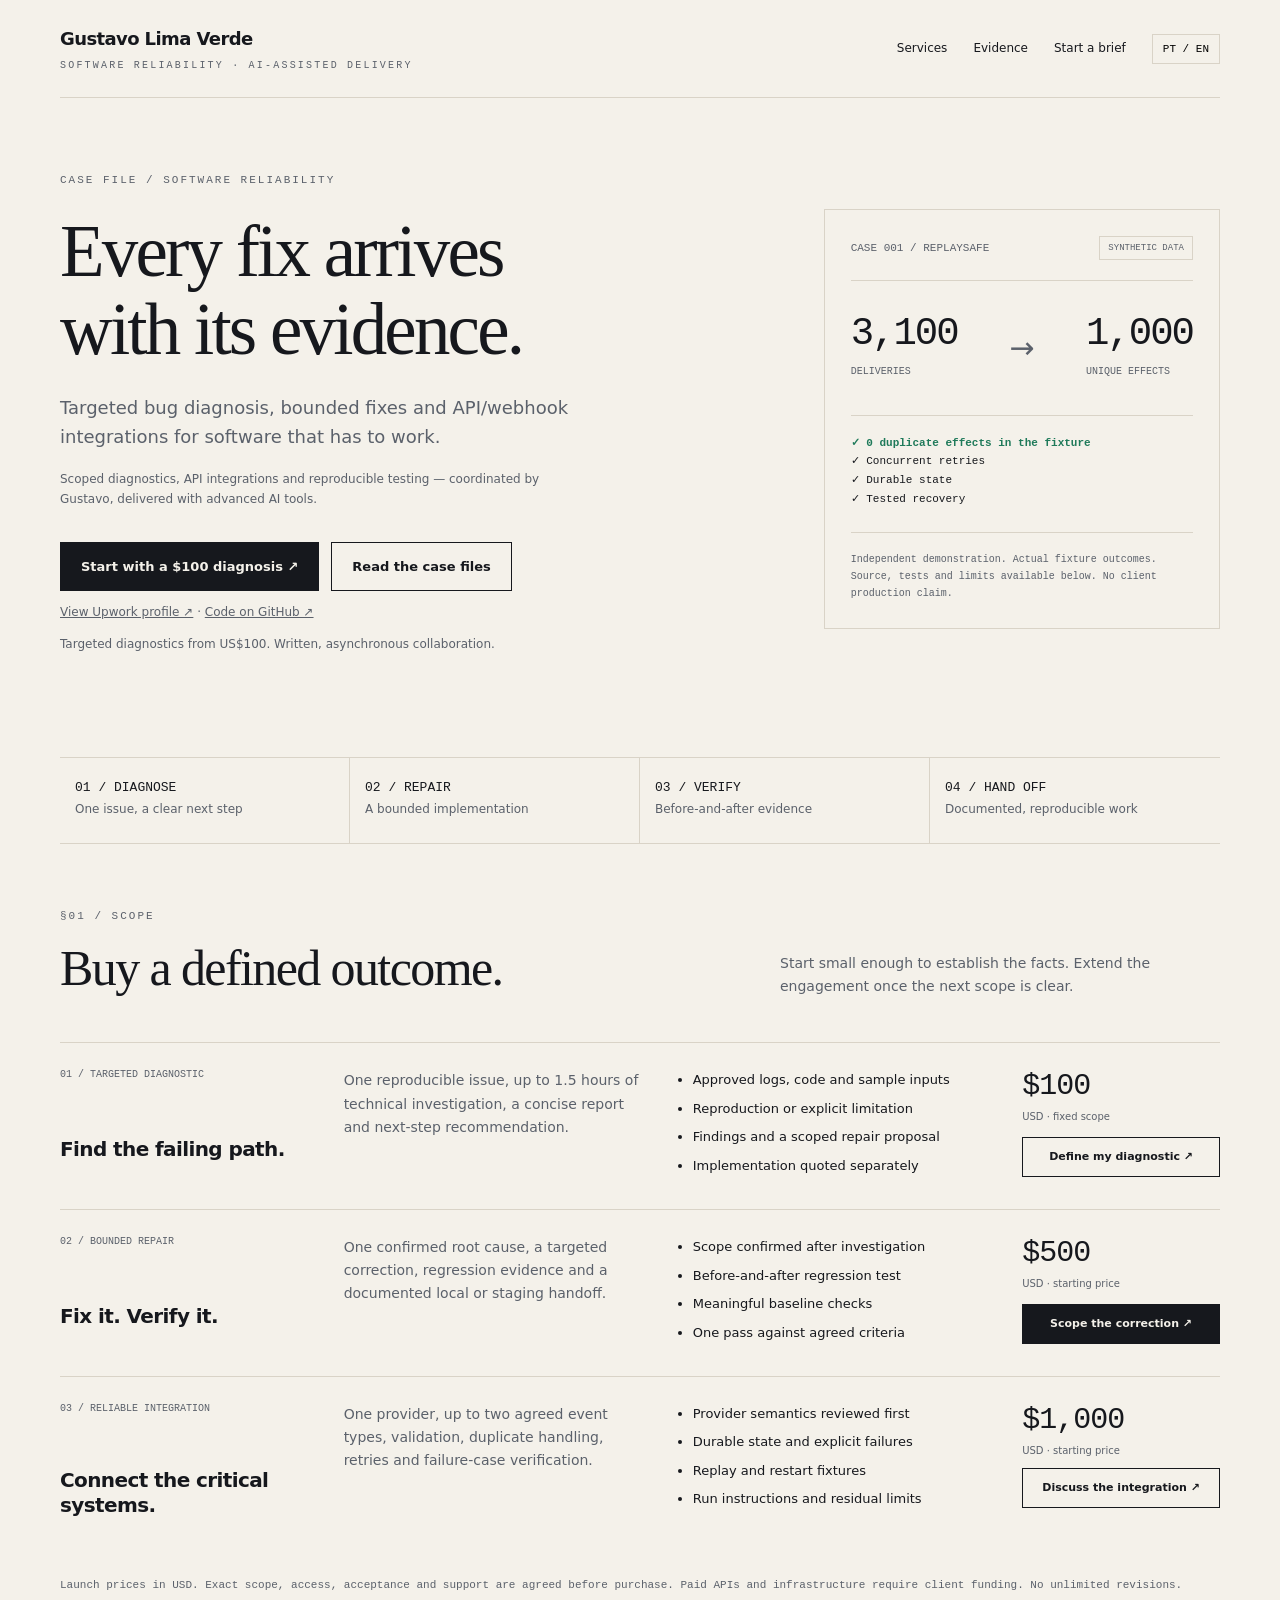
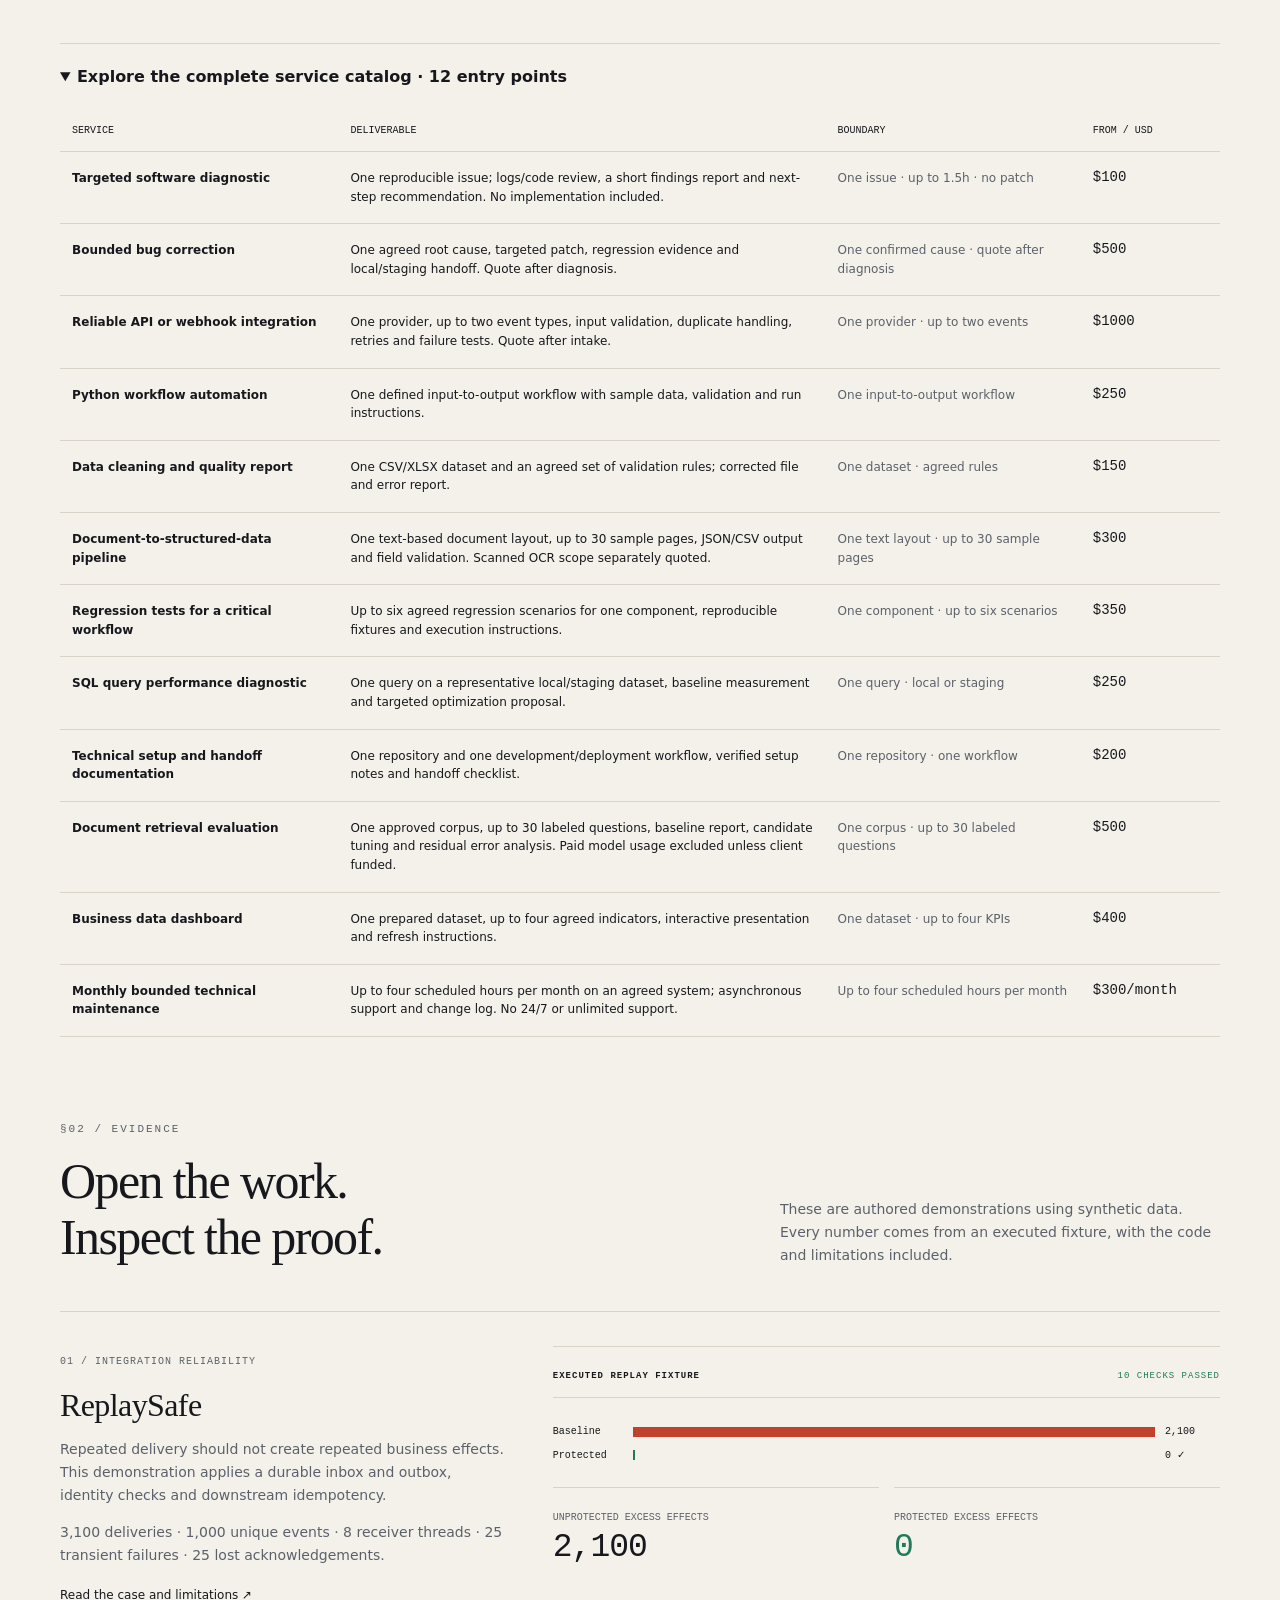
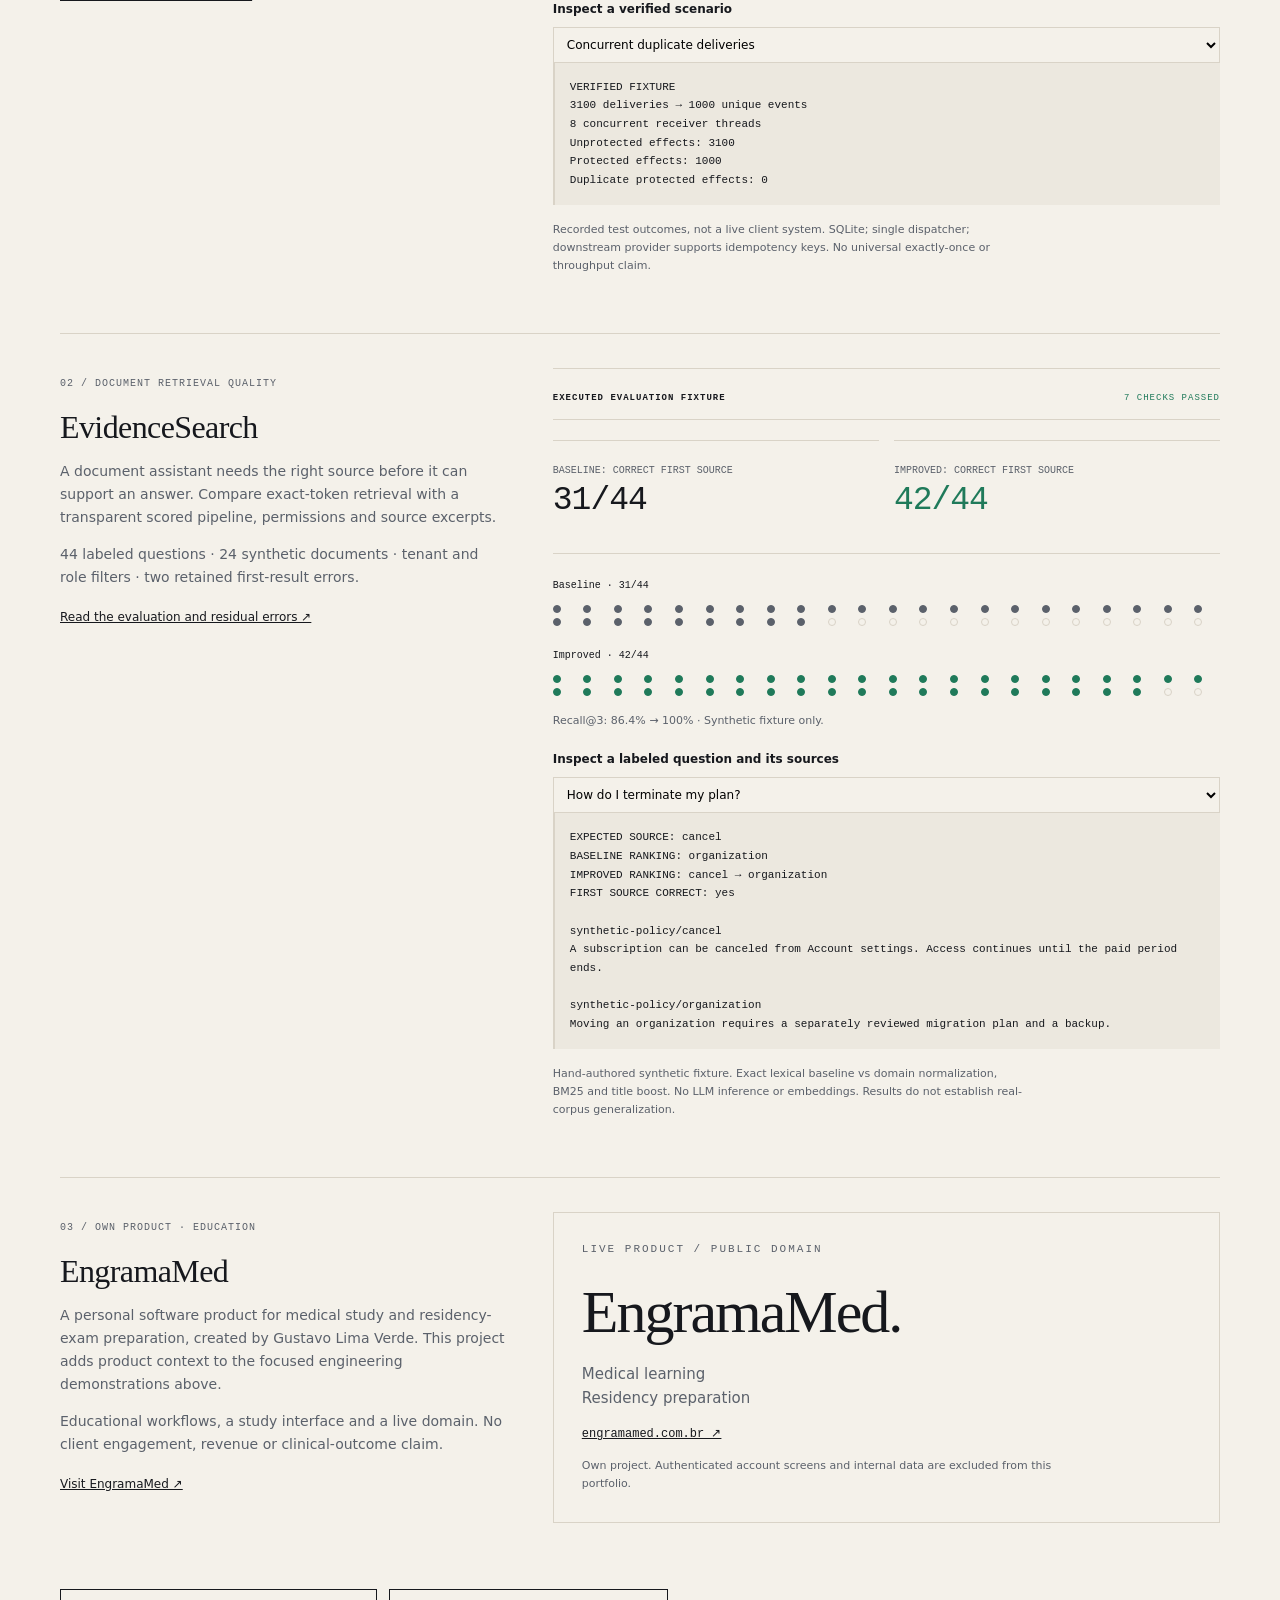
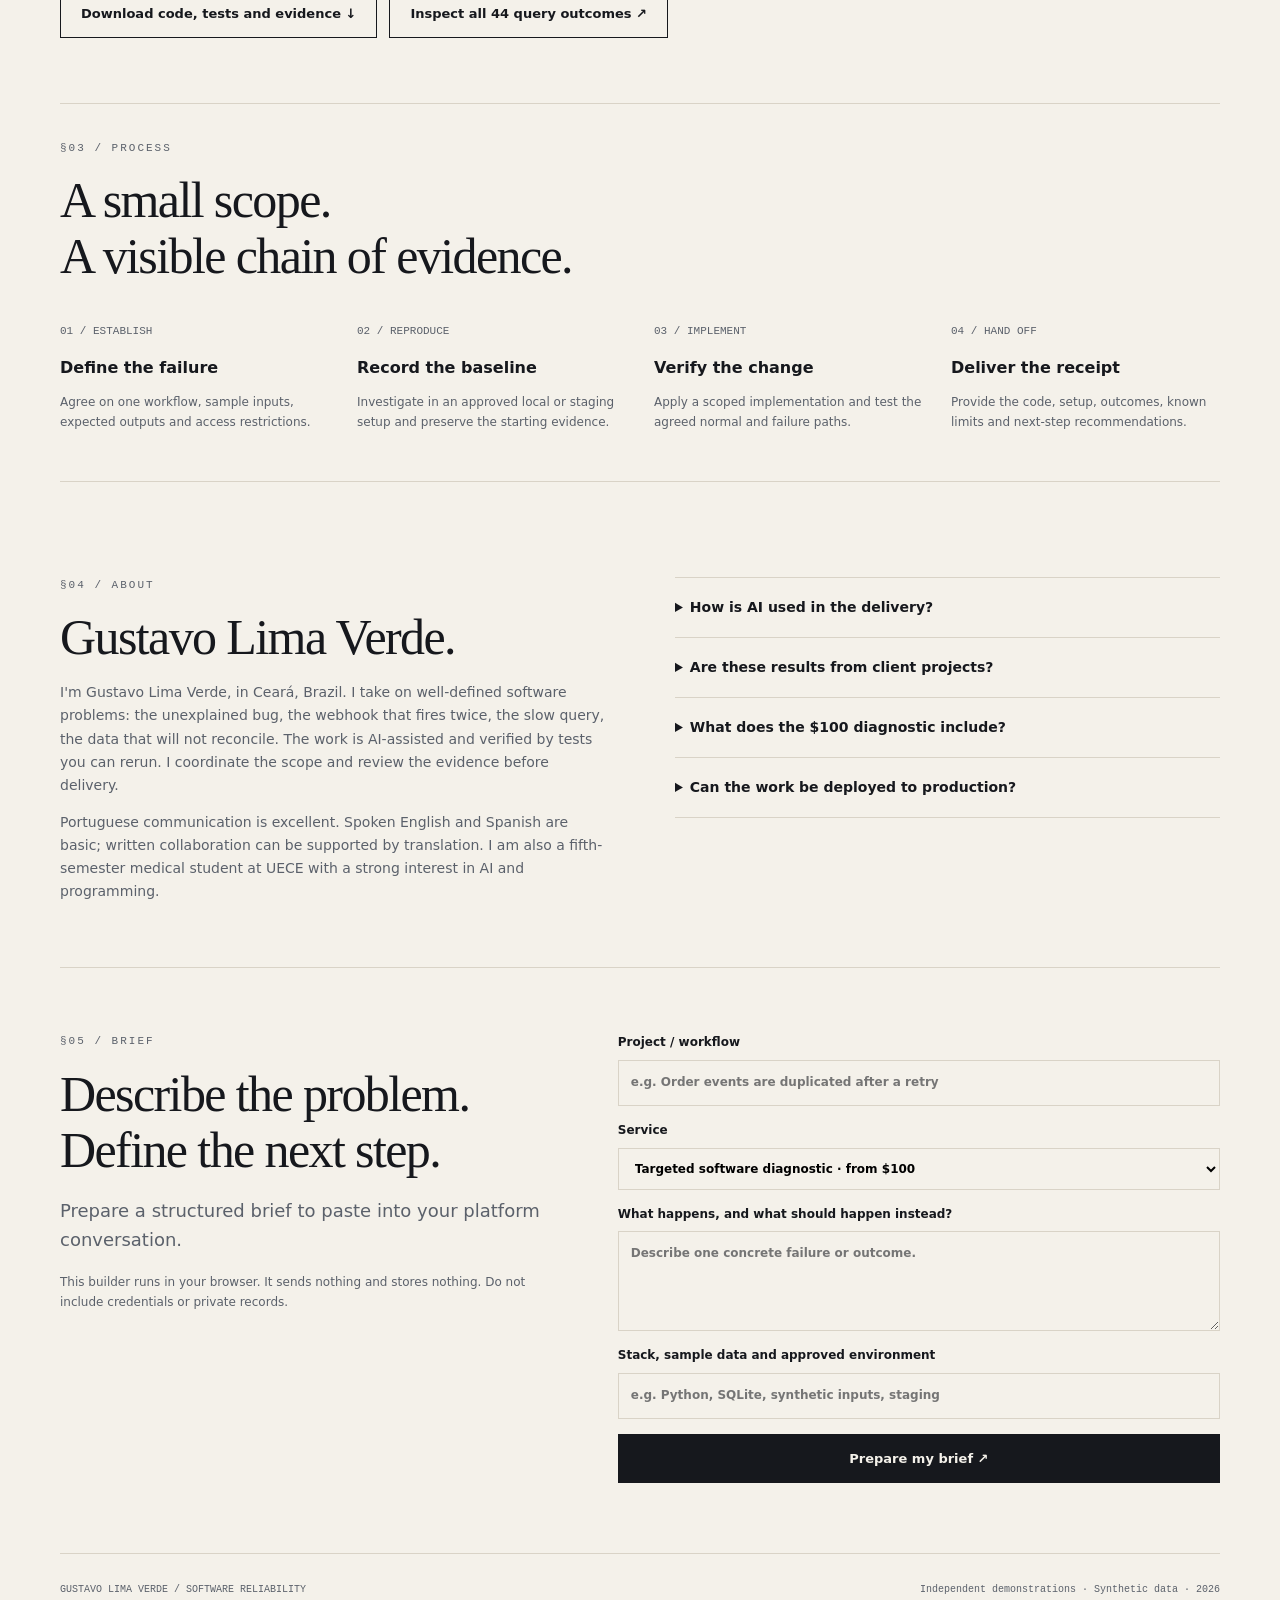
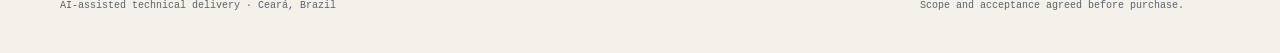
==== portfolio/index.html @ efab5545 "Publish reproducible software reliability portfolio" ====
<!doctype html><html lang="en"><head><meta charset="utf-8"><meta name="viewport" content="width=device-width, initial-scale=1"><meta name="description" content="Scoped software diagnostics, reliable API integrations and reproducible testing. Independent engineering demonstrations by Gustavo Lima Verde."><title>Gustavo Lima Verde — Every fix arrives with its evidence</title><style>
:root{--paper:#f5f2ea;--ink:#1d2922;--muted:#637066;--accent:#c8ed8e;--line:#d8ddd2;--white:#fffdf8;--mono:ui-monospace,SFMono-Regular,Consolas,monospace;--serif:Georgia,'Times New Roman',serif}*{box-sizing:border-box}html{scroll-behavior:smooth}body{margin:0;background:var(--paper);color:var(--ink);font:16px/1.65 system-ui,-apple-system,BlinkMacSystemFont,'Segoe UI',sans-serif}a{color:inherit}button,input,textarea,select{font:inherit}button,a,input,textarea,select{outline-offset:5px}button{cursor:pointer}a:focus-visible,button:focus-visible,input:focus-visible,textarea:focus-visible,select:focus-visible{outline:3px solid #34794c}header,.wrap{max-width:1240px;margin:auto;padding:0 40px}.nav{display:flex;align-items:center;justify-content:space-between;height:98px;border-bottom:1px solid var(--line);gap:28px}.brand{font-size:18px;font-weight:750;text-decoration:none;letter-spacing:-.6px}.brand span{display:block;font:10px/1.4 var(--mono);text-transform:uppercase;letter-spacing:2.2px;color:var(--muted);margin-top:5px}.navlinks{display:flex;align-items:center;gap:26px}.navlinks a{text-decoration:none;font-size:13px}.lang{background:none;border:1px solid var(--line);border-radius:6px;font:12px var(--mono);padding:8px 10px}.hero{display:grid;grid-template-columns:1.12fr 1fr;gap:64px;padding:90px 0 72px}.eyebrow{font:11px/1.5 var(--mono);text-transform:uppercase;letter-spacing:2px;display:flex;align-items:center;gap:10px;color:var(--muted)}.dot{width:8px;height:8px;border-radius:50%;background:#51964f;display:inline-block}h1{font:normal clamp(46px,5.2vw,75px)/1.03 var(--serif);letter-spacing:-3px;margin:24px 0 24px;max-width:650px}h1 em{font-style:normal;color:#46734b}h2{font:normal clamp(34px,4vw,50px)/1.12 var(--serif);letter-spacing:-1.6px;margin:16px 0}h3{line-height:1.25;font-size:22px;letter-spacing:-.6px}.lead{max-width:540px;font-size:18px;color:var(--muted)}.actions{display:flex;gap:12px;flex-wrap:wrap;margin-top:32px}.btn{display:inline-flex;align-items:center;justify-content:center;gap:10px;text-decoration:none;border:1px solid var(--ink);border-radius:6px;background:var(--ink);color:var(--white);padding:13px 20px;font-size:13px;font-weight:600}.btn.light{background:transparent;color:var(--ink)}.small{font-size:12px;color:var(--muted)}.receipt{background:var(--ink);color:#f5f5ed;border-radius:14px;padding:30px;align-self:center;box-shadow:18px 22px 0 #e5e9db;position:relative}.receipt .eyebrow{color:#b6c6b5;letter-spacing:1.2px}.receipt-top{display:flex;justify-content:space-between;align-items:center;padding-bottom:20px;border-bottom:1px solid #415047;font:11px var(--mono)}.badge{font:10px var(--mono);padding:6px 8px;border:1px solid #617459;border-radius:3px;color:var(--accent)}.pipe{display:flex;align-items:center;justify-content:space-between;gap:10px;margin:32px 0}.pipe strong{display:block;font:42px/1.1 var(--mono);letter-spacing:-3px}.pipe small{font:10px var(--mono);color:#bdc7be}.arrow{color:var(--accent);font-size:30px}.receipt-result{background:#293d2d;border-left:3px solid var(--accent);padding:15px 18px;margin-top:22px;font:12px/1.7 var(--mono)}.receipt-result b{color:var(--accent)}.receipt-foot{font:10px/1.7 var(--mono);color:#acbdae;border-top:1px solid #415047;padding-top:18px;margin-top:24px}.strip{display:grid;grid-template-columns:repeat(4,1fr);border-top:1px solid var(--line);border-bottom:1px solid var(--line);margin:18px 0 76px}.strip div{padding:22px 15px;border-right:1px solid var(--line)}.strip div:last-child{border:0}.strip b{font:13px var(--mono);display:block}.strip span{font-size:12px;color:var(--muted)}section{scroll-margin-top:25px}.sectionhead{display:flex;align-items:end;justify-content:space-between;gap:25px;margin-bottom:30px}.sectionhead p{max-width:440px;color:var(--muted);font-size:14px}.offers{display:grid;grid-template-columns:repeat(3,1fr);gap:18px}.offer{border:1px solid var(--line);background:var(--white);border-radius:10px;padding:28px;display:flex;flex-direction:column}.offer.featured{border:2px solid #56784f;padding:27px}.offer .num{font:11px var(--mono);color:var(--muted)}.price{font:40px/1.2 var(--serif);letter-spacing:-1.5px;margin:12px 0}.price small{font:12px system-ui;letter-spacing:0;color:var(--muted)}.offer p{font-size:14px;color:var(--muted)}.offer ul{padding-left:18px;font-size:13px;margin:12px 0 25px}.offer li{margin:10px 0}.offer .btn{margin-top:auto}.fineprint{font:11px/1.7 var(--mono);color:var(--muted);margin:20px 0 48px}.catalog{border-top:1px solid var(--line)}.catalog summary{padding:20px 0;font-weight:650;cursor:pointer}.catalog-grid{display:grid;grid-template-columns:1fr 1fr;gap:0 26px;padding-bottom:20px}.catalog-item{display:flex;align-items:start;justify-content:space-between;gap:20px;border-top:1px solid var(--line);padding:17px 0}.catalog-item h4{margin:0;font-size:14px}.catalog-item p{font-size:12px;color:var(--muted);margin:7px 0}.catalog-item b{font:17px var(--mono);white-space:nowrap}.work{margin-top:84px}.case{border-top:1px solid var(--line);padding:34px 0;display:grid;grid-template-columns:.8fr 1.2fr;gap:48px}.case-label{font:10px var(--mono);text-transform:uppercase;letter-spacing:1px;color:var(--muted)}.case p{font-size:14px;color:var(--muted)}.case a{font-size:12px}.lab{background:var(--white);border:1px solid var(--line);border-radius:10px;padding:26px}.lab-top{display:flex;justify-content:space-between;align-items:center;font:10px var(--mono);text-transform:uppercase;letter-spacing:1px;border-bottom:1px solid var(--line);padding-bottom:16px}.lab-top span{color:#447246}.lab label{display:block;font-size:12px;font-weight:650;margin:20px 0 7px}.lab select{width:100%;padding:9px;border:1px solid var(--line);border-radius:4px;background:var(--paper);font-size:12px}.metrics{display:grid;grid-template-columns:1fr 1fr;gap:15px;margin:20px 0}.metric{background:var(--paper);padding:18px;border-radius:5px}.metric small{font:10px var(--mono);text-transform:uppercase;color:var(--muted)}.metric b{font:35px var(--serif);display:block;line-height:1.3}.metric.good{background:#e6efd9}.output{font:11px/1.7 var(--mono);background:var(--ink);color:#d9ead3;border-radius:5px;padding:15px;white-space:pre-wrap;overflow-wrap:anywhere;min-height:112px}.limit{font-size:11px!important;color:var(--muted);margin:16px 0 0}.process{background:var(--ink);color:var(--white);border-radius:12px;padding:42px;margin:65px 0}.process h2{max-width:650px}.steps{display:grid;grid-template-columns:repeat(4,1fr);gap:28px;margin-top:32px}.step b{font:11px var(--mono);color:var(--accent)}.step h4{margin:12px 0;font-size:16px}.step p{font-size:12px;color:#b6c5b7}.about{display:grid;grid-template-columns:1fr 1fr;gap:70px;padding:30px 0 50px}.about p{color:var(--muted);font-size:14px}.faq{border-top:1px solid var(--line)}.faq details{border-bottom:1px solid var(--line);padding:18px 0}.faq summary{cursor:pointer;font-size:14px;font-weight:600}.faq p{font-size:13px;margin-bottom:0}.brief{border-top:1px solid var(--line);padding:65px 0 70px;display:grid;grid-template-columns:.9fr 1.1fr;gap:65px}.brief form{display:grid;gap:15px}.brief label{font-size:12px;font-weight:600}.brief input,.brief textarea,.brief select{display:block;width:100%;border:1px solid var(--line);background:var(--white);padding:12px;border-radius:5px;margin-top:7px}.brief textarea{height:100px;resize:vertical}.brief .small{margin:0}#briefOutput{font:12px/1.6 var(--mono);white-space:pre-wrap;background:var(--white);border:1px solid var(--line);padding:18px;border-radius:6px;margin-top:18px}footer{border-top:1px solid var(--line);padding:28px 0 36px;display:flex;justify-content:space-between;gap:20px;font:10px/1.6 var(--mono);color:var(--muted)}.skip{position:absolute;top:-100px}.skip:focus{top:8px;left:8px;background:var(--white);padding:12px;z-index:10}.hidden{display:none!important}@media(max-width:900px){.hero{gap:35px;padding-top:55px}.offers{grid-template-columns:1fr}.offer{display:grid;grid-template-columns:1fr 1fr;gap:0 25px}.offer .num,.offer h3,.offer .price{grid-column:1}.offer ul,.offer .btn{grid-column:2}.offer ul{grid-row:2/5}.receipt{padding:22px}.pipe strong{font-size:34px}.case{gap:25px}.steps{grid-template-columns:1fr 1fr}.about,.brief{gap:35px}}@media(max-width:640px){header,.wrap{padding:0 22px}.nav{height:80px;gap:15px}.brand{font-size:15px}.brand span{font-size:8px;letter-spacing:1px}.navlinks{gap:12px}.navlinks a{display:none}.hero{display:block;padding:48px 0 35px}h1{font-size:53px;letter-spacing:-2.5px}.lead{font-size:16px}.receipt{margin-top:45px;box-shadow:9px 12px 0 #e5e9db}.strip{grid-template-columns:1fr 1fr;margin:40px 0 55px}.strip div:nth-child(2){border-right:0}.strip div:nth-child(-n+2){border-bottom:1px solid var(--line)}.sectionhead{display:block}.offers{gap:13px}.offer{display:flex;padding:24px}.catalog-grid{grid-template-columns:1fr}.case,.about,.brief{grid-template-columns:1fr;gap:20px}.work{margin-top:65px}.process{padding:27px;margin:38px 0}.steps{gap:20px}.lab{padding:20px}.metrics{gap:10px}.metric{padding:13px}.metric b{font-size:30px}footer{display:block}footer span{display:block;margin:8px 0}}@media(prefers-reduced-motion:reduce){html{scroll-behavior:auto}*{transition:none!important}}@media print{.navlinks,.actions,.btn,.brief{display:none!important}header,.wrap{padding:0;max-width:none}.hero{padding:30px 0;gap:35px}.receipt{box-shadow:none}.strip{margin-bottom:30px}.case,.offer,.lab{break-inside:avoid}.work{margin-top:30px}.process{margin:30px 0}.catalog[open] summary{display:none}body{background:white;font-size:12px}.hero h1{font-size:52px}.about{gap:30px}}

/* Creative direction by Claude Opus 5.5 Extra: Case File. */
:root{--paper:#F4F1EA;--ink:#16181D;--muted:#5B616B;--line:#D9D3C7;--accent:#1F7A5A;--white:#F4F1EA;--serif:'Iowan Old Style',Charter,'Palatino Linotype',Georgia,serif;--mono:ui-monospace,'Cascadia Mono',Consolas,monospace}
body{font-size:16px}p{max-width:68ch}.hero{grid-template-columns:1.4fr .8fr;gap:70px;padding-top:74px}.hero h1{font-size:clamp(48px,5.7vw,76px);line-height:1.07;letter-spacing:-2.8px}.hero .lead{max-width:45ch}.btn,.lang{border-radius:0}.btn{color:var(--paper)}.btn.light{color:var(--ink)}.receipt{background:transparent;color:var(--ink);border:1px solid var(--line);border-radius:0;box-shadow:none;padding:26px;align-self:center}.receipt-top,.receipt-foot{border-color:var(--line);color:var(--muted)}.badge{border-color:var(--line);color:var(--muted);border-radius:0;font-size:9px}.pipe strong{font-size:39px;letter-spacing:-2px}.pipe small{color:var(--muted)}.arrow{color:var(--muted)}.receipt-result{background:transparent;border:0;border-top:1px solid var(--line);padding:18px 0 0;color:var(--ink)}.receipt-result b{color:var(--accent)}.receipt-foot{font-size:10px}.strip{margin-bottom:64px}.offers{display:block}.offer,.offer.featured{display:grid;grid-template-columns:1.05fr 1.25fr 1.3fr .8fr;gap:12px 24px;border:0;border-top:1px solid var(--line);background:none;border-radius:0;padding:26px 0;align-items:start}.offer .num{grid-column:1;grid-row:1;font-size:10px}.offer h3{grid-column:1;grid-row:2;margin:0;font-size:20px}.offer p{grid-column:2;grid-row:1/4;margin:0}.offer ul{grid-column:3;grid-row:1/4;margin:0;padding-left:16px}.offer li{margin:0 0 7px}.offer .price{grid-column:4;grid-row:1;margin:0;font:30px var(--mono);white-space:nowrap;letter-spacing:-1px}.price small{display:block;font-size:10px;letter-spacing:0;white-space:normal;margin-top:8px}.offer .btn{grid-column:4;grid-row:2/4;padding:10px;font-size:11px;margin:0}.lab{border:0;border-top:1px solid var(--line);border-radius:0;background:transparent;padding:24px 0}.metric,.metric.good{background:transparent;border:0;border-top:1px solid var(--line);border-radius:0;padding:14px 0}.metric b{font:33px var(--mono);letter-spacing:-1px}.metric.good b,.lab-top span{color:var(--accent)}.output{border-radius:0;background:#ECE8DF;color:var(--ink);border-left:2px solid var(--line);min-height:132px}.lab select{background:transparent;border-radius:0}.process{color:var(--ink);background:transparent;border-top:1px solid var(--line);border-bottom:1px solid var(--line);border-radius:0;padding:36px 0}.step b,.step p{color:var(--muted)}.about{border:0}.scope-table{border-collapse:collapse;width:100%;font-size:12px;line-height:1.55;text-align:left}.scope-table th{font:10px/1.5 var(--mono);text-transform:uppercase;padding:13px 12px;border-bottom:1px solid var(--line)}.scope-table td{padding:17px 12px;vertical-align:top;border-bottom:1px solid var(--line)}.scope-table td:first-child{font-weight:650;width:24%}.scope-table td:nth-child(2){width:42%}.scope-table td:nth-child(3){width:22%;color:var(--muted)}.scope-table td:last-child{font:14px var(--mono);white-space:nowrap}.table-scroll{overflow:auto}.evidence-bars{margin-top:22px}.barline{display:grid;grid-template-columns:70px 1fr 55px;align-items:center;gap:10px;font:10px var(--mono);padding:6px 0}.barline i{display:block;height:10px}.before{background:#C2412D}.after{background:var(--accent);width:2px}.barline b{font-weight:400}.dot-chart{margin:16px 0;border-top:1px solid var(--line);padding-top:16px}.dot-chart span{font:10px var(--mono)}.dots{display:grid;grid-template-columns:repeat(22,1fr);gap:5px;margin:9px 0 14px}.dots i{display:block;width:8px;height:8px;border:1px solid var(--line);border-radius:50%}.dots .filled{background:var(--muted);border-color:var(--muted)}#improvedDots .filled{background:var(--accent);border-color:var(--accent)}.product-sheet{border:1px solid var(--line);padding:28px;display:flex;flex-direction:column;justify-content:center}.product-name{font:60px var(--serif);margin:20px 0 0;letter-spacing:-2px}.product-sheet a{font:12px var(--mono)}.product-sheet p{font-size:15px}.product-sheet .limit{font-size:11px}.brief input,.brief textarea,.brief select,#briefOutput{border-radius:0;background:transparent}.lang{font-size:11px}.navlinks a{font-size:12px}.fineprint{max-width:none}.case{grid-template-columns:.8fr 1.2fr}.case h3{font:32px var(--serif);margin:14px 0}.lab-top{font-size:9px}.receipt-result{font-size:11px}h1,h2,h3,.price,.metric b{font-variant-numeric:tabular-nums}
@media(max-width:900px){.hero{gap:32px}.offer,.offer.featured{grid-template-columns:1fr 1.3fr}.offer .num,.offer h3{grid-column:1}.offer h3{grid-row:2}.offer .price{grid-column:1;grid-row:3}.offer .btn{grid-column:1;grid-row:4}.offer p{grid-column:2;grid-row:1/3}.offer ul{grid-column:2;grid-row:3/5}.scope-table{font-size:11px}.scope-table td{padding:12px 7px}.pipe strong{font-size:31px}.receipt{padding:20px}.receipt-top{display:block}.badge{display:inline-block;margin-top:12px}}
@media(max-width:640px){.hero{display:block;padding-top:44px}.hero h1{font-size:51px;letter-spacing:-2px;line-height:1.05}.hero .lead{font-size:17px}.receipt{margin-top:35px;box-shadow:none}.offer,.offer.featured{display:block;padding:24px 0}.offer h3{margin:12px 0}.offer .price{margin:14px 0}.price small{display:inline-block;margin-left:10px}.offer ul{margin:18px 0}.offer .btn{display:inline-flex}.scope-table th:nth-child(3),.scope-table td:nth-child(3){display:none}.scope-table td:first-child{width:34%}.scope-table td:nth-child(2){width:49%}.scope-table td:last-child{white-space:normal;font-size:12px;width:17%}.case{grid-template-columns:1fr}.process{padding:28px 0}.dots{gap:4px}.dots i{width:7px;height:7px}.product-name{font-size:54px}.receipt-top{display:flex;align-items:start}.badge{margin:0}h2{font-size:36px}.brand span{letter-spacing:.8px}.table-scroll{margin:0 -5px}footer{font-size:9px}}
</style></head><body><a class="skip" href="#services">Skip to services</a><header><nav class="nav" aria-label="Main navigation"><a class="brand" href="#">Gustavo Lima Verde<span>Software reliability · AI-assisted delivery</span></a><div class="navlinks"><a href="#services" data-en="Services" data-pt="Serviços">Services</a><a href="#work" data-en="Evidence" data-pt="Evidências">Evidence</a><a href="#brief" data-en="Start a brief" data-pt="Preparar pedido">Start a brief</a><button class="lang" id="language" aria-label="Switch between English and Portuguese">PT / EN</button></div></nav></header><main class="wrap"><div class="hero"><div><div class="eyebrow"><span data-en="CASE FILE / SOFTWARE RELIABILITY" data-pt="CASOS / CONFIABILIDADE DE SOFTWARE">CASE FILE / SOFTWARE RELIABILITY</span></div><h1 data-en="Every fix arrives<br>with its evidence." data-pt="Toda correção chega<br>com a sua prova.">Every fix arrives<br>with its evidence.</h1><p class="lead" data-en="Targeted bug diagnosis, bounded fixes and API/webhook integrations for software that has to work." data-pt="Diagnóstico direcionado de erros, correções delimitadas e integrações de API/webhook para software que precisa funcionar.">Targeted bug diagnosis, bounded fixes and API/webhook integrations for software that has to work.</p><p class="small" data-en="Scoped diagnostics, API integrations and reproducible testing — coordinated by Gustavo, delivered with advanced AI tools." data-pt="Diagnósticos, integrações de APIs e testes reproduzíveis — com coordenação de Gustavo e execução apoiada por IA.">Scoped diagnostics, API integrations and reproducible testing — coordinated by Gustavo, delivered with advanced AI tools.</p><div class="actions"><a class="btn" href="#services" data-en="Start with a $100 diagnosis ↗" data-pt="Comece pelo diagnóstico de US$100 ↗">Start with a $100 diagnosis ↗</a><a class="btn light" href="#work" data-en="Read the case files" data-pt="Ver os casos">Read the case files</a></div><p class="small"><a href="https://www.upwork.com/freelancers/~0153456be778467e4e" target="_blank" rel="noopener noreferrer">View Upwork profile ↗</a> · <a href="https://github.com/GustavoPMLV/freelance-software-evidence" target="_blank" rel="noopener noreferrer">Code on GitHub ↗</a></p><p class="small" data-en="Targeted diagnostics from US$100. Written, asynchronous collaboration." data-pt="Diagnósticos direcionados a partir de US$100. Colaboração por escrito e assíncrona.">Targeted diagnostics from US$100. Written, asynchronous collaboration.</p></div><div class="receipt"><div class="receipt-top"><span>CASE 001 / REPLAYSAFE</span><span class="badge">SYNTHETIC DATA</span></div><div class="pipe"><div><strong id="heroDeliveries">—</strong><small>DELIVERIES</small></div><span class="arrow">→</span><div><strong id="heroEffects">—</strong><small>UNIQUE EFFECTS</small></div></div><div class="receipt-result"><b id="heroDuplicates">Verification pending</b><br>✓ Concurrent retries<br>✓ Durable state<br>✓ Tested recovery</div><div class="receipt-foot">Independent demonstration. Actual fixture outcomes.<br>Source, tests and limits available below. No client production claim.</div></div></div><div class="strip"><div><b>01 / DIAGNOSE</b><span data-en="One issue, a clear next step" data-pt="Um problema, próximo passo claro">One issue, a clear next step</span></div><div><b>02 / REPAIR</b><span data-en="A bounded implementation" data-pt="Implementação delimitada">A bounded implementation</span></div><div><b>03 / VERIFY</b><span data-en="Before-and-after evidence" data-pt="Evidências antes e depois">Before-and-after evidence</span></div><div><b>04 / HAND OFF</b><span data-en="Documented, reproducible work" data-pt="Trabalho documentado e reproduzível">Documented, reproducible work</span></div></div>
<section id="services"><div class="sectionhead"><div><div class="eyebrow">§01 / SCOPE</div><h2 data-en="Buy a defined outcome." data-pt="Contrate uma entrega definida.">Buy a defined outcome.</h2></div><p data-en="Start small enough to establish the facts. Extend the engagement once the next scope is clear." data-pt="Comece com um escopo que permita conhecer os fatos. Amplie o projeto quando a próxima etapa estiver clara.">Start small enough to establish the facts. Extend the engagement once the next scope is clear.</p></div><div class="offers"><article class="offer"><span class="num">01 / TARGETED DIAGNOSTIC</span><h3 data-en="Find the failing path." data-pt="Encontre o ponto de falha.">Find the failing path.</h3><div class="price">$100 <small>USD · fixed scope</small></div><p data-en="One reproducible issue, up to 1.5 hours of technical investigation, a concise report and next-step recommendation." data-pt="Um problema reproduzível, até 1,5 hora de investigação técnica, relatório curto e recomendação do próximo passo.">One reproducible issue, up to 1.5 hours of technical investigation, a concise report and next-step recommendation.</p><ul><li>Approved logs, code and sample inputs</li><li>Reproduction or explicit limitation</li><li>Findings and a scoped repair proposal</li><li>Implementation quoted separately</li></ul><a class="btn light" href="#brief" data-en="Define my diagnostic ↗" data-pt="Definir meu diagnóstico ↗">Define my diagnostic ↗</a></article><article class="offer featured"><span class="num">02 / BOUNDED REPAIR</span><h3 data-en="Fix it. Verify it." data-pt="Corrija. Comprove.">Fix it. Verify it.</h3><div class="price">$500 <small>USD · starting price</small></div><p data-en="One confirmed root cause, a targeted correction, regression evidence and a documented local or staging handoff." data-pt="Uma causa confirmada, correção direcionada, teste de regressão e entrega documentada local ou em staging.">One confirmed root cause, a targeted correction, regression evidence and a documented local or staging handoff.</p><ul><li>Scope confirmed after investigation</li><li>Before-and-after regression test</li><li>Meaningful baseline checks</li><li>One pass against agreed criteria</li></ul><a class="btn" href="#brief" data-en="Scope the correction ↗" data-pt="Definir a correção ↗">Scope the correction ↗</a></article><article class="offer"><span class="num">03 / RELIABLE INTEGRATION</span><h3 data-en="Connect the critical systems." data-pt="Conecte os sistemas críticos.">Connect the critical systems.</h3><div class="price">$1,000 <small>USD · starting price</small></div><p data-en="One provider, up to two agreed event types, validation, duplicate handling, retries and failure-case verification." data-pt="Um provedor, até dois tipos de evento, validação, controle de duplicações, novas tentativas e testes de falhas.">One provider, up to two agreed event types, validation, duplicate handling, retries and failure-case verification.</p><ul><li>Provider semantics reviewed first</li><li>Durable state and explicit failures</li><li>Replay and restart fixtures</li><li>Run instructions and residual limits</li></ul><a class="btn light" href="#brief" data-en="Discuss the integration ↗" data-pt="Definir a integração ↗">Discuss the integration ↗</a></article></div><p class="fineprint">Launch prices in USD. Exact scope, access, acceptance and support are agreed before purchase. Paid APIs and infrastructure require client funding. No unlimited revisions.</p><details class="catalog" open><summary data-en="Explore the complete service catalog · 12 entry points" data-pt="Explore o catálogo completo · 12 opções">Explore the complete service catalog · 12 entry points</summary><div class="table-scroll"><table class="scope-table"><thead><tr><th>Service</th><th>Deliverable</th><th>Boundary</th><th>From / USD</th></tr></thead><tbody id="catalogGrid"></tbody></table></div></details></section>
<section id="work" class="work"><div class="sectionhead"><div><div class="eyebrow">§02 / EVIDENCE</div><h2 data-en="Open the work.<br>Inspect the proof." data-pt="Abra o trabalho.<br>Confira a comprovação.">Open the work.<br>Inspect the proof.</h2></div><p data-en="These are authored demonstrations using synthetic data. Every number comes from an executed fixture, with the code and limitations included." data-pt="Demonstrações próprias com dados sintéticos. Cada número vem de um teste executado, acompanhado de código e limites.">These are authored demonstrations using synthetic data. Every number comes from an executed fixture, with the code and limitations included.</p></div><article class="case"><div><span class="case-label">01 / INTEGRATION RELIABILITY</span><h3>ReplaySafe</h3><p data-en="Repeated delivery should not create repeated business effects. This demonstration applies a durable inbox and outbox, identity checks and downstream idempotency." data-pt="Entregas repetidas não devem produzir efeitos repetidos. A demonstração usa inbox/outbox duráveis, validação da identidade do evento e idempotência no destino.">Repeated delivery should not create repeated business effects. This demonstration applies a durable inbox and outbox, identity checks and downstream idempotency.</p><p>3,100 deliveries · 1,000 unique events · 8 receiver threads · 25 transient failures · 25 lost acknowledgements.</p><a href="CASE_REPLAYSAFE.md">Read the case and limitations ↗</a></div><div class="lab"><div class="lab-top"><b>Executed replay fixture</b><span>10 checks passed</span></div><div class="evidence-bars" aria-label="Excess effects on the same fixture"><div class="barline"><span>Baseline</span><i class="before"></i><b>2,100</b></div><div class="barline"><span>Protected</span><i class="after"></i><b>0 ✓</b></div></div><div class="metrics"><div class="metric"><small>Unprotected excess effects</small><b id="baselineDup">—</b></div><div class="metric good"><small>Protected excess effects</small><b id="protectedDup">—</b></div></div><label for="replayScenario">Inspect a verified scenario</label><select id="replayScenario"><option value="replay">Concurrent duplicate deliveries</option><option value="ack">Committed request, lost acknowledgement</option><option value="restart">Restart with pending outbox</option><option value="dead">Permanent provider failure</option></select><div class="output" id="replayOutput" aria-live="polite">Verification pending.</div><p class="limit">Recorded test outcomes, not a live client system. SQLite; single dispatcher; downstream provider supports idempotency keys. No universal exactly-once or throughput claim.</p></div></article><article class="case"><div><span class="case-label">02 / DOCUMENT RETRIEVAL QUALITY</span><h3>EvidenceSearch</h3><p data-en="A document assistant needs the right source before it can support an answer. Compare exact-token retrieval with a transparent scored pipeline, permissions and source excerpts." data-pt="Um assistente documental precisa da fonte certa para apoiar uma resposta. Compare busca lexical com uma busca pontuada, permissões e trechos rastreáveis.">A document assistant needs the right source before it can support an answer. Compare exact-token retrieval with a transparent scored pipeline, permissions and source excerpts.</p><p>44 labeled questions · 24 synthetic documents · tenant and role filters · two retained first-result errors.</p><a href="CASE_EVIDENCESEARCH.md">Read the evaluation and residual errors ↗</a></div><div class="lab"><div class="lab-top"><b>Executed evaluation fixture</b><span>7 checks passed</span></div><div class="metrics"><div class="metric"><small>Baseline: correct first source</small><b id="baselineTop">—</b></div><div class="metric good"><small>Improved: correct first source</small><b id="improvedTop">—</b></div></div><div class="dot-chart"><div><span>Baseline · 31/44</span><div id="baselineDots" class="dots"></div></div><div><span>Improved · 42/44</span><div id="improvedDots" class="dots"></div></div><p class="limit">Recall@3: 86.4% → 100% · Synthetic fixture only.</p></div><label for="retrievalQuestion">Inspect a labeled question and its sources</label><select id="retrievalQuestion"></select><div class="output" id="retrievalOutput" aria-live="polite">Verification pending.</div><p class="limit">Hand-authored synthetic fixture. Exact lexical baseline vs domain normalization, BM25 and title boost. No LLM inference or embeddings. Results do not establish real-corpus generalization.</p></div></article><article class="case own-product"><div><span class="case-label">03 / OWN PRODUCT · EDUCATION</span><h3>EngramaMed</h3><p>A personal software product for medical study and residency-exam preparation, created by Gustavo Lima Verde. This project adds product context to the focused engineering demonstrations above.</p><p>Educational workflows, a study interface and a live domain. No client engagement, revenue or clinical-outcome claim.</p><a href="https://engramamed.com.br" target="_blank" rel="noopener noreferrer">Visit EngramaMed ↗</a></div><div class="product-sheet"><div class="eyebrow">LIVE PRODUCT / PUBLIC DOMAIN</div><div class="product-name">EngramaMed.</div><p>Medical learning<br>Residency preparation</p><a href="https://engramamed.com.br" target="_blank" rel="noopener noreferrer">engramamed.com.br ↗</a><p class="limit">Own project. Authenticated account screens and internal data are excluded from this portfolio.</p></div></article><div class="actions"><a class="btn light" href="reproducible-demos.zip" download>Download code, tests and evidence ↓</a><a class="btn light" href="results.json">Inspect all 44 query outcomes ↗</a></div></section>
<section class="process"><div class="eyebrow" >§03 / PROCESS</div><h2 data-en="A small scope.<br>A visible chain of evidence." data-pt="Escopo pequeno.<br>Uma trilha visível de evidências.">A small scope.<br>A visible chain of evidence.</h2><div class="steps"><div class="step"><b>01 / ESTABLISH</b><h4>Define the failure</h4><p>Agree on one workflow, sample inputs, expected outputs and access restrictions.</p></div><div class="step"><b>02 / REPRODUCE</b><h4>Record the baseline</h4><p>Investigate in an approved local or staging setup and preserve the starting evidence.</p></div><div class="step"><b>03 / IMPLEMENT</b><h4>Verify the change</h4><p>Apply a scoped implementation and test the agreed normal and failure paths.</p></div><div class="step"><b>04 / HAND OFF</b><h4>Deliver the receipt</h4><p>Provide the code, setup, outcomes, known limits and next-step recommendations.</p></div></div></section>
<section class="about"><div><div class="eyebrow">§04 / ABOUT</div><h2>Gustavo Lima Verde.</h2><p data-en="I'm Gustavo Lima Verde, in Ceará, Brazil. I take on well-defined software problems: the unexplained bug, the webhook that fires twice, the slow query, the data that will not reconcile. The work is AI-assisted and verified by tests you can rerun. I coordinate the scope and review the evidence before delivery." data-pt="Sou Gustavo Lima Verde, do Ceará. Trabalho com problemas de software bem definidos: o erro inexplicado, o webhook que dispara duas vezes, a consulta lenta, os dados que não fecham. O trabalho é assistido por IA e verificado por testes que você pode rodar. Coordeno o escopo e reviso as evidências antes da entrega.">I'm Gustavo Lima Verde, in Ceará, Brazil. I take on well-defined software problems: the unexplained bug, the webhook that fires twice, the slow query, the data that will not reconcile. The work is AI-assisted and verified by tests you can rerun. I coordinate the scope and review the evidence before delivery.</p><p data-en="Portuguese communication is excellent. Spoken English and Spanish are basic; written collaboration can be supported by translation. I am also a fifth-semester medical student at UECE with a strong interest in AI and programming." data-pt="Português excelente. Inglês e espanhol falados básicos; comunicação escrita pode ser apoiada por tradução. Também sou estudante do quinto semestre de Medicina da UECE, com interesse em IA e programação.">Portuguese communication is excellent. Spoken English and Spanish are basic; written collaboration can be supported by translation. I am also a fifth-semester medical student at UECE with a strong interest in AI and programming.</p></div><div class="faq"><details><summary>How is AI used in the delivery?</summary><p>Advanced AI coding tools assist investigation, implementation and documentation. Deliverables include reproducible checks. Client preferences, approved tools and data-processing restrictions are agreed before work begins.</p></details><details><summary>Are these results from client projects?</summary><p>ReplaySafe and EvidenceSearch are independent demonstrations using synthetic data. Their outcomes illustrate the stated fixture conditions. EngramaMed is shown separately as an own product.</p></details><details><summary>What does the $100 diagnostic include?</summary><p>One issue and up to 1.5 hours of technical investigation, followed by a concise findings report. Implementation, comprehensive audits and expanded investigation are separately scoped.</p></details><details><summary>Can the work be deployed to production?</summary><p>The base offer covers a local or staging handoff. Production access, deployment steps, rollback and approvals must be separately agreed with the client.</p></details></div></section>
<section id="brief" class="brief"><div><div class="eyebrow">§05 / BRIEF</div><h2 data-en="Describe the problem.<br>Define the next step." data-pt="Descreva o problema.<br>Defina o próximo passo.">Describe the problem.<br>Define the next step.</h2><p class="lead" data-en="Prepare a structured brief to paste into your platform conversation." data-pt="Prepare um pedido estruturado para colar na conversa da plataforma.">Prepare a structured brief to paste into your platform conversation.</p><p class="small">This builder runs in your browser. It sends nothing and stores nothing. Do not include credentials or private records.</p></div><div><form id="briefForm"><label>Project / workflow<input id="projectName" required maxlength="120" placeholder="e.g. Order events are duplicated after a retry"></label><label>Service<select id="serviceChoice"></select></label><label>What happens, and what should happen instead?<textarea id="problem" required maxlength="2000" placeholder="Describe one concrete failure or outcome."></textarea></label><label>Stack, sample data and approved environment<input id="stack" maxlength="200" placeholder="e.g. Python, SQLite, synthetic inputs, staging"></label><button class="btn" type="submit">Prepare my brief ↗</button></form><div id="briefOutput" class="hidden" role="status"></div><div id="briefActions" class="actions hidden"><button class="btn light" id="copyBrief">Copy brief</button><button class="btn light" id="downloadBrief">Download .txt</button></div><p class="small" id="copyStatus" aria-live="polite"></p></div></section></main><div class="wrap"><footer><span>GUSTAVO LIMA VERDE / SOFTWARE RELIABILITY<br>AI-assisted technical delivery · Ceará, Brazil</span><span>Independent demonstrations · Synthetic data · 2026<br>Scope and acceptance agreed before purchase.</span></footer></div><script src="portfolio-data.js"></script><script src="catalog-data.js"></script><script>
const $=id=>document.getElementById(id);let lang='en',briefText='';$('language').addEventListener('click',()=>{location.href=lang==='en'?'pt.html':'index.html'});
const catalog=window.STUDIO_CATALOG?.services||[];catalog.forEach(s=>{const row=document.createElement('tr');[s.name,s.scope,s.boundary,'$'+s.starting_price_usd+(s.id==='maintenance'?'/month':'')].forEach(v=>{const cell=document.createElement('td');cell.textContent=v;row.append(cell)});$('catalogGrid').append(row);const opt=document.createElement('option');opt.value=s.id;opt.textContent=s.name+' · from $'+s.starting_price_usd;$('serviceChoice').append(opt)});
const e=window.STUDIO_EVIDENCE;if(e){const r=e.replaysafe;$('heroDeliveries').textContent=r.deliveries.toLocaleString('en-US');$('heroEffects').textContent=r.protected_effects.toLocaleString('en-US');$('heroDuplicates').textContent='✓ '+r.protected_duplicates+' duplicate effects in the fixture';$('baselineDup').textContent=r.naive_duplicates.toLocaleString('en-US');$('protectedDup').textContent=r.protected_duplicates;const scenarios={replay:()=>`VERIFIED FIXTURE\n${r.deliveries} deliveries → ${r.unique_events} unique events\n${r.parallel_receivers} concurrent receiver threads\nUnprotected effects: ${r.naive_effects}\nProtected effects: ${r.protected_effects}\nDuplicate protected effects: ${r.protected_duplicates}`,ack:()=>`REGRESSION CHECK PASSED\nThe provider commits; its acknowledgement is lost.\nRetry uses the same event idempotency key.\nThe synthetic provider retains one unique effect.\nBulk fixture: ${r.lost_acknowledgements} lost acknowledgements.`,restart:()=>`REGRESSION CHECK PASSED\nThe inbox and outbox persist in SQLite.\nA fresh Inbox instance reads the pending outbox.\nDispatch after restart retains one unique effect.\nBulk fixture: ${r.provider_effects} unique provider effects.`,dead:()=>`REGRESSION CHECK PASSED\nA permanently failing provider reaches a dead-letter state.\nRetries stop after the configured attempt limit.\nThe failure remains explicit; no successful delivery is claimed.`};const updateReplay=()=>{$('replayOutput').textContent=scenarios[$('replayScenario').value]()};$('replayScenario').addEventListener('change',updateReplay);updateReplay();const q=e.retrieval;['baseline','improved'].forEach(k=>{for(let i=0;i<q.queries;i++){const dot=document.createElement('i');dot.className=i<q[k].top1_correct?'filled':'';$(k+'Dots').append(dot)}});$('baselineTop').textContent=q.baseline.top1_correct+'/'+q.queries;$('improvedTop').textContent=q.improved.top1_correct+'/'+q.queries;q.cases.forEach((v,i)=>{const opt=document.createElement('option');opt.value=i;opt.textContent=v.query;$('retrievalQuestion').append(opt)});const updateQuery=()=>{const v=q.cases[Number($('retrievalQuestion').value)];$('retrievalOutput').textContent=`EXPECTED SOURCE: ${v.expected}\nBASELINE RANKING: ${v.baseline.join(' → ')||'no match'}\nIMPROVED RANKING: ${v.improved.join(' → ')}\nFIRST SOURCE CORRECT: ${v.improved[0]===v.expected?'yes':'no — retained error'}\n\n${v.results.map(x=>x.source+'\n'+x.excerpt).join('\n\n')}`};$('retrievalQuestion').addEventListener('change',updateQuery);updateQuery()}
$('briefForm').addEventListener('submit',ev=>{ev.preventDefault();const selected=catalog.find(x=>x.id===$('serviceChoice').value);briefText=`PROJECT BRIEF\nProject: ${$('projectName').value}\nService: ${selected?.name||''}\nStarting price: USD ${selected?.starting_price_usd||''}; exact scope to be agreed\nProblem / expected outcome: ${$('problem').value}\nStack / approved environment: ${$('stack').value}\n\nPlease confirm: sample inputs, expected outputs, acceptance criteria, access and AI-tool restrictions, deadline and funded budget. No credentials included.`;$('briefOutput').textContent=briefText;$('briefOutput').classList.remove('hidden');$('briefActions').classList.remove('hidden');$('copyStatus').textContent='Prepared locally. Nothing has been submitted.'});$('copyBrief').addEventListener('click',async()=>{try{await navigator.clipboard.writeText(briefText);$('copyStatus').textContent='Copied. Paste it into your approved platform conversation.'}catch{$('copyStatus').textContent='Clipboard unavailable. Select the brief text above or download the file.'}});$('downloadBrief').addEventListener('click',()=>{const u=URL.createObjectURL(new Blob([briefText],{type:'text/plain;charset=utf-8'}));const a=document.createElement('a');a.href=u;a.download='project-brief.txt';a.click();URL.revokeObjectURL(u)});
</script></body></html>
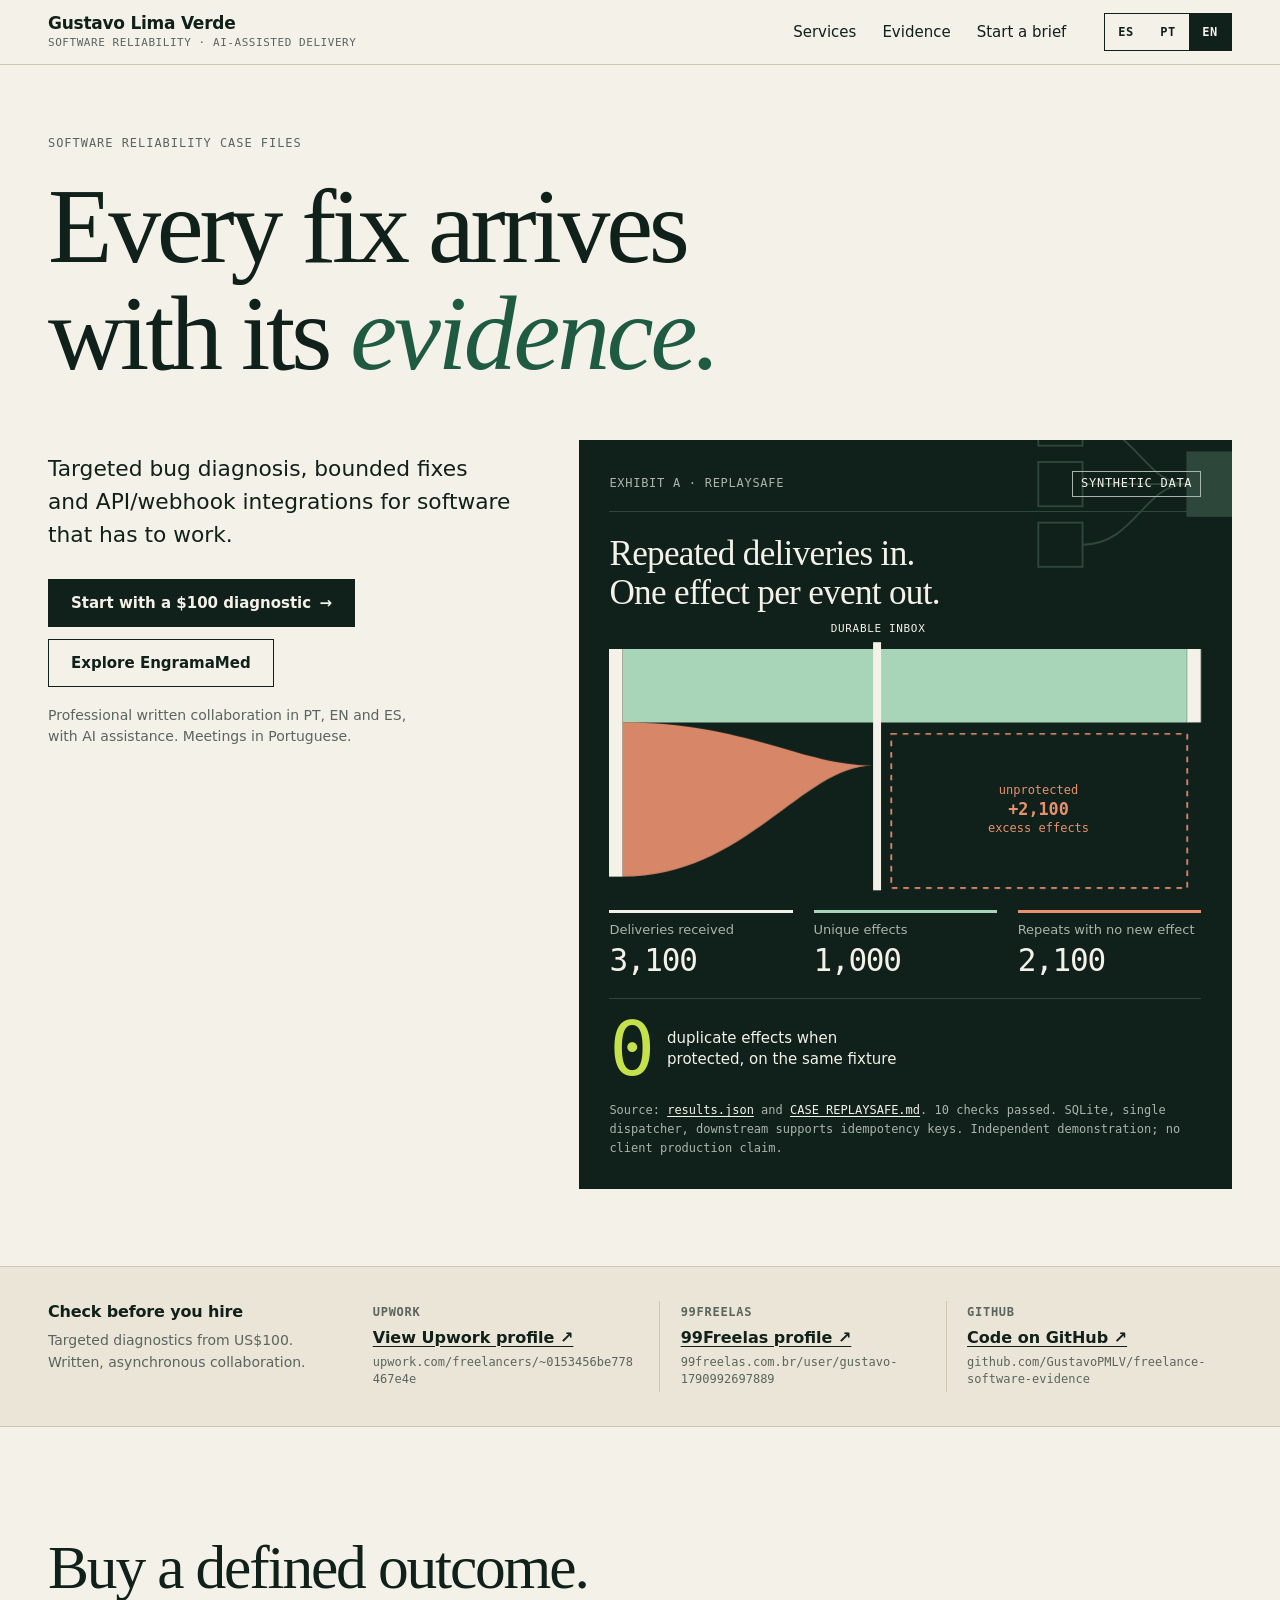
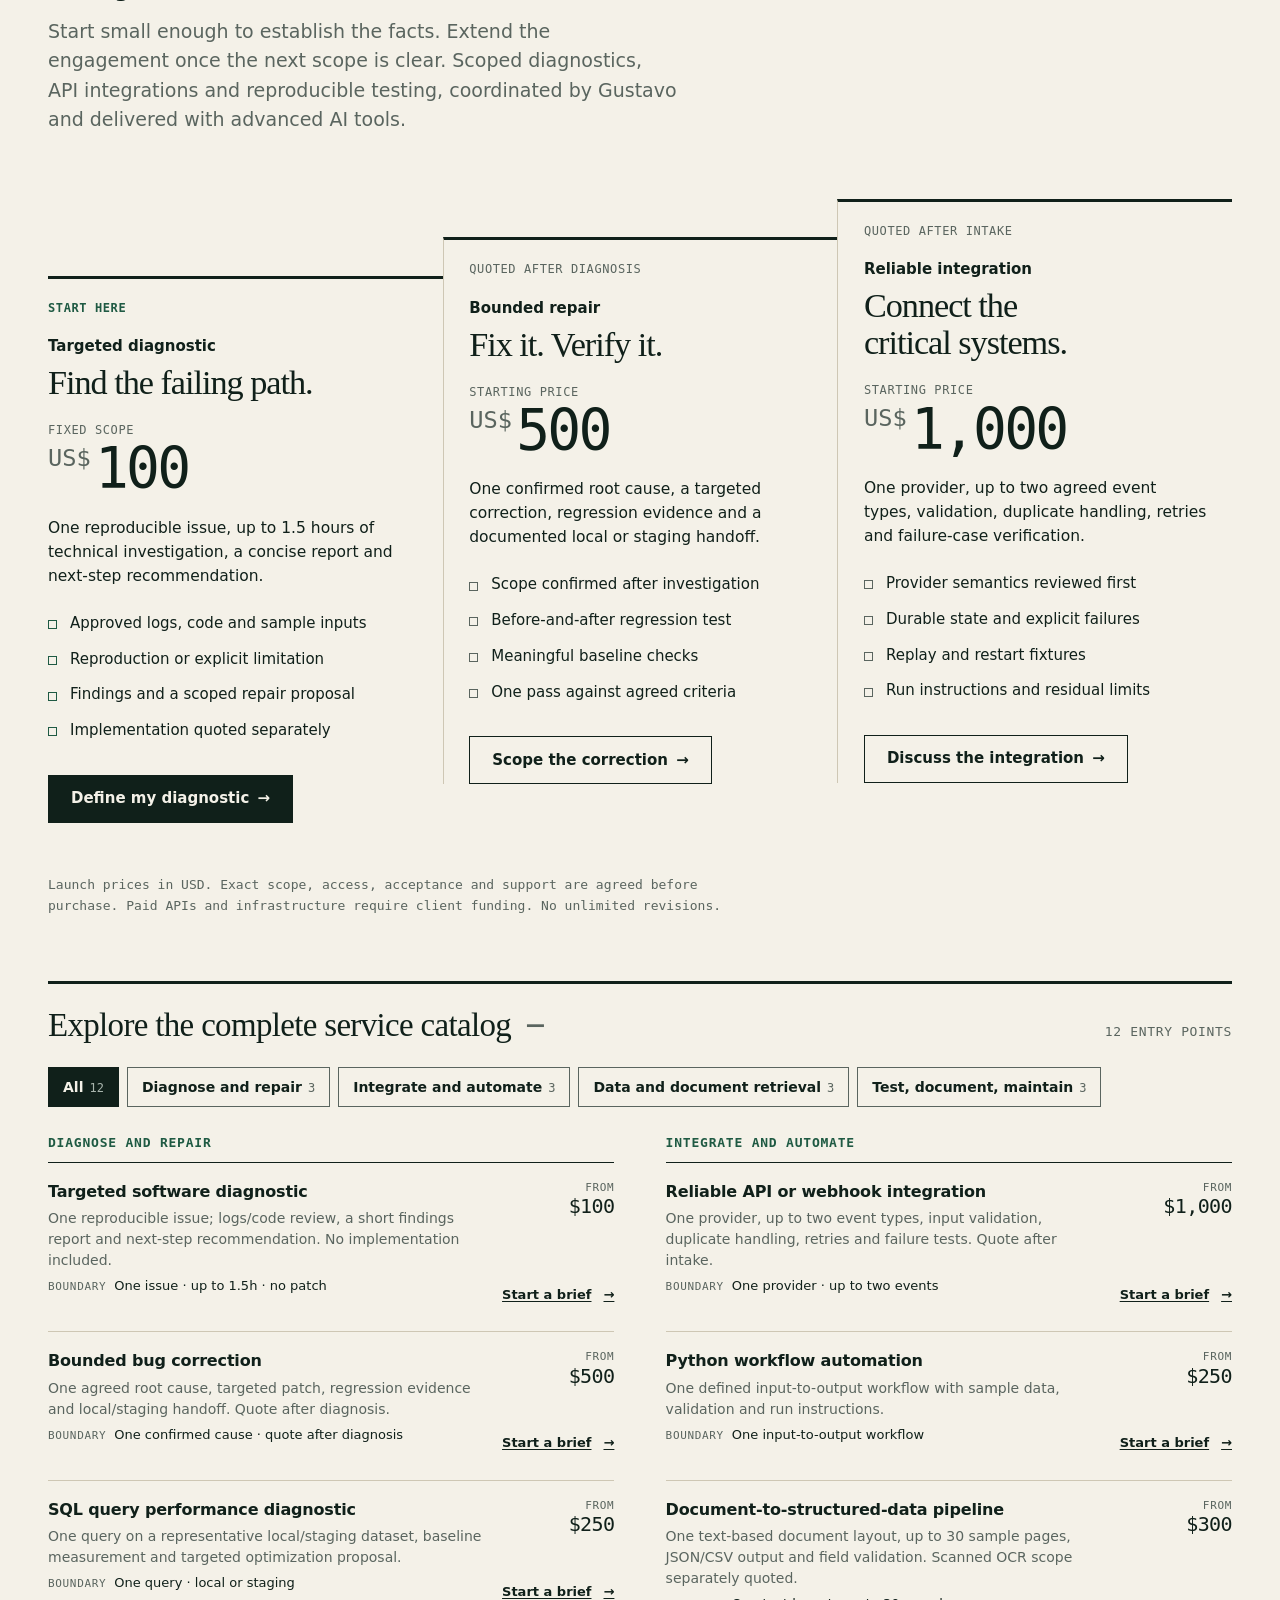
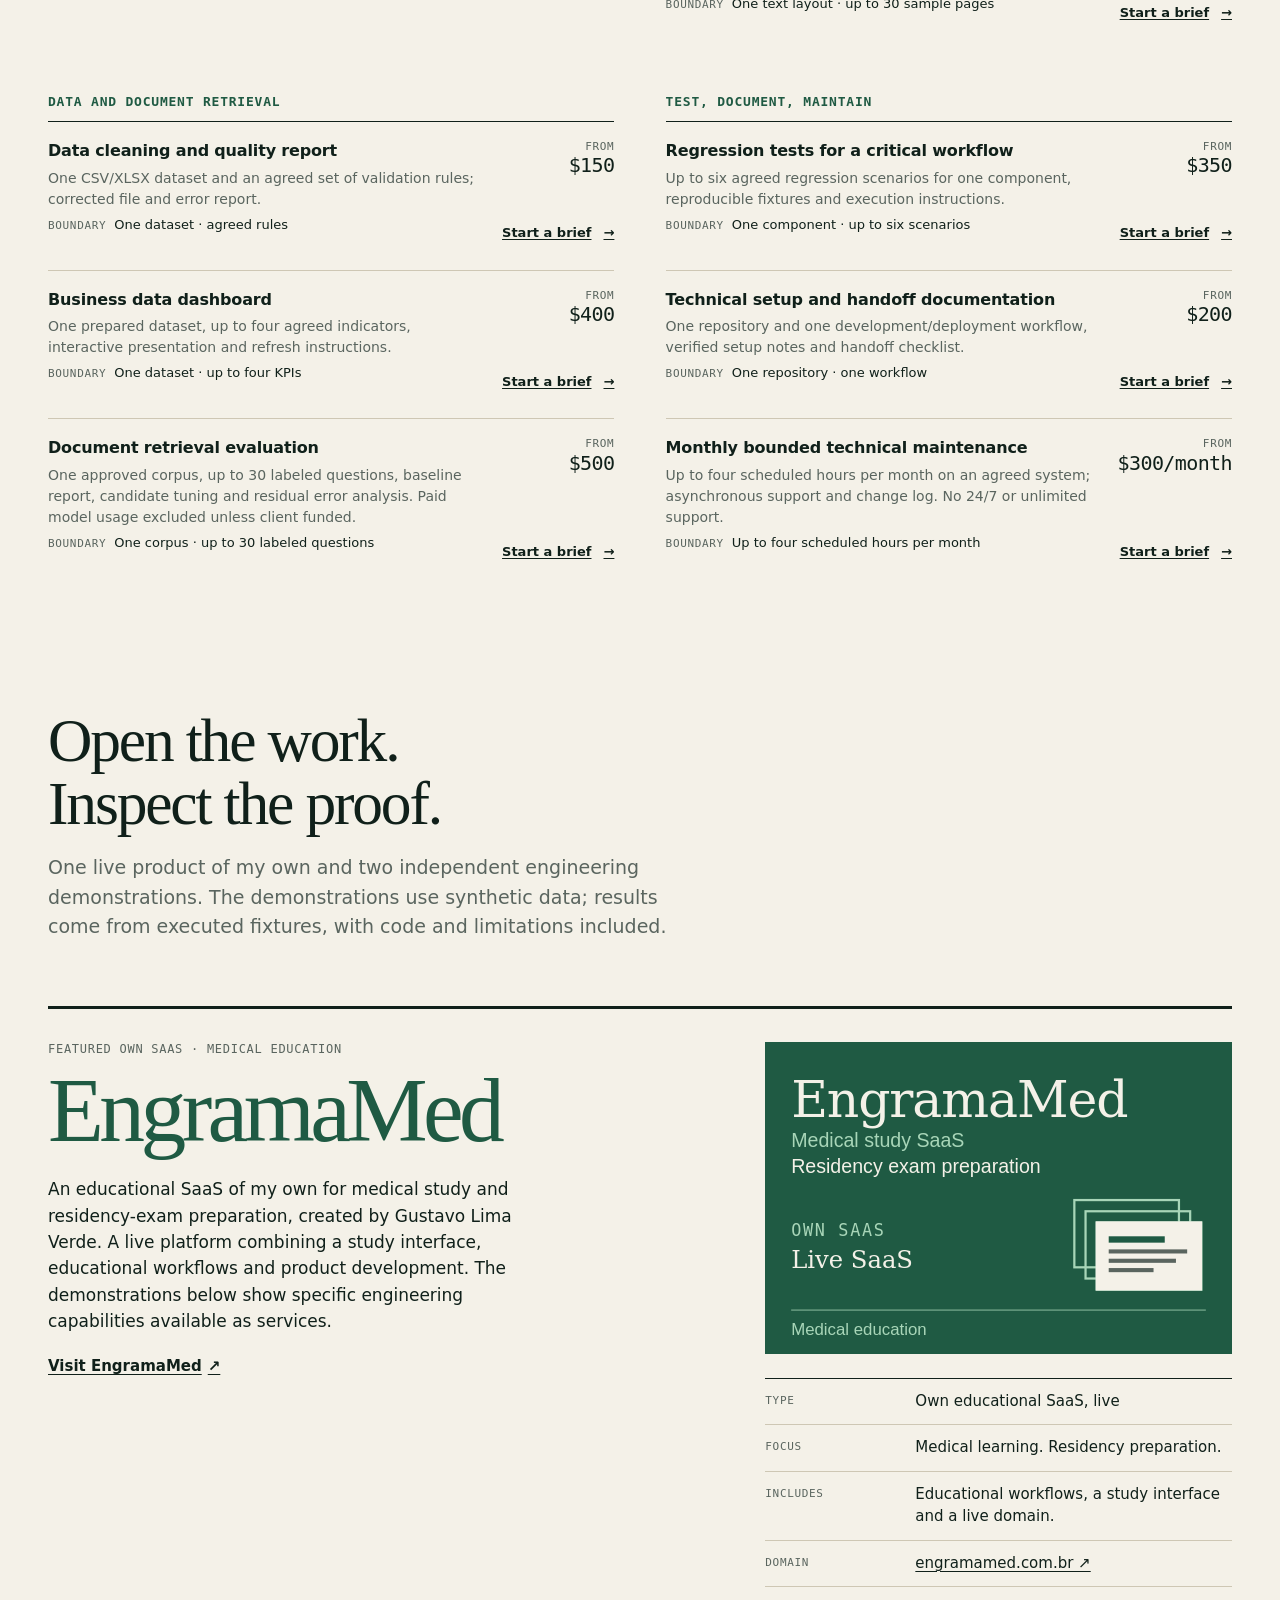
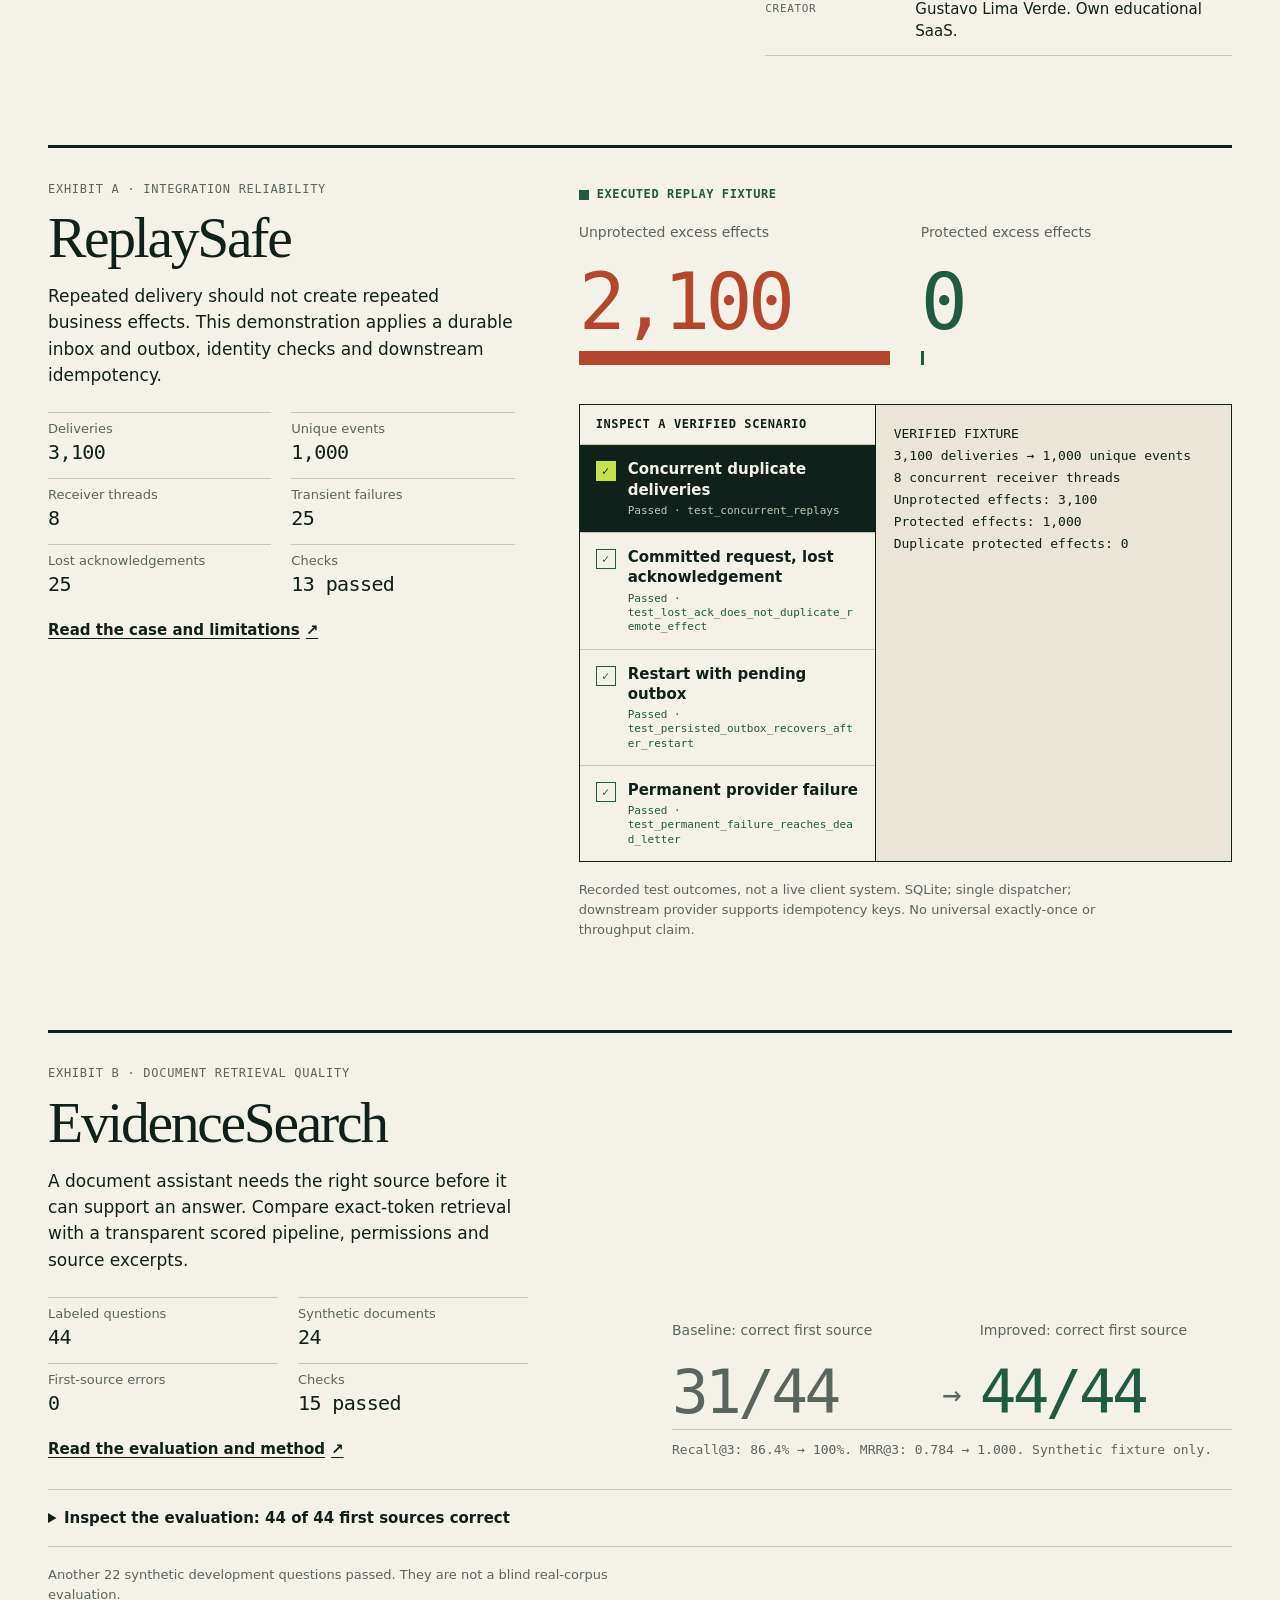
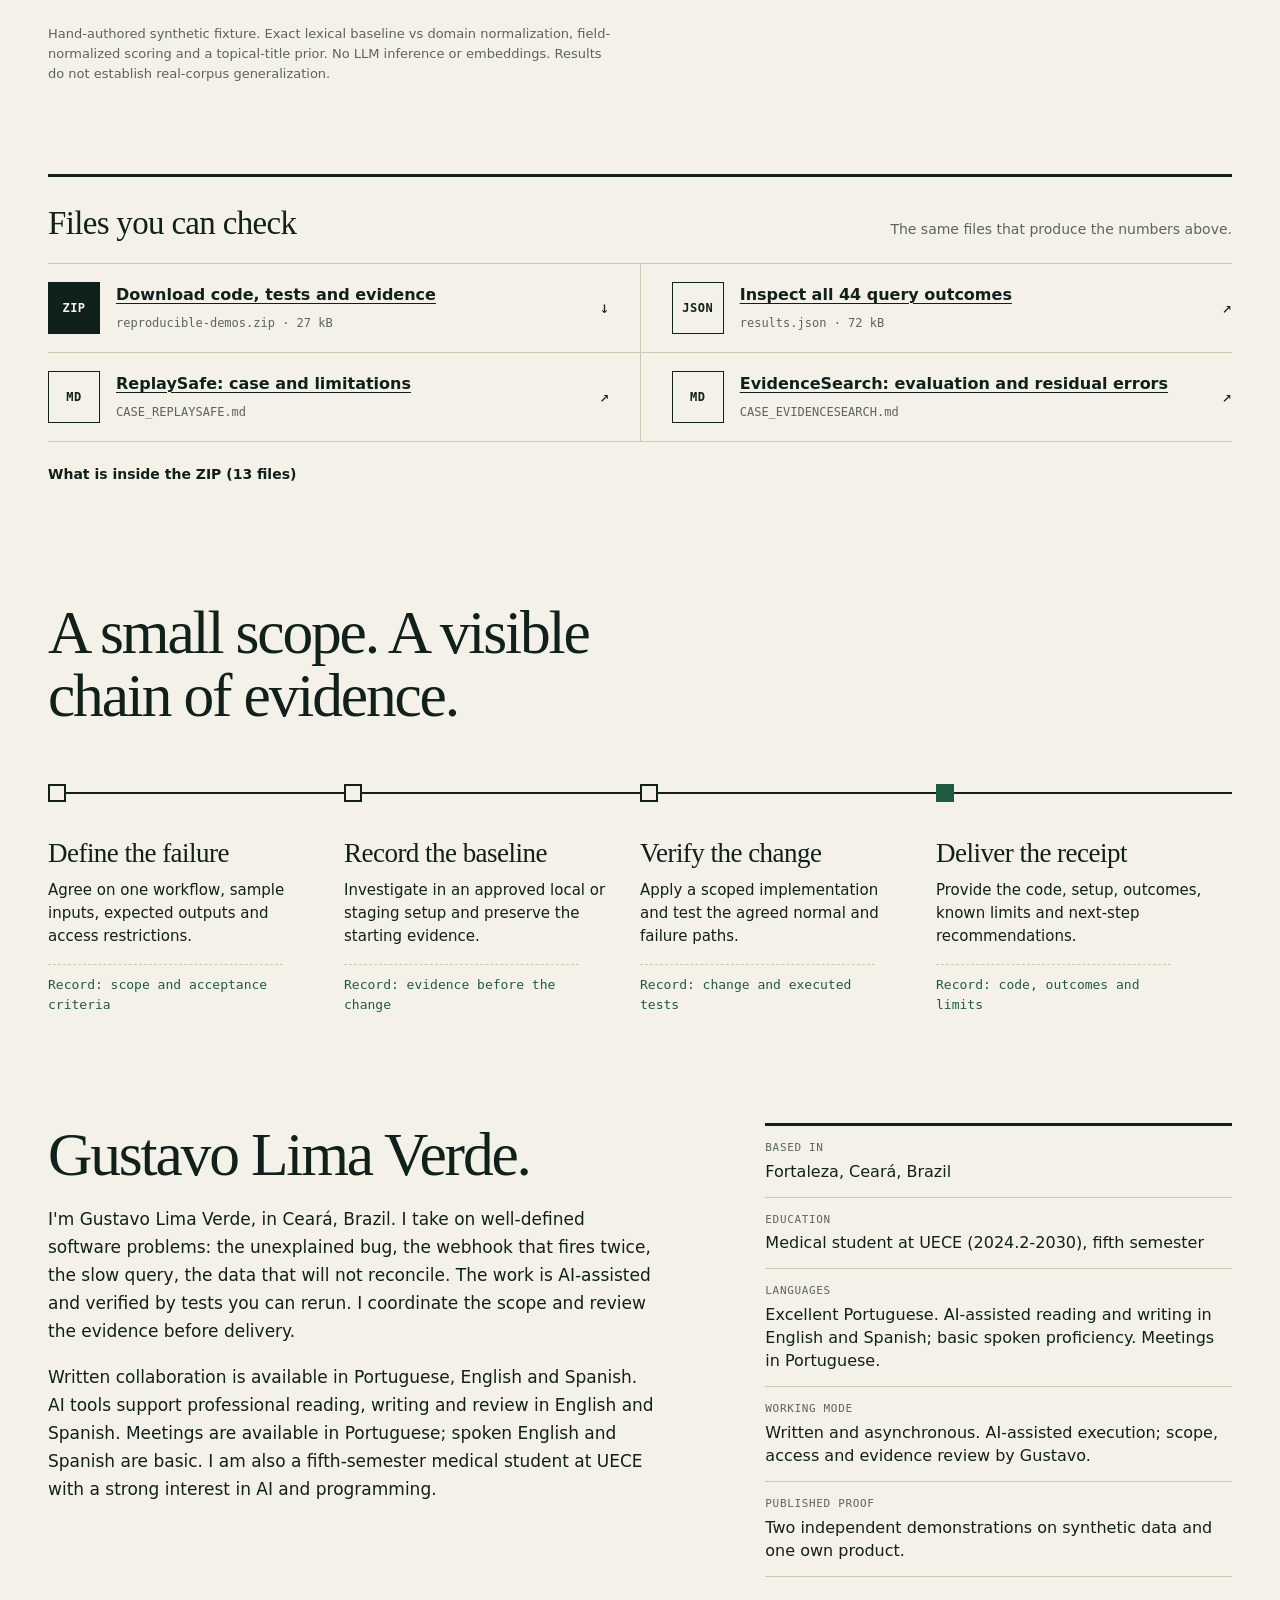
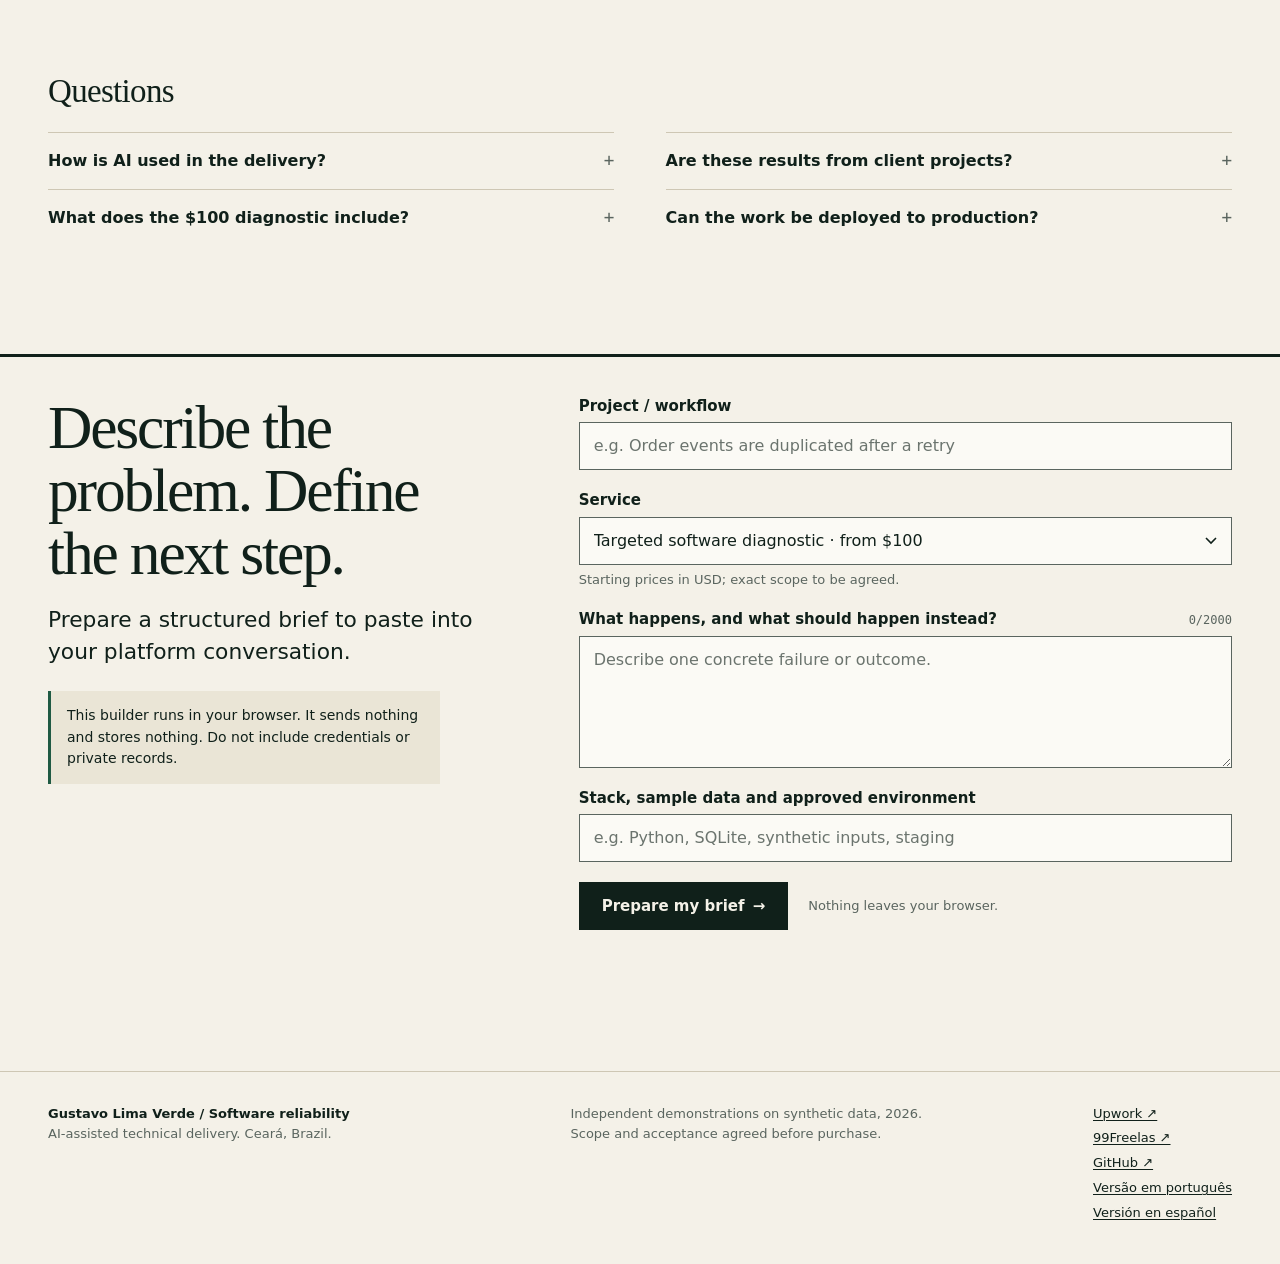
==== commit 98aadb46: "Fix retrieval rankings and SQLite resource closure; refresh multilingual evidence" ====
--- a/portfolio/index.html
+++ b/portfolio/index.html
@@ -1,19 +1,456 @@
-<!doctype html><html lang="en"><head><meta charset="utf-8"><meta name="viewport" content="width=device-width, initial-scale=1"><meta name="description" content="Scoped software diagnostics, reliable API integrations and reproducible testing. Independent engineering demonstrations by Gustavo Lima Verde."><title>Gustavo Lima Verde — Every fix arrives with its evidence</title><style>
-:root{--paper:#f5f2ea;--ink:#1d2922;--muted:#637066;--accent:#c8ed8e;--line:#d8ddd2;--white:#fffdf8;--mono:ui-monospace,SFMono-Regular,Consolas,monospace;--serif:Georgia,'Times New Roman',serif}*{box-sizing:border-box}html{scroll-behavior:smooth}body{margin:0;background:var(--paper);color:var(--ink);font:16px/1.65 system-ui,-apple-system,BlinkMacSystemFont,'Segoe UI',sans-serif}a{color:inherit}button,input,textarea,select{font:inherit}button,a,input,textarea,select{outline-offset:5px}button{cursor:pointer}a:focus-visible,button:focus-visible,input:focus-visible,textarea:focus-visible,select:focus-visible{outline:3px solid #34794c}header,.wrap{max-width:1240px;margin:auto;padding:0 40px}.nav{display:flex;align-items:center;justify-content:space-between;height:98px;border-bottom:1px solid var(--line);gap:28px}.brand{font-size:18px;font-weight:750;text-decoration:none;letter-spacing:-.6px}.brand span{display:block;font:10px/1.4 var(--mono);text-transform:uppercase;letter-spacing:2.2px;color:var(--muted);margin-top:5px}.navlinks{display:flex;align-items:center;gap:26px}.navlinks a{text-decoration:none;font-size:13px}.lang{background:none;border:1px solid var(--line);border-radius:6px;font:12px var(--mono);padding:8px 10px}.hero{display:grid;grid-template-columns:1.12fr 1fr;gap:64px;padding:90px 0 72px}.eyebrow{font:11px/1.5 var(--mono);text-transform:uppercase;letter-spacing:2px;display:flex;align-items:center;gap:10px;color:var(--muted)}.dot{width:8px;height:8px;border-radius:50%;background:#51964f;display:inline-block}h1{font:normal clamp(46px,5.2vw,75px)/1.03 var(--serif);letter-spacing:-3px;margin:24px 0 24px;max-width:650px}h1 em{font-style:normal;color:#46734b}h2{font:normal clamp(34px,4vw,50px)/1.12 var(--serif);letter-spacing:-1.6px;margin:16px 0}h3{line-height:1.25;font-size:22px;letter-spacing:-.6px}.lead{max-width:540px;font-size:18px;color:var(--muted)}.actions{display:flex;gap:12px;flex-wrap:wrap;margin-top:32px}.btn{display:inline-flex;align-items:center;justify-content:center;gap:10px;text-decoration:none;border:1px solid var(--ink);border-radius:6px;background:var(--ink);color:var(--white);padding:13px 20px;font-size:13px;font-weight:600}.btn.light{background:transparent;color:var(--ink)}.small{font-size:12px;color:var(--muted)}.receipt{background:var(--ink);color:#f5f5ed;border-radius:14px;padding:30px;align-self:center;box-shadow:18px 22px 0 #e5e9db;position:relative}.receipt .eyebrow{color:#b6c6b5;letter-spacing:1.2px}.receipt-top{display:flex;justify-content:space-between;align-items:center;padding-bottom:20px;border-bottom:1px solid #415047;font:11px var(--mono)}.badge{font:10px var(--mono);padding:6px 8px;border:1px solid #617459;border-radius:3px;color:var(--accent)}.pipe{display:flex;align-items:center;justify-content:space-between;gap:10px;margin:32px 0}.pipe strong{display:block;font:42px/1.1 var(--mono);letter-spacing:-3px}.pipe small{font:10px var(--mono);color:#bdc7be}.arrow{color:var(--accent);font-size:30px}.receipt-result{background:#293d2d;border-left:3px solid var(--accent);padding:15px 18px;margin-top:22px;font:12px/1.7 var(--mono)}.receipt-result b{color:var(--accent)}.receipt-foot{font:10px/1.7 var(--mono);color:#acbdae;border-top:1px solid #415047;padding-top:18px;margin-top:24px}.strip{display:grid;grid-template-columns:repeat(4,1fr);border-top:1px solid var(--line);border-bottom:1px solid var(--line);margin:18px 0 76px}.strip div{padding:22px 15px;border-right:1px solid var(--line)}.strip div:last-child{border:0}.strip b{font:13px var(--mono);display:block}.strip span{font-size:12px;color:var(--muted)}section{scroll-margin-top:25px}.sectionhead{display:flex;align-items:end;justify-content:space-between;gap:25px;margin-bottom:30px}.sectionhead p{max-width:440px;color:var(--muted);font-size:14px}.offers{display:grid;grid-template-columns:repeat(3,1fr);gap:18px}.offer{border:1px solid var(--line);background:var(--white);border-radius:10px;padding:28px;display:flex;flex-direction:column}.offer.featured{border:2px solid #56784f;padding:27px}.offer .num{font:11px var(--mono);color:var(--muted)}.price{font:40px/1.2 var(--serif);letter-spacing:-1.5px;margin:12px 0}.price small{font:12px system-ui;letter-spacing:0;color:var(--muted)}.offer p{font-size:14px;color:var(--muted)}.offer ul{padding-left:18px;font-size:13px;margin:12px 0 25px}.offer li{margin:10px 0}.offer .btn{margin-top:auto}.fineprint{font:11px/1.7 var(--mono);color:var(--muted);margin:20px 0 48px}.catalog{border-top:1px solid var(--line)}.catalog summary{padding:20px 0;font-weight:650;cursor:pointer}.catalog-grid{display:grid;grid-template-columns:1fr 1fr;gap:0 26px;padding-bottom:20px}.catalog-item{display:flex;align-items:start;justify-content:space-between;gap:20px;border-top:1px solid var(--line);padding:17px 0}.catalog-item h4{margin:0;font-size:14px}.catalog-item p{font-size:12px;color:var(--muted);margin:7px 0}.catalog-item b{font:17px var(--mono);white-space:nowrap}.work{margin-top:84px}.case{border-top:1px solid var(--line);padding:34px 0;display:grid;grid-template-columns:.8fr 1.2fr;gap:48px}.case-label{font:10px var(--mono);text-transform:uppercase;letter-spacing:1px;color:var(--muted)}.case p{font-size:14px;color:var(--muted)}.case a{font-size:12px}.lab{background:var(--white);border:1px solid var(--line);border-radius:10px;padding:26px}.lab-top{display:flex;justify-content:space-between;align-items:center;font:10px var(--mono);text-transform:uppercase;letter-spacing:1px;border-bottom:1px solid var(--line);padding-bottom:16px}.lab-top span{color:#447246}.lab label{display:block;font-size:12px;font-weight:650;margin:20px 0 7px}.lab select{width:100%;padding:9px;border:1px solid var(--line);border-radius:4px;background:var(--paper);font-size:12px}.metrics{display:grid;grid-template-columns:1fr 1fr;gap:15px;margin:20px 0}.metric{background:var(--paper);padding:18px;border-radius:5px}.metric small{font:10px var(--mono);text-transform:uppercase;color:var(--muted)}.metric b{font:35px var(--serif);display:block;line-height:1.3}.metric.good{background:#e6efd9}.output{font:11px/1.7 var(--mono);background:var(--ink);color:#d9ead3;border-radius:5px;padding:15px;white-space:pre-wrap;overflow-wrap:anywhere;min-height:112px}.limit{font-size:11px!important;color:var(--muted);margin:16px 0 0}.process{background:var(--ink);color:var(--white);border-radius:12px;padding:42px;margin:65px 0}.process h2{max-width:650px}.steps{display:grid;grid-template-columns:repeat(4,1fr);gap:28px;margin-top:32px}.step b{font:11px var(--mono);color:var(--accent)}.step h4{margin:12px 0;font-size:16px}.step p{font-size:12px;color:#b6c5b7}.about{display:grid;grid-template-columns:1fr 1fr;gap:70px;padding:30px 0 50px}.about p{color:var(--muted);font-size:14px}.faq{border-top:1px solid var(--line)}.faq details{border-bottom:1px solid var(--line);padding:18px 0}.faq summary{cursor:pointer;font-size:14px;font-weight:600}.faq p{font-size:13px;margin-bottom:0}.brief{border-top:1px solid var(--line);padding:65px 0 70px;display:grid;grid-template-columns:.9fr 1.1fr;gap:65px}.brief form{display:grid;gap:15px}.brief label{font-size:12px;font-weight:600}.brief input,.brief textarea,.brief select{display:block;width:100%;border:1px solid var(--line);background:var(--white);padding:12px;border-radius:5px;margin-top:7px}.brief textarea{height:100px;resize:vertical}.brief .small{margin:0}#briefOutput{font:12px/1.6 var(--mono);white-space:pre-wrap;background:var(--white);border:1px solid var(--line);padding:18px;border-radius:6px;margin-top:18px}footer{border-top:1px solid var(--line);padding:28px 0 36px;display:flex;justify-content:space-between;gap:20px;font:10px/1.6 var(--mono);color:var(--muted)}.skip{position:absolute;top:-100px}.skip:focus{top:8px;left:8px;background:var(--white);padding:12px;z-index:10}.hidden{display:none!important}@media(max-width:900px){.hero{gap:35px;padding-top:55px}.offers{grid-template-columns:1fr}.offer{display:grid;grid-template-columns:1fr 1fr;gap:0 25px}.offer .num,.offer h3,.offer .price{grid-column:1}.offer ul,.offer .btn{grid-column:2}.offer ul{grid-row:2/5}.receipt{padding:22px}.pipe strong{font-size:34px}.case{gap:25px}.steps{grid-template-columns:1fr 1fr}.about,.brief{gap:35px}}@media(max-width:640px){header,.wrap{padding:0 22px}.nav{height:80px;gap:15px}.brand{font-size:15px}.brand span{font-size:8px;letter-spacing:1px}.navlinks{gap:12px}.navlinks a{display:none}.hero{display:block;padding:48px 0 35px}h1{font-size:53px;letter-spacing:-2.5px}.lead{font-size:16px}.receipt{margin-top:45px;box-shadow:9px 12px 0 #e5e9db}.strip{grid-template-columns:1fr 1fr;margin:40px 0 55px}.strip div:nth-child(2){border-right:0}.strip div:nth-child(-n+2){border-bottom:1px solid var(--line)}.sectionhead{display:block}.offers{gap:13px}.offer{display:flex;padding:24px}.catalog-grid{grid-template-columns:1fr}.case,.about,.brief{grid-template-columns:1fr;gap:20px}.work{margin-top:65px}.process{padding:27px;margin:38px 0}.steps{gap:20px}.lab{padding:20px}.metrics{gap:10px}.metric{padding:13px}.metric b{font-size:30px}footer{display:block}footer span{display:block;margin:8px 0}}@media(prefers-reduced-motion:reduce){html{scroll-behavior:auto}*{transition:none!important}}@media print{.navlinks,.actions,.btn,.brief{display:none!important}header,.wrap{padding:0;max-width:none}.hero{padding:30px 0;gap:35px}.receipt{box-shadow:none}.strip{margin-bottom:30px}.case,.offer,.lab{break-inside:avoid}.work{margin-top:30px}.process{margin:30px 0}.catalog[open] summary{display:none}body{background:white;font-size:12px}.hero h1{font-size:52px}.about{gap:30px}}
-
-/* Creative direction by Claude Opus 5.5 Extra: Case File. */
-:root{--paper:#F4F1EA;--ink:#16181D;--muted:#5B616B;--line:#D9D3C7;--accent:#1F7A5A;--white:#F4F1EA;--serif:'Iowan Old Style',Charter,'Palatino Linotype',Georgia,serif;--mono:ui-monospace,'Cascadia Mono',Consolas,monospace}
-body{font-size:16px}p{max-width:68ch}.hero{grid-template-columns:1.4fr .8fr;gap:70px;padding-top:74px}.hero h1{font-size:clamp(48px,5.7vw,76px);line-height:1.07;letter-spacing:-2.8px}.hero .lead{max-width:45ch}.btn,.lang{border-radius:0}.btn{color:var(--paper)}.btn.light{color:var(--ink)}.receipt{background:transparent;color:var(--ink);border:1px solid var(--line);border-radius:0;box-shadow:none;padding:26px;align-self:center}.receipt-top,.receipt-foot{border-color:var(--line);color:var(--muted)}.badge{border-color:var(--line);color:var(--muted);border-radius:0;font-size:9px}.pipe strong{font-size:39px;letter-spacing:-2px}.pipe small{color:var(--muted)}.arrow{color:var(--muted)}.receipt-result{background:transparent;border:0;border-top:1px solid var(--line);padding:18px 0 0;color:var(--ink)}.receipt-result b{color:var(--accent)}.receipt-foot{font-size:10px}.strip{margin-bottom:64px}.offers{display:block}.offer,.offer.featured{display:grid;grid-template-columns:1.05fr 1.25fr 1.3fr .8fr;gap:12px 24px;border:0;border-top:1px solid var(--line);background:none;border-radius:0;padding:26px 0;align-items:start}.offer .num{grid-column:1;grid-row:1;font-size:10px}.offer h3{grid-column:1;grid-row:2;margin:0;font-size:20px}.offer p{grid-column:2;grid-row:1/4;margin:0}.offer ul{grid-column:3;grid-row:1/4;margin:0;padding-left:16px}.offer li{margin:0 0 7px}.offer .price{grid-column:4;grid-row:1;margin:0;font:30px var(--mono);white-space:nowrap;letter-spacing:-1px}.price small{display:block;font-size:10px;letter-spacing:0;white-space:normal;margin-top:8px}.offer .btn{grid-column:4;grid-row:2/4;padding:10px;font-size:11px;margin:0}.lab{border:0;border-top:1px solid var(--line);border-radius:0;background:transparent;padding:24px 0}.metric,.metric.good{background:transparent;border:0;border-top:1px solid var(--line);border-radius:0;padding:14px 0}.metric b{font:33px var(--mono);letter-spacing:-1px}.metric.good b,.lab-top span{color:var(--accent)}.output{border-radius:0;background:#ECE8DF;color:var(--ink);border-left:2px solid var(--line);min-height:132px}.lab select{background:transparent;border-radius:0}.process{color:var(--ink);background:transparent;border-top:1px solid var(--line);border-bottom:1px solid var(--line);border-radius:0;padding:36px 0}.step b,.step p{color:var(--muted)}.about{border:0}.scope-table{border-collapse:collapse;width:100%;font-size:12px;line-height:1.55;text-align:left}.scope-table th{font:10px/1.5 var(--mono);text-transform:uppercase;padding:13px 12px;border-bottom:1px solid var(--line)}.scope-table td{padding:17px 12px;vertical-align:top;border-bottom:1px solid var(--line)}.scope-table td:first-child{font-weight:650;width:24%}.scope-table td:nth-child(2){width:42%}.scope-table td:nth-child(3){width:22%;color:var(--muted)}.scope-table td:last-child{font:14px var(--mono);white-space:nowrap}.table-scroll{overflow:auto}.evidence-bars{margin-top:22px}.barline{display:grid;grid-template-columns:70px 1fr 55px;align-items:center;gap:10px;font:10px var(--mono);padding:6px 0}.barline i{display:block;height:10px}.before{background:#C2412D}.after{background:var(--accent);width:2px}.barline b{font-weight:400}.dot-chart{margin:16px 0;border-top:1px solid var(--line);padding-top:16px}.dot-chart span{font:10px var(--mono)}.dots{display:grid;grid-template-columns:repeat(22,1fr);gap:5px;margin:9px 0 14px}.dots i{display:block;width:8px;height:8px;border:1px solid var(--line);border-radius:50%}.dots .filled{background:var(--muted);border-color:var(--muted)}#improvedDots .filled{background:var(--accent);border-color:var(--accent)}.product-sheet{border:1px solid var(--line);padding:28px;display:flex;flex-direction:column;justify-content:center}.product-name{font:60px var(--serif);margin:20px 0 0;letter-spacing:-2px}.product-sheet a{font:12px var(--mono)}.product-sheet p{font-size:15px}.product-sheet .limit{font-size:11px}.brief input,.brief textarea,.brief select,#briefOutput{border-radius:0;background:transparent}.lang{font-size:11px}.navlinks a{font-size:12px}.fineprint{max-width:none}.case{grid-template-columns:.8fr 1.2fr}.case h3{font:32px var(--serif);margin:14px 0}.lab-top{font-size:9px}.receipt-result{font-size:11px}h1,h2,h3,.price,.metric b{font-variant-numeric:tabular-nums}
-@media(max-width:900px){.hero{gap:32px}.offer,.offer.featured{grid-template-columns:1fr 1.3fr}.offer .num,.offer h3{grid-column:1}.offer h3{grid-row:2}.offer .price{grid-column:1;grid-row:3}.offer .btn{grid-column:1;grid-row:4}.offer p{grid-column:2;grid-row:1/3}.offer ul{grid-column:2;grid-row:3/5}.scope-table{font-size:11px}.scope-table td{padding:12px 7px}.pipe strong{font-size:31px}.receipt{padding:20px}.receipt-top{display:block}.badge{display:inline-block;margin-top:12px}}
-@media(max-width:640px){.hero{display:block;padding-top:44px}.hero h1{font-size:51px;letter-spacing:-2px;line-height:1.05}.hero .lead{font-size:17px}.receipt{margin-top:35px;box-shadow:none}.offer,.offer.featured{display:block;padding:24px 0}.offer h3{margin:12px 0}.offer .price{margin:14px 0}.price small{display:inline-block;margin-left:10px}.offer ul{margin:18px 0}.offer .btn{display:inline-flex}.scope-table th:nth-child(3),.scope-table td:nth-child(3){display:none}.scope-table td:first-child{width:34%}.scope-table td:nth-child(2){width:49%}.scope-table td:last-child{white-space:normal;font-size:12px;width:17%}.case{grid-template-columns:1fr}.process{padding:28px 0}.dots{gap:4px}.dots i{width:7px;height:7px}.product-name{font-size:54px}.receipt-top{display:flex;align-items:start}.badge{margin:0}h2{font-size:36px}.brand span{letter-spacing:.8px}.table-scroll{margin:0 -5px}footer{font-size:9px}}
-</style></head><body><a class="skip" href="#services">Skip to services</a><header><nav class="nav" aria-label="Main navigation"><a class="brand" href="#">Gustavo Lima Verde<span>Software reliability · AI-assisted delivery</span></a><div class="navlinks"><a href="#services" data-en="Services" data-pt="Serviços">Services</a><a href="#work" data-en="Evidence" data-pt="Evidências">Evidence</a><a href="#brief" data-en="Start a brief" data-pt="Preparar pedido">Start a brief</a><button class="lang" id="language" aria-label="Switch between English and Portuguese">PT / EN</button></div></nav></header><main class="wrap"><div class="hero"><div><div class="eyebrow"><span data-en="CASE FILE / SOFTWARE RELIABILITY" data-pt="CASOS / CONFIABILIDADE DE SOFTWARE">CASE FILE / SOFTWARE RELIABILITY</span></div><h1 data-en="Every fix arrives<br>with its evidence." data-pt="Toda correção chega<br>com a sua prova.">Every fix arrives<br>with its evidence.</h1><p class="lead" data-en="Targeted bug diagnosis, bounded fixes and API/webhook integrations for software that has to work." data-pt="Diagnóstico direcionado de erros, correções delimitadas e integrações de API/webhook para software que precisa funcionar.">Targeted bug diagnosis, bounded fixes and API/webhook integrations for software that has to work.</p><p class="small" data-en="Scoped diagnostics, API integrations and reproducible testing — coordinated by Gustavo, delivered with advanced AI tools." data-pt="Diagnósticos, integrações de APIs e testes reproduzíveis — com coordenação de Gustavo e execução apoiada por IA.">Scoped diagnostics, API integrations and reproducible testing — coordinated by Gustavo, delivered with advanced AI tools.</p><div class="actions"><a class="btn" href="#services" data-en="Start with a $100 diagnosis ↗" data-pt="Comece pelo diagnóstico de US$100 ↗">Start with a $100 diagnosis ↗</a><a class="btn light" href="#work" data-en="Read the case files" data-pt="Ver os casos">Read the case files</a></div><p class="small"><a href="https://www.upwork.com/freelancers/~0153456be778467e4e" target="_blank" rel="noopener noreferrer">View Upwork profile ↗</a> · <a href="https://github.com/GustavoPMLV/freelance-software-evidence" target="_blank" rel="noopener noreferrer">Code on GitHub ↗</a></p><p class="small" data-en="Targeted diagnostics from US$100. Written, asynchronous collaboration." data-pt="Diagnósticos direcionados a partir de US$100. Colaboração por escrito e assíncrona.">Targeted diagnostics from US$100. Written, asynchronous collaboration.</p></div><div class="receipt"><div class="receipt-top"><span>CASE 001 / REPLAYSAFE</span><span class="badge">SYNTHETIC DATA</span></div><div class="pipe"><div><strong id="heroDeliveries">—</strong><small>DELIVERIES</small></div><span class="arrow">→</span><div><strong id="heroEffects">—</strong><small>UNIQUE EFFECTS</small></div></div><div class="receipt-result"><b id="heroDuplicates">Verification pending</b><br>✓ Concurrent retries<br>✓ Durable state<br>✓ Tested recovery</div><div class="receipt-foot">Independent demonstration. Actual fixture outcomes.<br>Source, tests and limits available below. No client production claim.</div></div></div><div class="strip"><div><b>01 / DIAGNOSE</b><span data-en="One issue, a clear next step" data-pt="Um problema, próximo passo claro">One issue, a clear next step</span></div><div><b>02 / REPAIR</b><span data-en="A bounded implementation" data-pt="Implementação delimitada">A bounded implementation</span></div><div><b>03 / VERIFY</b><span data-en="Before-and-after evidence" data-pt="Evidências antes e depois">Before-and-after evidence</span></div><div><b>04 / HAND OFF</b><span data-en="Documented, reproducible work" data-pt="Trabalho documentado e reproduzível">Documented, reproducible work</span></div></div>
-<section id="services"><div class="sectionhead"><div><div class="eyebrow">§01 / SCOPE</div><h2 data-en="Buy a defined outcome." data-pt="Contrate uma entrega definida.">Buy a defined outcome.</h2></div><p data-en="Start small enough to establish the facts. Extend the engagement once the next scope is clear." data-pt="Comece com um escopo que permita conhecer os fatos. Amplie o projeto quando a próxima etapa estiver clara.">Start small enough to establish the facts. Extend the engagement once the next scope is clear.</p></div><div class="offers"><article class="offer"><span class="num">01 / TARGETED DIAGNOSTIC</span><h3 data-en="Find the failing path." data-pt="Encontre o ponto de falha.">Find the failing path.</h3><div class="price">$100 <small>USD · fixed scope</small></div><p data-en="One reproducible issue, up to 1.5 hours of technical investigation, a concise report and next-step recommendation." data-pt="Um problema reproduzível, até 1,5 hora de investigação técnica, relatório curto e recomendação do próximo passo.">One reproducible issue, up to 1.5 hours of technical investigation, a concise report and next-step recommendation.</p><ul><li>Approved logs, code and sample inputs</li><li>Reproduction or explicit limitation</li><li>Findings and a scoped repair proposal</li><li>Implementation quoted separately</li></ul><a class="btn light" href="#brief" data-en="Define my diagnostic ↗" data-pt="Definir meu diagnóstico ↗">Define my diagnostic ↗</a></article><article class="offer featured"><span class="num">02 / BOUNDED REPAIR</span><h3 data-en="Fix it. Verify it." data-pt="Corrija. Comprove.">Fix it. Verify it.</h3><div class="price">$500 <small>USD · starting price</small></div><p data-en="One confirmed root cause, a targeted correction, regression evidence and a documented local or staging handoff." data-pt="Uma causa confirmada, correção direcionada, teste de regressão e entrega documentada local ou em staging.">One confirmed root cause, a targeted correction, regression evidence and a documented local or staging handoff.</p><ul><li>Scope confirmed after investigation</li><li>Before-and-after regression test</li><li>Meaningful baseline checks</li><li>One pass against agreed criteria</li></ul><a class="btn" href="#brief" data-en="Scope the correction ↗" data-pt="Definir a correção ↗">Scope the correction ↗</a></article><article class="offer"><span class="num">03 / RELIABLE INTEGRATION</span><h3 data-en="Connect the critical systems." data-pt="Conecte os sistemas críticos.">Connect the critical systems.</h3><div class="price">$1,000 <small>USD · starting price</small></div><p data-en="One provider, up to two agreed event types, validation, duplicate handling, retries and failure-case verification." data-pt="Um provedor, até dois tipos de evento, validação, controle de duplicações, novas tentativas e testes de falhas.">One provider, up to two agreed event types, validation, duplicate handling, retries and failure-case verification.</p><ul><li>Provider semantics reviewed first</li><li>Durable state and explicit failures</li><li>Replay and restart fixtures</li><li>Run instructions and residual limits</li></ul><a class="btn light" href="#brief" data-en="Discuss the integration ↗" data-pt="Definir a integração ↗">Discuss the integration ↗</a></article></div><p class="fineprint">Launch prices in USD. Exact scope, access, acceptance and support are agreed before purchase. Paid APIs and infrastructure require client funding. No unlimited revisions.</p><details class="catalog" open><summary data-en="Explore the complete service catalog · 12 entry points" data-pt="Explore o catálogo completo · 12 opções">Explore the complete service catalog · 12 entry points</summary><div class="table-scroll"><table class="scope-table"><thead><tr><th>Service</th><th>Deliverable</th><th>Boundary</th><th>From / USD</th></tr></thead><tbody id="catalogGrid"></tbody></table></div></details></section>
-<section id="work" class="work"><div class="sectionhead"><div><div class="eyebrow">§02 / EVIDENCE</div><h2 data-en="Open the work.<br>Inspect the proof." data-pt="Abra o trabalho.<br>Confira a comprovação.">Open the work.<br>Inspect the proof.</h2></div><p data-en="These are authored demonstrations using synthetic data. Every number comes from an executed fixture, with the code and limitations included." data-pt="Demonstrações próprias com dados sintéticos. Cada número vem de um teste executado, acompanhado de código e limites.">These are authored demonstrations using synthetic data. Every number comes from an executed fixture, with the code and limitations included.</p></div><article class="case"><div><span class="case-label">01 / INTEGRATION RELIABILITY</span><h3>ReplaySafe</h3><p data-en="Repeated delivery should not create repeated business effects. This demonstration applies a durable inbox and outbox, identity checks and downstream idempotency." data-pt="Entregas repetidas não devem produzir efeitos repetidos. A demonstração usa inbox/outbox duráveis, validação da identidade do evento e idempotência no destino.">Repeated delivery should not create repeated business effects. This demonstration applies a durable inbox and outbox, identity checks and downstream idempotency.</p><p>3,100 deliveries · 1,000 unique events · 8 receiver threads · 25 transient failures · 25 lost acknowledgements.</p><a href="CASE_REPLAYSAFE.md">Read the case and limitations ↗</a></div><div class="lab"><div class="lab-top"><b>Executed replay fixture</b><span>10 checks passed</span></div><div class="evidence-bars" aria-label="Excess effects on the same fixture"><div class="barline"><span>Baseline</span><i class="before"></i><b>2,100</b></div><div class="barline"><span>Protected</span><i class="after"></i><b>0 ✓</b></div></div><div class="metrics"><div class="metric"><small>Unprotected excess effects</small><b id="baselineDup">—</b></div><div class="metric good"><small>Protected excess effects</small><b id="protectedDup">—</b></div></div><label for="replayScenario">Inspect a verified scenario</label><select id="replayScenario"><option value="replay">Concurrent duplicate deliveries</option><option value="ack">Committed request, lost acknowledgement</option><option value="restart">Restart with pending outbox</option><option value="dead">Permanent provider failure</option></select><div class="output" id="replayOutput" aria-live="polite">Verification pending.</div><p class="limit">Recorded test outcomes, not a live client system. SQLite; single dispatcher; downstream provider supports idempotency keys. No universal exactly-once or throughput claim.</p></div></article><article class="case"><div><span class="case-label">02 / DOCUMENT RETRIEVAL QUALITY</span><h3>EvidenceSearch</h3><p data-en="A document assistant needs the right source before it can support an answer. Compare exact-token retrieval with a transparent scored pipeline, permissions and source excerpts." data-pt="Um assistente documental precisa da fonte certa para apoiar uma resposta. Compare busca lexical com uma busca pontuada, permissões e trechos rastreáveis.">A document assistant needs the right source before it can support an answer. Compare exact-token retrieval with a transparent scored pipeline, permissions and source excerpts.</p><p>44 labeled questions · 24 synthetic documents · tenant and role filters · two retained first-result errors.</p><a href="CASE_EVIDENCESEARCH.md">Read the evaluation and residual errors ↗</a></div><div class="lab"><div class="lab-top"><b>Executed evaluation fixture</b><span>7 checks passed</span></div><div class="metrics"><div class="metric"><small>Baseline: correct first source</small><b id="baselineTop">—</b></div><div class="metric good"><small>Improved: correct first source</small><b id="improvedTop">—</b></div></div><div class="dot-chart"><div><span>Baseline · 31/44</span><div id="baselineDots" class="dots"></div></div><div><span>Improved · 42/44</span><div id="improvedDots" class="dots"></div></div><p class="limit">Recall@3: 86.4% → 100% · Synthetic fixture only.</p></div><label for="retrievalQuestion">Inspect a labeled question and its sources</label><select id="retrievalQuestion"></select><div class="output" id="retrievalOutput" aria-live="polite">Verification pending.</div><p class="limit">Hand-authored synthetic fixture. Exact lexical baseline vs domain normalization, BM25 and title boost. No LLM inference or embeddings. Results do not establish real-corpus generalization.</p></div></article><article class="case own-product"><div><span class="case-label">03 / OWN PRODUCT · EDUCATION</span><h3>EngramaMed</h3><p>A personal software product for medical study and residency-exam preparation, created by Gustavo Lima Verde. This project adds product context to the focused engineering demonstrations above.</p><p>Educational workflows, a study interface and a live domain. No client engagement, revenue or clinical-outcome claim.</p><a href="https://engramamed.com.br" target="_blank" rel="noopener noreferrer">Visit EngramaMed ↗</a></div><div class="product-sheet"><div class="eyebrow">LIVE PRODUCT / PUBLIC DOMAIN</div><div class="product-name">EngramaMed.</div><p>Medical learning<br>Residency preparation</p><a href="https://engramamed.com.br" target="_blank" rel="noopener noreferrer">engramamed.com.br ↗</a><p class="limit">Own project. Authenticated account screens and internal data are excluded from this portfolio.</p></div></article><div class="actions"><a class="btn light" href="reproducible-demos.zip" download>Download code, tests and evidence ↓</a><a class="btn light" href="results.json">Inspect all 44 query outcomes ↗</a></div></section>
-<section class="process"><div class="eyebrow" >§03 / PROCESS</div><h2 data-en="A small scope.<br>A visible chain of evidence." data-pt="Escopo pequeno.<br>Uma trilha visível de evidências.">A small scope.<br>A visible chain of evidence.</h2><div class="steps"><div class="step"><b>01 / ESTABLISH</b><h4>Define the failure</h4><p>Agree on one workflow, sample inputs, expected outputs and access restrictions.</p></div><div class="step"><b>02 / REPRODUCE</b><h4>Record the baseline</h4><p>Investigate in an approved local or staging setup and preserve the starting evidence.</p></div><div class="step"><b>03 / IMPLEMENT</b><h4>Verify the change</h4><p>Apply a scoped implementation and test the agreed normal and failure paths.</p></div><div class="step"><b>04 / HAND OFF</b><h4>Deliver the receipt</h4><p>Provide the code, setup, outcomes, known limits and next-step recommendations.</p></div></div></section>
-<section class="about"><div><div class="eyebrow">§04 / ABOUT</div><h2>Gustavo Lima Verde.</h2><p data-en="I'm Gustavo Lima Verde, in Ceará, Brazil. I take on well-defined software problems: the unexplained bug, the webhook that fires twice, the slow query, the data that will not reconcile. The work is AI-assisted and verified by tests you can rerun. I coordinate the scope and review the evidence before delivery." data-pt="Sou Gustavo Lima Verde, do Ceará. Trabalho com problemas de software bem definidos: o erro inexplicado, o webhook que dispara duas vezes, a consulta lenta, os dados que não fecham. O trabalho é assistido por IA e verificado por testes que você pode rodar. Coordeno o escopo e reviso as evidências antes da entrega.">I'm Gustavo Lima Verde, in Ceará, Brazil. I take on well-defined software problems: the unexplained bug, the webhook that fires twice, the slow query, the data that will not reconcile. The work is AI-assisted and verified by tests you can rerun. I coordinate the scope and review the evidence before delivery.</p><p data-en="Portuguese communication is excellent. Spoken English and Spanish are basic; written collaboration can be supported by translation. I am also a fifth-semester medical student at UECE with a strong interest in AI and programming." data-pt="Português excelente. Inglês e espanhol falados básicos; comunicação escrita pode ser apoiada por tradução. Também sou estudante do quinto semestre de Medicina da UECE, com interesse em IA e programação.">Portuguese communication is excellent. Spoken English and Spanish are basic; written collaboration can be supported by translation. I am also a fifth-semester medical student at UECE with a strong interest in AI and programming.</p></div><div class="faq"><details><summary>How is AI used in the delivery?</summary><p>Advanced AI coding tools assist investigation, implementation and documentation. Deliverables include reproducible checks. Client preferences, approved tools and data-processing restrictions are agreed before work begins.</p></details><details><summary>Are these results from client projects?</summary><p>ReplaySafe and EvidenceSearch are independent demonstrations using synthetic data. Their outcomes illustrate the stated fixture conditions. EngramaMed is shown separately as an own product.</p></details><details><summary>What does the $100 diagnostic include?</summary><p>One issue and up to 1.5 hours of technical investigation, followed by a concise findings report. Implementation, comprehensive audits and expanded investigation are separately scoped.</p></details><details><summary>Can the work be deployed to production?</summary><p>The base offer covers a local or staging handoff. Production access, deployment steps, rollback and approvals must be separately agreed with the client.</p></details></div></section>
-<section id="brief" class="brief"><div><div class="eyebrow">§05 / BRIEF</div><h2 data-en="Describe the problem.<br>Define the next step." data-pt="Descreva o problema.<br>Defina o próximo passo.">Describe the problem.<br>Define the next step.</h2><p class="lead" data-en="Prepare a structured brief to paste into your platform conversation." data-pt="Prepare um pedido estruturado para colar na conversa da plataforma.">Prepare a structured brief to paste into your platform conversation.</p><p class="small">This builder runs in your browser. It sends nothing and stores nothing. Do not include credentials or private records.</p></div><div><form id="briefForm"><label>Project / workflow<input id="projectName" required maxlength="120" placeholder="e.g. Order events are duplicated after a retry"></label><label>Service<select id="serviceChoice"></select></label><label>What happens, and what should happen instead?<textarea id="problem" required maxlength="2000" placeholder="Describe one concrete failure or outcome."></textarea></label><label>Stack, sample data and approved environment<input id="stack" maxlength="200" placeholder="e.g. Python, SQLite, synthetic inputs, staging"></label><button class="btn" type="submit">Prepare my brief ↗</button></form><div id="briefOutput" class="hidden" role="status"></div><div id="briefActions" class="actions hidden"><button class="btn light" id="copyBrief">Copy brief</button><button class="btn light" id="downloadBrief">Download .txt</button></div><p class="small" id="copyStatus" aria-live="polite"></p></div></section></main><div class="wrap"><footer><span>GUSTAVO LIMA VERDE / SOFTWARE RELIABILITY<br>AI-assisted technical delivery · Ceará, Brazil</span><span>Independent demonstrations · Synthetic data · 2026<br>Scope and acceptance agreed before purchase.</span></footer></div><script src="portfolio-data.js"></script><script src="catalog-data.js"></script><script>
-const $=id=>document.getElementById(id);let lang='en',briefText='';$('language').addEventListener('click',()=>{location.href=lang==='en'?'pt.html':'index.html'});
-const catalog=window.STUDIO_CATALOG?.services||[];catalog.forEach(s=>{const row=document.createElement('tr');[s.name,s.scope,s.boundary,'$'+s.starting_price_usd+(s.id==='maintenance'?'/month':'')].forEach(v=>{const cell=document.createElement('td');cell.textContent=v;row.append(cell)});$('catalogGrid').append(row);const opt=document.createElement('option');opt.value=s.id;opt.textContent=s.name+' · from $'+s.starting_price_usd;$('serviceChoice').append(opt)});
-const e=window.STUDIO_EVIDENCE;if(e){const r=e.replaysafe;$('heroDeliveries').textContent=r.deliveries.toLocaleString('en-US');$('heroEffects').textContent=r.protected_effects.toLocaleString('en-US');$('heroDuplicates').textContent='✓ '+r.protected_duplicates+' duplicate effects in the fixture';$('baselineDup').textContent=r.naive_duplicates.toLocaleString('en-US');$('protectedDup').textContent=r.protected_duplicates;const scenarios={replay:()=>`VERIFIED FIXTURE\n${r.deliveries} deliveries → ${r.unique_events} unique events\n${r.parallel_receivers} concurrent receiver threads\nUnprotected effects: ${r.naive_effects}\nProtected effects: ${r.protected_effects}\nDuplicate protected effects: ${r.protected_duplicates}`,ack:()=>`REGRESSION CHECK PASSED\nThe provider commits; its acknowledgement is lost.\nRetry uses the same event idempotency key.\nThe synthetic provider retains one unique effect.\nBulk fixture: ${r.lost_acknowledgements} lost acknowledgements.`,restart:()=>`REGRESSION CHECK PASSED\nThe inbox and outbox persist in SQLite.\nA fresh Inbox instance reads the pending outbox.\nDispatch after restart retains one unique effect.\nBulk fixture: ${r.provider_effects} unique provider effects.`,dead:()=>`REGRESSION CHECK PASSED\nA permanently failing provider reaches a dead-letter state.\nRetries stop after the configured attempt limit.\nThe failure remains explicit; no successful delivery is claimed.`};const updateReplay=()=>{$('replayOutput').textContent=scenarios[$('replayScenario').value]()};$('replayScenario').addEventListener('change',updateReplay);updateReplay();const q=e.retrieval;['baseline','improved'].forEach(k=>{for(let i=0;i<q.queries;i++){const dot=document.createElement('i');dot.className=i<q[k].top1_correct?'filled':'';$(k+'Dots').append(dot)}});$('baselineTop').textContent=q.baseline.top1_correct+'/'+q.queries;$('improvedTop').textContent=q.improved.top1_correct+'/'+q.queries;q.cases.forEach((v,i)=>{const opt=document.createElement('option');opt.value=i;opt.textContent=v.query;$('retrievalQuestion').append(opt)});const updateQuery=()=>{const v=q.cases[Number($('retrievalQuestion').value)];$('retrievalOutput').textContent=`EXPECTED SOURCE: ${v.expected}\nBASELINE RANKING: ${v.baseline.join(' → ')||'no match'}\nIMPROVED RANKING: ${v.improved.join(' → ')}\nFIRST SOURCE CORRECT: ${v.improved[0]===v.expected?'yes':'no — retained error'}\n\n${v.results.map(x=>x.source+'\n'+x.excerpt).join('\n\n')}`};$('retrievalQuestion').addEventListener('change',updateQuery);updateQuery()}
-$('briefForm').addEventListener('submit',ev=>{ev.preventDefault();const selected=catalog.find(x=>x.id===$('serviceChoice').value);briefText=`PROJECT BRIEF\nProject: ${$('projectName').value}\nService: ${selected?.name||''}\nStarting price: USD ${selected?.starting_price_usd||''}; exact scope to be agreed\nProblem / expected outcome: ${$('problem').value}\nStack / approved environment: ${$('stack').value}\n\nPlease confirm: sample inputs, expected outputs, acceptance criteria, access and AI-tool restrictions, deadline and funded budget. No credentials included.`;$('briefOutput').textContent=briefText;$('briefOutput').classList.remove('hidden');$('briefActions').classList.remove('hidden');$('copyStatus').textContent='Prepared locally. Nothing has been submitted.'});$('copyBrief').addEventListener('click',async()=>{try{await navigator.clipboard.writeText(briefText);$('copyStatus').textContent='Copied. Paste it into your approved platform conversation.'}catch{$('copyStatus').textContent='Clipboard unavailable. Select the brief text above or download the file.'}});$('downloadBrief').addEventListener('click',()=>{const u=URL.createObjectURL(new Blob([briefText],{type:'text/plain;charset=utf-8'}));const a=document.createElement('a');a.href=u;a.download='project-brief.txt';a.click();URL.revokeObjectURL(u)});
-</script></body></html>
+<!doctype html>
+<html lang="en">
+<head>
+<meta charset="utf-8">
+<meta name="viewport" content="width=device-width, initial-scale=1">
+<title>Gustavo Lima Verde | Every fix arrives with its evidence</title>
+<link rel="alternate" hreflang="pt-BR" href="https://gustavo-lima-verde-software.gustavo-pmlv6.chatgpt.site/pt.html">
+<link rel="alternate" hreflang="en" href="https://gustavo-lima-verde-software.gustavo-pmlv6.chatgpt.site/index.html">
+<link rel="alternate" hreflang="es" href="https://gustavo-lima-verde-software.gustavo-pmlv6.chatgpt.site/es.html">
+<link rel="alternate" hreflang="x-default" href="https://gustavo-lima-verde-software.gustavo-pmlv6.chatgpt.site/index.html">
+<meta name="description" content="Scoped software diagnostics, reliable API integrations and reproducible testing. Independent engineering demonstrations by Gustavo Lima Verde.">
+<meta name="color-scheme" content="light">
+<meta name="theme-color" content="#F4F1E8">
+<link rel="icon" type="image/svg+xml" href="favicon.svg">
+<link rel="stylesheet" href="styles.css">
+<script>document.documentElement.classList.add('js')</script>
+</head>
+<body>
+<a class="skip" href="#main">Skip to content</a>
+
+<header class="site-header">
+  <div class="wrap bar">
+    <a class="brand" href="#top">Gustavo Lima Verde<span>Software reliability · AI-assisted delivery</span></a>
+    <nav class="nav" aria-label="Main navigation">
+      <a href="#services">Services</a>
+      <a href="#work">Evidence</a>
+      <a href="#brief">Start a brief</a>
+    </nav>
+    <p class="lang"><a href="es.html" hreflang="es" lang="es" aria-label="Leer esta página en español">ES</a><a id="language" href="pt.html" hreflang="pt-BR" lang="pt-BR" aria-label="Ler esta página em português">PT</a><span aria-current="true" title="English">EN</span></p>
+  </div>
+</header>
+
+<main id="main">
+
+<section class="hero" id="top" aria-labelledby="heroTitle">
+  <div class="wrap">
+    <p class="eyebrow">Software reliability case files</p>
+    <h1 id="heroTitle">Every fix arrives with its <em>evidence.</em></h1>
+    <div class="hero-row">
+      <div class="hero-copy">
+        <p class="lead">Targeted bug diagnosis, bounded fixes and API/webhook integrations for software that has to work.</p>
+        <div class="actions">
+          <a class="btn btn-primary" href="#services">Start with a $100 diagnostic <span class="arr" aria-hidden="true">→</span></a>
+          <a class="btn" href="#engramamed">Explore EngramaMed</a>
+        </div>
+        <p class="communication-note">Professional written collaboration in PT, EN and ES, with AI assistance. Meetings in Portuguese.</p>
+      </div>
+
+      <figure class="plate on-ink" id="exhibitA" aria-labelledby="plateTitle">
+        <div class="plate-art" aria-hidden="true">
+          <img class="plate-photo" alt="" hidden>
+          <svg class="plate-mark" viewBox="0 0 260 200" focusable="false">
+            <g fill="none" stroke="#2E473B" stroke-width="2">
+              <rect x="18" y="14" width="46" height="46"/>
+              <rect x="18" y="77" width="46" height="46"/>
+              <rect x="18" y="140" width="46" height="46"/>
+              <path d="M64 37C118 37 128 100 172 100M64 100H172M64 163C118 163 128 100 172 100"/>
+            </g>
+            <rect x="172" y="66" width="68" height="68" fill="#2E473B"/>
+          </svg>
+        </div>
+        <div class="plate-head"><span id="plateTitle">Exhibit A · ReplaySafe</span><span class="tag">Synthetic data</span></div>
+        <p class="plate-claim">Repeated deliveries in. One effect per event out.</p>
+        <div class="flow">
+          <span class="flow-gate" aria-hidden="true">durable inbox</span>
+          <div class="flow-fig">
+            <svg id="flowSvg" viewBox="0 0 520 212" role="img" aria-labelledby="flowTitle">
+              <title id="flowTitle">3,100 deliveries enter. 1,000 unique events reach the provider. 2,100 repeats are recognised by the inbox and create no new effect. Without protection they would become 2,100 excess effects.</title>
+              <rect class="b-src" x="0" y="0" width="12" height="200"/>
+              <path class="b-unique" id="fUnique" d="M12 0H508V64.52H12Z"/>
+              <rect class="b-dst" id="fDst" x="508" y="0" width="12" height="64.52"/>
+              <path class="b-repeat" id="fRepeat" d="M12 64.52C120 64.52 170 102.45 232 102.45C170 102.45 120 200 12 200Z"/>
+              <rect class="b-ghost" id="fGhost" x="248" y="74.52" width="260" height="135.48"/>
+              <rect class="b-gate" x="232" y="-6" width="7" height="218"/>
+            </svg>
+            <span class="flow-ghost-label" aria-hidden="true">unprotected <b id="heroGhost">+2,100</b> excess effects</span>
+          </div>
+        </div>
+        <dl class="legend">
+          <div class="k-src"><dt>Deliveries received</dt><dd id="heroDeliveries">3,100</dd></div>
+          <div class="k-eff"><dt>Unique effects</dt><dd id="heroEffects">1,000</dd></div>
+          <div class="k-rep"><dt>Repeats with no new effect</dt><dd id="heroRepeats">2,100</dd></div>
+        </dl>
+        <p class="zero"><b id="heroDuplicates">0</b><span>duplicate effects when protected, on the same fixture</span></p>
+        <figcaption class="plate-foot">Source: <a href="results.json">results.json</a> and <a href="CASE_REPLAYSAFE.md">CASE_REPLAYSAFE.md</a>. 10 checks passed. SQLite, single dispatcher, downstream supports idempotency keys. Independent demonstration; no client production claim.</figcaption>
+      </figure>
+    </div>
+  </div>
+</section>
+
+<section class="sources" aria-labelledby="sourcesTitle">
+  <div class="wrap sources-in">
+    <div>
+      <h2 class="sources-title" id="sourcesTitle">Check before you hire</h2>
+      <p>Targeted diagnostics from US$100. Written, asynchronous collaboration.</p>
+    </div>
+    <ol class="cites">
+      <li><a href="https://www.upwork.com/freelancers/~0153456be778467e4e" target="_blank" rel="noopener noreferrer"><span class="cite-k">Upwork</span><span class="cite-v">View Upwork profile ↗</span><span class="cite-u">upwork.com/freelancers/~0153456be778467e4e</span></a></li>
+      <li><a href="https://www.99freelas.com.br/user/gustavo-1790992697889" target="_blank" rel="noopener noreferrer"><span class="cite-k">99Freelas</span><span class="cite-v">99Freelas profile ↗</span><span class="cite-u">99freelas.com.br/user/gustavo-1790992697889</span></a></li>
+      <li><a href="https://github.com/GustavoPMLV/freelance-software-evidence" target="_blank" rel="noopener noreferrer"><span class="cite-k">GitHub</span><span class="cite-v">Code on GitHub ↗</span><span class="cite-u">github.com/GustavoPMLV/freelance-software-evidence</span></a></li>
+    </ol>
+  </div>
+</section>
+
+<section id="services" class="services" aria-labelledby="servicesTitle">
+  <div class="wrap">
+    <header class="sec-head">
+      <h2 id="servicesTitle">Buy a defined outcome.</h2>
+      <p>Start small enough to establish the facts. Extend the engagement once the next scope is clear. Scoped diagnostics, API integrations and reproducible testing, coordinated by Gustavo and delivered with advanced AI tools.</p>
+    </header>
+
+    <ol class="ladder">
+      <li class="rung is-entry">
+        <p class="rung-when">Start here</p>
+        <p class="rung-name">Targeted diagnostic</p>
+        <h3>Find the failing path.</h3>
+        <p class="price"><span class="price-pre">Fixed scope</span><span class="price-num"><span class="price-cur">US$</span>100</span></p>
+        <p class="rung-desc">One reproducible issue, up to 1.5 hours of technical investigation, a concise report and next-step recommendation.</p>
+        <ul class="rung-list">
+          <li>Approved logs, code and sample inputs</li>
+          <li>Reproduction or explicit limitation</li>
+          <li>Findings and a scoped repair proposal</li>
+          <li>Implementation quoted separately</li>
+        </ul>
+        <a class="btn btn-primary" href="#brief" data-service="diagnostic">Define my diagnostic <span class="arr" aria-hidden="true">→</span></a>
+      </li>
+      <li class="rung">
+        <p class="rung-when">Quoted after diagnosis</p>
+        <p class="rung-name">Bounded repair</p>
+        <h3>Fix it. Verify it.</h3>
+        <p class="price"><span class="price-pre">Starting price</span><span class="price-num"><span class="price-cur">US$</span>500</span></p>
+        <p class="rung-desc">One confirmed root cause, a targeted correction, regression evidence and a documented local or staging handoff.</p>
+        <ul class="rung-list">
+          <li>Scope confirmed after investigation</li>
+          <li>Before-and-after regression test</li>
+          <li>Meaningful baseline checks</li>
+          <li>One pass against agreed criteria</li>
+        </ul>
+        <a class="btn" href="#brief" data-service="repair">Scope the correction <span class="arr" aria-hidden="true">→</span></a>
+      </li>
+      <li class="rung">
+        <p class="rung-when">Quoted after intake</p>
+        <p class="rung-name">Reliable integration</p>
+        <h3>Connect the critical systems.</h3>
+        <p class="price"><span class="price-pre">Starting price</span><span class="price-num"><span class="price-cur">US$</span>1,000</span></p>
+        <p class="rung-desc">One provider, up to two agreed event types, validation, duplicate handling, retries and failure-case verification.</p>
+        <ul class="rung-list">
+          <li>Provider semantics reviewed first</li>
+          <li>Durable state and explicit failures</li>
+          <li>Replay and restart fixtures</li>
+          <li>Run instructions and residual limits</li>
+        </ul>
+        <a class="btn" href="#brief" data-service="integration">Discuss the integration <span class="arr" aria-hidden="true">→</span></a>
+      </li>
+    </ol>
+
+    <p class="fineprint">Launch prices in USD. Exact scope, access, acceptance and support are agreed before purchase. Paid APIs and infrastructure require client funding. No unlimited revisions.</p>
+
+    <details class="catalog" id="catalog" open>
+      <summary><span class="cat-sum-t">Explore the complete service catalog</span><span class="cat-sum-n">12 entry points</span></summary>
+      <div class="cat-tools" role="group" aria-label="Filter the catalog by area"></div>
+      <div id="catalogGrid" class="cat-groups">
+        <section class="cat-group" data-group="fix" aria-labelledby="cg-fix">
+          <h3 id="cg-fix">Diagnose and repair</h3>
+          <ol class="cat-list">
+            <li class="cat-item"><h4>Targeted software diagnostic</h4><p class="cat-scope">One reproducible issue; logs/code review, a short findings report and next-step recommendation. No implementation included.</p><p class="cat-limit"><span class="cat-limit-k">Boundary</span>One issue · up to 1.5h · no patch</p><p class="cat-price"><span class="cat-price-k">From</span>$100</p><a class="cat-cta" href="#brief" data-service="diagnostic">Start a brief<span class="vh">: Targeted software diagnostic</span> <span class="arr" aria-hidden="true">→</span></a></li>
+            <li class="cat-item"><h4>Bounded bug correction</h4><p class="cat-scope">One agreed root cause, targeted patch, regression evidence and local/staging handoff. Quote after diagnosis.</p><p class="cat-limit"><span class="cat-limit-k">Boundary</span>One confirmed cause · quote after diagnosis</p><p class="cat-price"><span class="cat-price-k">From</span>$500</p><a class="cat-cta" href="#brief" data-service="repair">Start a brief<span class="vh">: Bounded bug correction</span> <span class="arr" aria-hidden="true">→</span></a></li>
+            <li class="cat-item"><h4>SQL query performance diagnostic</h4><p class="cat-scope">One query on a representative local/staging dataset, baseline measurement and targeted optimization proposal.</p><p class="cat-limit"><span class="cat-limit-k">Boundary</span>One query · local or staging</p><p class="cat-price"><span class="cat-price-k">From</span>$250</p><a class="cat-cta" href="#brief" data-service="sql">Start a brief<span class="vh">: SQL query performance diagnostic</span> <span class="arr" aria-hidden="true">→</span></a></li>
+          </ol>
+        </section>
+        <section class="cat-group" data-group="connect" aria-labelledby="cg-connect">
+          <h3 id="cg-connect">Integrate and automate</h3>
+          <ol class="cat-list">
+            <li class="cat-item"><h4>Reliable API or webhook integration</h4><p class="cat-scope">One provider, up to two event types, input validation, duplicate handling, retries and failure tests. Quote after intake.</p><p class="cat-limit"><span class="cat-limit-k">Boundary</span>One provider · up to two events</p><p class="cat-price"><span class="cat-price-k">From</span>$1,000</p><a class="cat-cta" href="#brief" data-service="integration">Start a brief<span class="vh">: Reliable API or webhook integration</span> <span class="arr" aria-hidden="true">→</span></a></li>
+            <li class="cat-item"><h4>Python workflow automation</h4><p class="cat-scope">One defined input-to-output workflow with sample data, validation and run instructions.</p><p class="cat-limit"><span class="cat-limit-k">Boundary</span>One input-to-output workflow</p><p class="cat-price"><span class="cat-price-k">From</span>$250</p><a class="cat-cta" href="#brief" data-service="automation">Start a brief<span class="vh">: Python workflow automation</span> <span class="arr" aria-hidden="true">→</span></a></li>
+            <li class="cat-item"><h4>Document-to-structured-data pipeline</h4><p class="cat-scope">One text-based document layout, up to 30 sample pages, JSON/CSV output and field validation. Scanned OCR scope separately quoted.</p><p class="cat-limit"><span class="cat-limit-k">Boundary</span>One text layout · up to 30 sample pages</p><p class="cat-price"><span class="cat-price-k">From</span>$300</p><a class="cat-cta" href="#brief" data-service="extraction">Start a brief<span class="vh">: Document-to-structured-data pipeline</span> <span class="arr" aria-hidden="true">→</span></a></li>
+          </ol>
+        </section>
+        <section class="cat-group" data-group="data" aria-labelledby="cg-data">
+          <h3 id="cg-data">Data and document retrieval</h3>
+          <ol class="cat-list">
+            <li class="cat-item"><h4>Data cleaning and quality report</h4><p class="cat-scope">One CSV/XLSX dataset and an agreed set of validation rules; corrected file and error report.</p><p class="cat-limit"><span class="cat-limit-k">Boundary</span>One dataset · agreed rules</p><p class="cat-price"><span class="cat-price-k">From</span>$150</p><a class="cat-cta" href="#brief" data-service="data_cleaning">Start a brief<span class="vh">: Data cleaning and quality report</span> <span class="arr" aria-hidden="true">→</span></a></li>
+            <li class="cat-item"><h4>Business data dashboard</h4><p class="cat-scope">One prepared dataset, up to four agreed indicators, interactive presentation and refresh instructions.</p><p class="cat-limit"><span class="cat-limit-k">Boundary</span>One dataset · up to four KPIs</p><p class="cat-price"><span class="cat-price-k">From</span>$400</p><a class="cat-cta" href="#brief" data-service="dashboard">Start a brief<span class="vh">: Business data dashboard</span> <span class="arr" aria-hidden="true">→</span></a></li>
+            <li class="cat-item"><h4>Document retrieval evaluation</h4><p class="cat-scope">One approved corpus, up to 30 labeled questions, baseline report, candidate tuning and residual error analysis. Paid model usage excluded unless client funded.</p><p class="cat-limit"><span class="cat-limit-k">Boundary</span>One corpus · up to 30 labeled questions</p><p class="cat-price"><span class="cat-price-k">From</span>$500</p><a class="cat-cta" href="#brief" data-service="retrieval">Start a brief<span class="vh">: Document retrieval evaluation</span> <span class="arr" aria-hidden="true">→</span></a></li>
+          </ol>
+        </section>
+        <section class="cat-group" data-group="keep" aria-labelledby="cg-keep">
+          <h3 id="cg-keep">Test, document, maintain</h3>
+          <ol class="cat-list">
+            <li class="cat-item"><h4>Regression tests for a critical workflow</h4><p class="cat-scope">Up to six agreed regression scenarios for one component, reproducible fixtures and execution instructions.</p><p class="cat-limit"><span class="cat-limit-k">Boundary</span>One component · up to six scenarios</p><p class="cat-price"><span class="cat-price-k">From</span>$350</p><a class="cat-cta" href="#brief" data-service="tests">Start a brief<span class="vh">: Regression tests for a critical workflow</span> <span class="arr" aria-hidden="true">→</span></a></li>
+            <li class="cat-item"><h4>Technical setup and handoff documentation</h4><p class="cat-scope">One repository and one development/deployment workflow, verified setup notes and handoff checklist.</p><p class="cat-limit"><span class="cat-limit-k">Boundary</span>One repository · one workflow</p><p class="cat-price"><span class="cat-price-k">From</span>$200</p><a class="cat-cta" href="#brief" data-service="documentation">Start a brief<span class="vh">: Technical setup and handoff documentation</span> <span class="arr" aria-hidden="true">→</span></a></li>
+            <li class="cat-item"><h4>Monthly bounded technical maintenance</h4><p class="cat-scope">Up to four scheduled hours per month on an agreed system; asynchronous support and change log. No 24/7 or unlimited support.</p><p class="cat-limit"><span class="cat-limit-k">Boundary</span>Up to four scheduled hours per month</p><p class="cat-price"><span class="cat-price-k">From</span>$300/month</p><a class="cat-cta" href="#brief" data-service="maintenance">Start a brief<span class="vh">: Monthly bounded technical maintenance</span> <span class="arr" aria-hidden="true">→</span></a></li>
+          </ol>
+        </section>
+      </div>
+    </details>
+  </div>
+</section>
+
+<section id="work" class="work" aria-labelledby="workTitle">
+  <div class="wrap">
+    <header class="sec-head">
+      <h2 id="workTitle">Open the work. Inspect the proof.</h2>
+      <p>One live product of my own and two independent engineering demonstrations. The demonstrations use synthetic data; results come from executed fixtures, with code and limitations included.</p>
+    </header>
+
+    <article class="exhibit ex-c featured-product" id="engramamed" aria-labelledby="emTitle">
+      <div>
+        <p class="ex-tag">Featured own SaaS · Medical education</p>
+        <h3 id="emTitle" class="product">EngramaMed</h3>
+        <p class="product-desc">An educational SaaS of my own for medical study and residency-exam preparation, created by Gustavo Lima Verde. A live platform combining a study interface, educational workflows and product development. The demonstrations below show specific engineering capabilities available as services.</p>
+        <a class="ex-link" href="https://engramamed.com.br" target="_blank" rel="noopener noreferrer">Visit EngramaMed <span aria-hidden="true">↗</span></a>
+      </div>
+      <div class="product-visual">
+        <img class="product-cover" src="assets/cover-engramamed-en.svg" width="1500" height="1002" loading="lazy" alt="EngramaMed: an own educational SaaS for medical study and residency exam preparation">
+      <dl class="product-facts">
+        <div><dt>Type</dt><dd>Own educational SaaS, live</dd></div>
+        <div><dt>Focus</dt><dd>Medical learning. Residency preparation.</dd></div>
+        <div><dt>Includes</dt><dd>Educational workflows, a study interface and a live domain.</dd></div>
+        <div><dt>Domain</dt><dd><a href="https://engramamed.com.br" target="_blank" rel="noopener noreferrer">engramamed.com.br ↗</a></dd></div>
+        <div><dt>Creator</dt><dd>Gustavo Lima Verde. Own educational SaaS.</dd></div>
+      </dl>
+      </div>
+    </article>
+
+    <article class="exhibit ex-a" id="replaysafe" aria-labelledby="rsTitle">
+      <div class="ex-head">
+        <p class="ex-tag">Exhibit A · Integration reliability</p>
+        <h3 id="rsTitle">ReplaySafe</h3>
+        <p class="ex-sum">Repeated delivery should not create repeated business effects. This demonstration applies a durable inbox and outbox, identity checks and downstream idempotency.</p>
+        <dl class="facts">
+          <div><dt>Deliveries</dt><dd>3,100</dd></div>
+          <div><dt>Unique events</dt><dd>1,000</dd></div>
+          <div><dt>Receiver threads</dt><dd>8</dd></div>
+          <div><dt>Transient failures</dt><dd>25</dd></div>
+          <div><dt>Lost acknowledgements</dt><dd>25</dd></div>
+          <div><dt>Checks</dt><dd>13 passed</dd></div>
+        </dl>
+        <a class="ex-link" href="CASE_REPLAYSAFE.md">Read the case and limitations <span aria-hidden="true">↗</span></a>
+      </div>
+      <div class="ex-body">
+        <p class="checks">Executed replay fixture</p>
+        <div class="compare reveal" role="group" aria-label="Excess effects on the same fixture">
+          <div class="cmp cmp-before"><span class="cmp-label">Unprotected excess effects</span><b class="cmp-num" id="baselineDup">2,100</b><i class="cmp-bar" aria-hidden="true"></i></div>
+          <div class="cmp cmp-after"><span class="cmp-label">Protected excess effects</span><b class="cmp-num" id="protectedDup">0</b><i class="cmp-bar" aria-hidden="true"></i></div>
+        </div>
+        <div class="runner">
+          <fieldset id="replayScenario" class="runner-list">
+            <legend>Inspect a verified scenario</legend>
+            <label class="run is-checked"><input type="radio" name="replayScenario" value="replay" checked><span class="run-mark" aria-hidden="true">✓</span><span class="run-name">Concurrent duplicate deliveries</span><span class="run-state">Passed · test_concurrent_replays</span></label>
+            <label class="run"><input type="radio" name="replayScenario" value="ack"><span class="run-mark" aria-hidden="true">✓</span><span class="run-name">Committed request, lost acknowledgement</span><span class="run-state">Passed · test_lost_ack_does_not_duplicate_remote_effect</span></label>
+            <label class="run"><input type="radio" name="replayScenario" value="restart"><span class="run-mark" aria-hidden="true">✓</span><span class="run-name">Restart with pending outbox</span><span class="run-state">Passed · test_persisted_outbox_recovers_after_restart</span></label>
+            <label class="run"><input type="radio" name="replayScenario" value="dead"><span class="run-mark" aria-hidden="true">✓</span><span class="run-name">Permanent provider failure</span><span class="run-state">Passed · test_permanent_failure_reaches_dead_letter</span></label>
+          </fieldset>
+          <div class="output" id="replayOutput" aria-live="polite">VERIFIED FIXTURE
+3,100 deliveries → 1,000 unique events
+8 concurrent receiver threads
+Unprotected effects: 3,100
+Protected effects: 1,000
+Duplicate protected effects: 0</div>
+        </div>
+        <p class="limit">Recorded test outcomes, not a live client system. SQLite; single dispatcher; downstream provider supports idempotency keys. No universal exactly-once or throughput claim.</p>
+      </div>
+    </article>
+
+    <article class="exhibit ex-b" id="evidencesearch" aria-labelledby="esTitle">
+      <div class="ex-top">
+        <div class="ex-head">
+          <p class="ex-tag">Exhibit B · Document retrieval quality</p>
+          <h3 id="esTitle">EvidenceSearch</h3>
+          <p class="ex-sum">A document assistant needs the right source before it can support an answer. Compare exact-token retrieval with a transparent scored pipeline, permissions and source excerpts.</p>
+          <dl class="facts">
+            <div><dt>Labeled questions</dt><dd>44</dd></div>
+            <div><dt>Synthetic documents</dt><dd>24</dd></div>
+            <div><dt>First-source errors</dt><dd>0</dd></div>
+            <div><dt>Checks</dt><dd>15 passed</dd></div>
+          </dl>
+          <a class="ex-link" href="CASE_EVIDENCESEARCH.md">Read the evaluation and method <span aria-hidden="true">↗</span></a>
+        </div>
+        <div class="score">
+          <div class="score-item before"><span>Baseline: correct first source</span><b id="baselineTop">31/44</b></div>
+          <span class="score-arrow" aria-hidden="true">→</span>
+          <div class="score-item after"><span>Improved: correct first source</span><b id="improvedTop">44/44</b></div>
+          <p class="score-sub">Recall@3: <span id="recallBase">86.4%</span> → <span id="recallImp">100%</span>. MRR@3: <span id="mrrBase">0.784</span> → <span id="mrrImp">1.000</span>. Synthetic fixture only.</p>
+        </div>
+      </div>
+      <details class="evaluation-details">
+        <summary>Inspect the evaluation: 44 of 44 first sources correct</summary>
+      <div class="ex-grid">
+        <div class="matrix-wrap reveal">
+          <p class="matrix-cap" id="matrixCap">All 44 questions, one square each<span>Select a square to see its sources. Arrow keys move between squares.</span></p>
+          <div id="queryMatrix" class="matrix" role="radiogroup" aria-labelledby="matrixCap"></div>
+          <ul id="mxLegend" class="mx-legend" aria-label="Legend by outcome">
+            <li><button type="button"><span class="mx-k c-both" aria-hidden="true"></span><span class="mx-k-t">Correct in both versions</span><span class="mx-k-n">31</span></button></li>
+            <li><button type="button"><span class="mx-k c-fixed" aria-hidden="true"></span><span class="mx-k-t">Fixed by the improvement</span><span class="mx-k-n">13</span></button></li>
+            <li><button type="button"><span class="mx-k c-miss" aria-hidden="true"></span><span class="mx-k-t">Wrong in both versions</span><span class="mx-k-n">0</span></button></li>
+            <li><button type="button"><span class="mx-k c-regress" aria-hidden="true"></span><span class="mx-k-t">Worse after the improvement</span><span class="mx-k-n">0</span></button></li>
+          </ul>
+        </div>
+        <div class="inspector">
+          <label for="retrievalQuestion">Inspect a labeled question and its sources</label>
+          <select id="retrievalQuestion"></select>
+          <div class="output" id="retrievalOutput" aria-live="polite">All 44 question-level outcomes are in results.json.</div>
+        </div>
+      </div>
+      </details>
+      <p class="limit">Another 22 synthetic development questions passed. They are not a blind real-corpus evaluation.</p>
+      <p class="limit">Hand-authored synthetic fixture. Exact lexical baseline vs domain normalization, field-normalized scoring and a topical-title prior. No LLM inference or embeddings. Results do not establish real-corpus generalization.</p>
+    </article>
+
+
+
+    <div class="dossier-files">
+      <div class="dossier-head"><h3>Files you can check</h3><p>The same files that produce the numbers above.</p></div>
+      <a class="file file-primary" href="reproducible-demos.zip" download><span class="file-ext">ZIP</span><span class="file-desc">Download code, tests and evidence</span><span class="file-name">reproducible-demos.zip · 27 kB</span><span class="arr" aria-hidden="true">↓</span></a>
+      <a class="file" href="results.json"><span class="file-ext">JSON</span><span class="file-desc">Inspect all 44 query outcomes</span><span class="file-name">results.json · 72 kB</span><span class="arr" aria-hidden="true">↗</span></a>
+      <a class="file" href="CASE_REPLAYSAFE.md"><span class="file-ext">MD</span><span class="file-desc">ReplaySafe: case and limitations</span><span class="file-name">CASE_REPLAYSAFE.md</span><span class="arr" aria-hidden="true">↗</span></a>
+      <a class="file" href="CASE_EVIDENCESEARCH.md"><span class="file-ext">MD</span><span class="file-desc">EvidenceSearch: evaluation and residual errors</span><span class="file-name">CASE_EVIDENCESEARCH.md</span><span class="arr" aria-hidden="true">↗</span></a>
+      <details class="zip-list">
+        <summary>What is inside the ZIP (13 files)</summary>
+        <ul>
+          <li>technical/README.md</li>
+          <li>technical/replaysafe.py</li>
+          <li>technical/test_replaysafe.py</li>
+          <li>technical/evidence_search.py</li>
+          <li>technical/test_evidence_search.py</li>
+          <li>technical/run_evidence.py</li>
+          <li>evidence/results.json</li>
+          <li>evidence/source-hashes.json</li>
+          <li>evidence/tests.txt</li>
+          <li>technical/fixtures/original-corpus.json</li>
+          <li>technical/fixtures/additional-retrieval.json</li>
+          <li>portfolio/CASE_REPLAYSAFE.md</li>
+          <li>portfolio/CASE_EVIDENCESEARCH.md</li>
+        </ul>
+      </details>
+    </div>
+  </div>
+</section>
+
+<section id="process" class="process" aria-labelledby="processTitle">
+  <div class="wrap">
+    <h2 id="processTitle">A small scope. A visible chain of evidence.</h2>
+    <ol class="chain">
+      <li><h3>Define the failure</h3><p>Agree on one workflow, sample inputs, expected outputs and access restrictions.</p><p class="artifact">Record: scope and acceptance criteria</p></li>
+      <li><h3>Record the baseline</h3><p>Investigate in an approved local or staging setup and preserve the starting evidence.</p><p class="artifact">Record: evidence before the change</p></li>
+      <li><h3>Verify the change</h3><p>Apply a scoped implementation and test the agreed normal and failure paths.</p><p class="artifact">Record: change and executed tests</p></li>
+      <li><h3>Deliver the receipt</h3><p>Provide the code, setup, outcomes, known limits and next-step recommendations.</p><p class="artifact">Record: code, outcomes and limits</p></li>
+    </ol>
+  </div>
+</section>
+
+<section id="about" class="about" aria-labelledby="aboutTitle">
+  <div class="wrap about-grid">
+    <div class="about-copy">
+      <h2 id="aboutTitle">Gustavo Lima Verde.</h2>
+      <p>I'm Gustavo Lima Verde, in Ceará, Brazil. I take on well-defined software problems: the unexplained bug, the webhook that fires twice, the slow query, the data that will not reconcile. The work is AI-assisted and verified by tests you can rerun. I coordinate the scope and review the evidence before delivery.</p>
+      <p>Written collaboration is available in Portuguese, English and Spanish. AI tools support professional reading, writing and review in English and Spanish. Meetings are available in Portuguese; spoken English and Spanish are basic. I am also a fifth-semester medical student at UECE with a strong interest in AI and programming.</p>
+    </div>
+    <dl class="dossier">
+      <div><dt>Based in</dt><dd>Fortaleza, Ceará, Brazil</dd></div>
+      <div><dt>Education</dt><dd>Medical student at UECE (2024.2-2030), fifth semester</dd></div>
+      <div><dt>Languages</dt><dd>Excellent Portuguese. AI-assisted reading and writing in English and Spanish; basic spoken proficiency. Meetings in Portuguese.</dd></div>
+      <div><dt>Working mode</dt><dd>Written and asynchronous. AI-assisted execution; scope, access and evidence review by Gustavo.</dd></div>
+      <div><dt>Published proof</dt><dd>Two independent demonstrations on synthetic data and one own product.</dd></div>
+    </dl>
+    <div class="faq">
+      <h3>Questions</h3>
+      <details><summary>How is AI used in the delivery?</summary><p>Advanced AI coding tools assist investigation, implementation and documentation. Deliverables include reproducible checks. Client preferences, approved tools and data-processing restrictions are agreed before work begins.</p></details>
+      <details><summary>Are these results from client projects?</summary><p>ReplaySafe and EvidenceSearch are independent demonstrations using synthetic data. Their outcomes illustrate the stated fixture conditions. EngramaMed is shown separately as an own product.</p></details>
+      <details><summary>What does the $100 diagnostic include?</summary><p>One issue and up to 1.5 hours of technical investigation, followed by a concise findings report. Implementation, comprehensive audits and expanded investigation are separately scoped.</p></details>
+      <details><summary>Can the work be deployed to production?</summary><p>The base offer covers a local or staging handoff. Production access, deployment steps, rollback and approvals must be separately agreed with the client.</p></details>
+    </div>
+  </div>
+</section>
+
+<section id="brief" class="brief" aria-labelledby="briefTitle">
+  <div class="wrap brief-grid">
+    <div class="brief-intro">
+      <h2 id="briefTitle">Describe the problem. Define the next step.</h2>
+      <p class="lead">Prepare a structured brief to paste into your platform conversation.</p>
+      <p class="privacy">This builder runs in your browser. It sends nothing and stores nothing. Do not include credentials or private records.</p>
+    </div>
+    <div class="brief-form">
+      <form id="briefForm">
+        <div class="field">
+          <label for="projectName">Project / workflow</label>
+          <input id="projectName" name="projectName" required maxlength="120" autocomplete="off" placeholder="e.g. Order events are duplicated after a retry">
+        </div>
+        <div class="field">
+          <label for="serviceChoice">Service</label>
+          <select id="serviceChoice" name="serviceChoice" aria-describedby="serviceNote">
+            <optgroup label="Diagnose and repair">
+              <option value="diagnostic">Targeted software diagnostic · from $100</option>
+              <option value="repair">Bounded bug correction · from $500</option>
+              <option value="sql">SQL query performance diagnostic · from $250</option>
+            </optgroup>
+            <optgroup label="Integrate and automate">
+              <option value="integration">Reliable API or webhook integration · from $1,000</option>
+              <option value="automation">Python workflow automation · from $250</option>
+              <option value="extraction">Document-to-structured-data pipeline · from $300</option>
+            </optgroup>
+            <optgroup label="Data and document retrieval">
+              <option value="data_cleaning">Data cleaning and quality report · from $150</option>
+              <option value="dashboard">Business data dashboard · from $400</option>
+              <option value="retrieval">Document retrieval evaluation · from $500</option>
+            </optgroup>
+            <optgroup label="Test, document, maintain">
+              <option value="tests">Regression tests for a critical workflow · from $350</option>
+              <option value="documentation">Technical setup and handoff documentation · from $200</option>
+              <option value="maintenance">Monthly bounded technical maintenance · from $300/month</option>
+            </optgroup>
+          </select>
+          <p class="hint" id="serviceNote" aria-live="polite">Starting prices in USD; exact scope to be agreed.</p>
+        </div>
+        <div class="field">
+          <div class="field-row"><label for="problem">What happens, and what should happen instead?</label><span class="count" id="problemCount" aria-hidden="true">0/2000</span></div>
+          <textarea id="problem" name="problem" required maxlength="2000" placeholder="Describe one concrete failure or outcome."></textarea>
+        </div>
+        <div class="field">
+          <label for="stack">Stack, sample data and approved environment</label>
+          <input id="stack" name="stack" maxlength="200" autocomplete="off" placeholder="e.g. Python, SQLite, synthetic inputs, staging">
+        </div>
+        <div class="form-foot">
+          <button class="btn btn-primary" type="submit">Prepare my brief <span class="arr" aria-hidden="true">→</span></button>
+          <p class="hint">Nothing leaves your browser.</p>
+        </div>
+      </form>
+      <div id="briefOutput" class="hidden" role="status" hidden></div>
+      <div id="briefActions" class="hidden" hidden><button class="btn" id="copyBrief" type="button">Copy brief</button><button class="btn" id="downloadBrief" type="button">Download .txt</button></div>
+      <p id="copyStatus" aria-live="polite"></p>
+    </div>
+  </div>
+</section>
+
+</main>
+
+<footer class="site-footer">
+  <div class="wrap foot-grid">
+    <p><strong>Gustavo Lima Verde / Software reliability</strong>AI-assisted technical delivery. Ceará, Brazil.</p>
+    <p>Independent demonstrations on synthetic data, 2026.<br>Scope and acceptance agreed before purchase.</p>
+    <ul class="foot-links">
+      <li><a href="https://www.upwork.com/freelancers/~0153456be778467e4e" target="_blank" rel="noopener noreferrer">Upwork ↗</a></li>
+      <li><a href="https://www.99freelas.com.br/user/gustavo-1790992697889" target="_blank" rel="noopener noreferrer">99Freelas ↗</a></li>
+      <li><a href="https://github.com/GustavoPMLV/freelance-software-evidence" target="_blank" rel="noopener noreferrer">GitHub ↗</a></li>
+      <li><a href="pt.html" hreflang="pt-BR" lang="pt-BR">Versão em português</a></li>
+      <li><a href="es.html" hreflang="es" lang="es">Versión en español</a></li>
+    </ul>
+  </div>
+</footer>
+
+<script src="portfolio-data.js"></script>
+<script src="catalog-data.js"></script>
+<script src="app.js"></script>
+</body>
+</html>
--- a/portfolio/styles.css
+++ b/portfolio/styles.css
@@ -0,0 +1,524 @@
+/* Gustavo Lima Verde, portfolio redesign 2026-10-03.
+   Static site. System fonts only. No external requests, no tracking.
+   Fixed colours come from BRAND.md. "Display tints" are proposals for this
+   site only, not an official brand change. */
+
+:root{
+  /* fixed (BRAND.md) */
+  --ink:#10201A;
+  --paper:#F4F1E8;
+  --verde:#1F5A43;
+  --lima:#C6E24B;      /* only on ink, one per screen */
+  --clay:#B4472B;      /* baseline / failure, on paper */
+  --graphite:#5A655F;
+  /* display tints (proposed) */
+  --ink-2:#173027;
+  --paper-2:#EAE5D6;
+  --field:#FBFAF5;
+  --rule:#CEC7B4;
+  --rule-ink:#2E473B;
+  --mint:#A8D5B8;       /* verde readable on ink, 10.3:1 */
+  --clay-ink:#E9906F;   /* clay readable on ink, 7.0:1 */
+  --graphite-ink:#A9B5AD;
+  --verde-deep:#174A37;
+
+  --serif:"Iowan Old Style","Palatino Linotype",Palatino,"Book Antiqua",Charter,"Bitstream Charter",Georgia,serif;
+  --sans:system-ui,-apple-system,"Segoe UI",Roboto,"Helvetica Neue",Arial,sans-serif;
+  --mono:ui-monospace,"SF Mono","Cascadia Mono",Menlo,Consolas,"DejaVu Sans Mono","Liberation Mono",monospace;
+
+  --gutter:clamp(16px,4.2vw,48px);
+  --maxw:1280px;
+  --sec:clamp(64px,8.5vw,128px);
+  --ease:cubic-bezier(.16,1,.3,1);
+  color-scheme:light;
+}
+
+/* ---------- base ---------- */
+*,*::before,*::after{box-sizing:border-box}
+html{-webkit-text-size-adjust:100%;text-size-adjust:100%}
+@media (prefers-reduced-motion:no-preference){html{scroll-behavior:smooth}}
+body{margin:0;background:var(--paper);color:var(--ink);font:400 1rem/1.6 var(--sans);font-kerning:normal}
+img,svg{max-width:100%}
+a{color:inherit;text-decoration-thickness:1px;text-underline-offset:.18em}
+a:hover{text-decoration-thickness:2px}
+p{margin:0}
+h1,h2,h3,h4{font-family:var(--serif);font-weight:400;margin:0;letter-spacing:-.02em;text-wrap:balance}
+button,input,select,textarea{font:inherit;color:inherit}
+button{cursor:pointer}
+code{font-family:var(--mono);font-size:.92em}
+:focus-visible{outline:3px solid var(--verde);outline-offset:3px}
+.on-ink :focus-visible{outline-color:var(--lima)}
+::selection{background:var(--ink);color:var(--paper)}
+
+.wrap{width:100%;max-width:calc(var(--maxw) + 2 * var(--gutter));margin-inline:auto;padding-inline:var(--gutter)}
+.vh{position:absolute!important;width:1px;height:1px;padding:0;margin:-1px;overflow:hidden;clip:rect(0 0 0 0);white-space:nowrap;border:0}
+.skip{position:absolute;left:8px;top:-120px;z-index:50;background:var(--ink);color:var(--paper);padding:12px 16px;font-weight:600;text-decoration:none}
+.skip:focus{top:8px}
+[hidden],.hidden{display:none!important}
+[id]{scroll-margin-top:84px}
+
+.eyebrow{font:500 .75rem/1.4 var(--mono);letter-spacing:.08em;text-transform:uppercase;color:var(--graphite)}
+.num,.legend dd,.price-num,.cmp-num,.score b,.cat-price,.zero b{font-variant-numeric:tabular-nums lining-nums}
+
+/* ---------- buttons ---------- */
+.btn{display:inline-flex;align-items:center;justify-content:center;gap:.55em;min-height:48px;padding:0 22px;
+  font:600 .9375rem/1.15 var(--sans);text-decoration:none;text-align:center;
+  border:1.5px solid var(--ink);background:transparent;color:var(--ink);
+  transition:background-color .2s ease,color .2s ease,border-color .2s ease,transform .2s var(--ease)}
+.btn:hover{background:var(--ink);color:var(--paper);text-decoration:none}
+.btn:active{transform:translateY(1px)}
+.btn-primary{background:var(--ink);color:var(--paper)}
+.btn-primary:hover{background:var(--verde);border-color:var(--verde)}
+.arr{display:inline-block;transition:transform .25s var(--ease)}
+.btn:hover .arr,.cat-cta:hover .arr,.file:hover .arr{transform:translateX(3px)}
+
+/* ---------- header ---------- */
+.site-header{position:sticky;top:0;z-index:20;background:var(--paper);border-bottom:1px solid var(--rule)}
+.bar{display:flex;align-items:center;gap:clamp(12px,2vw,28px);min-height:64px}
+.brand{margin-right:auto;display:flex;flex-direction:column;text-decoration:none;font:650 1.0625rem/1.15 var(--sans);letter-spacing:-.015em}
+.brand span{margin-top:3px;font:500 .6875rem/1.3 var(--mono);letter-spacing:.05em;text-transform:uppercase;color:var(--graphite)}
+.nav{display:flex;gap:2px}
+.nav a{display:inline-flex;align-items:center;min-height:44px;padding:0 12px;font-size:.9375rem;font-weight:500;text-decoration:none}
+.nav a:hover{background:var(--paper-2)}
+.lang{display:flex;border:1.5px solid var(--ink);font:600 .75rem/1 var(--mono);letter-spacing:.04em}
+.lang span,.lang a{display:inline-flex;align-items:center;justify-content:center;min-width:42px;min-height:36px;padding:0 8px;text-decoration:none}
+.lang span{background:var(--ink);color:var(--paper)}
+.lang a:hover{background:var(--paper-2)}
+
+/* ---------- hero ---------- */
+.hero{padding-block:clamp(36px,5.5vw,80px) clamp(48px,6vw,88px)}
+.hero h1{margin-top:clamp(14px,1.6vw,22px);font-size:clamp(2.6rem,1rem + 7vw,7.25rem);line-height:1.02;letter-spacing:-.04em;padding-bottom:.06em;max-width:12em}
+.hero h1 em{font-style:italic;color:var(--verde);letter-spacing:-.03em}
+.hero-row{display:grid;grid-template-columns:minmax(0,5fr) minmax(0,7fr);gap:clamp(28px,5vw,80px);align-items:start;margin-top:clamp(28px,3.6vw,52px)}
+.hero-copy{padding-top:clamp(4px,1vw,14px)}
+.lead{font-size:clamp(1.125rem,1rem + .45vw,1.375rem);line-height:1.5;max-width:34ch;color:var(--ink)}
+.actions{display:flex;flex-wrap:wrap;gap:12px;margin-top:28px}
+
+/* exhibit plate */
+.plate{position:relative;isolation:isolate;overflow:hidden;margin:0;background:var(--ink);color:var(--paper);padding:clamp(18px,2.4vw,34px)}
+.plate a{color:var(--paper)}
+.plate-art{position:absolute;inset:0;z-index:-1;pointer-events:none}
+.plate-photo{position:absolute;inset:0;width:100%;height:100%;object-fit:cover;object-position:72% 18%;opacity:.42}
+.plate.has-photo .plate-mark{display:none}
+.plate.has-photo::after{content:"";position:absolute;inset:0;z-index:-1;background:rgba(16,32,26,.38)} /* legibility scrim over generated art */
+.plate-mark{position:absolute;right:-6%;top:-7%;width:min(42%,250px);height:auto}
+.plate-head{display:flex;align-items:center;justify-content:space-between;gap:12px;padding-bottom:14px;border-bottom:1px solid var(--rule-ink);font:500 .75rem/1.3 var(--mono);letter-spacing:.06em;text-transform:uppercase;color:var(--graphite-ink)}
+.tag{flex:none;border:1px solid var(--graphite-ink);padding:4px 8px;color:var(--paper)}
+.plate-claim{margin:22px 0 6px;font:400 clamp(1.4rem,1rem + 1.5vw,2.25rem)/1.12 var(--serif);letter-spacing:-.02em;max-width:19ch;text-wrap:balance}
+
+.flow{position:relative;padding-top:26px;margin:10px 0 20px}
+.flow-gate{position:absolute;top:0;left:45.4%;transform:translateX(-50%);font:500 .6875rem/1 var(--mono);letter-spacing:.06em;text-transform:uppercase;color:var(--paper);white-space:nowrap}
+.flow-fig{position:relative}
+.flow svg{display:block;width:100%;height:auto;overflow:visible}
+.b-src,.b-dst{fill:var(--paper)}
+.b-unique{fill:var(--mint)}
+.b-repeat{fill:var(--clay-ink);opacity:.92}
+.b-ghost{fill:none;stroke:var(--clay-ink);stroke-width:1.5;stroke-dasharray:5 5}
+.b-gate{fill:var(--paper)}
+.flow-ghost-label{position:absolute;left:72.5%;top:67%;transform:translate(-50%,-50%);width:max-content;max-width:46%;text-align:center;font:500 .75rem/1.3 var(--mono);color:var(--clay-ink)}
+.flow-ghost-label b{display:block;font-size:1.05rem;font-weight:600}
+
+.legend{display:grid;grid-template-columns:repeat(3,minmax(0,1fr));gap:12px clamp(12px,1.6vw,22px);margin:0}
+.legend div{border-top:3px solid var(--k,var(--paper));padding-top:9px;min-width:0}
+.legend .k-src{--k:var(--paper)}
+.legend .k-eff{--k:var(--mint)}
+.legend .k-rep{--k:var(--clay-ink)}
+.legend dt{font-size:.8125rem;line-height:1.3;color:var(--graphite-ink)}
+.legend dd{margin:6px 0 0;font:500 clamp(1.35rem,.9rem + 1.3vw,2.1rem)/1 var(--mono);letter-spacing:-.04em}
+
+.zero{display:flex;align-items:center;gap:16px;margin-top:22px;padding-top:18px;border-top:1px solid var(--rule-ink)}
+.zero b{flex:none;font:500 clamp(3.25rem,2rem + 3.4vw,5rem)/.85 var(--mono);letter-spacing:-.05em;color:var(--lima)}
+.zero span{font-size:.9375rem;line-height:1.4;max-width:26ch}
+.plate-foot{margin-top:20px;font:400 .75rem/1.6 var(--mono);color:var(--graphite-ink)}
+.plate-foot a{color:var(--paper)}
+
+/* ---------- sources strip ---------- */
+.sources{border-block:1px solid var(--rule);background:var(--paper-2)}
+.sources-in{display:grid;grid-template-columns:minmax(0,3fr) minmax(0,9fr);gap:clamp(16px,3vw,48px);padding-block:clamp(22px,3vw,34px);align-items:start}
+.sources-title{font:600 1rem/1.35 var(--sans);letter-spacing:-.01em}
+.sources-title + p{margin-top:6px;font-size:.875rem;color:var(--graphite);max-width:32ch}
+.cites{list-style:none;margin:0;padding:0;display:grid;grid-template-columns:repeat(3,minmax(0,1fr));gap:0}
+.cites li{min-width:0}
+.cites li + li{border-left:1px solid var(--rule)}
+.cites a{display:flex;flex-direction:column;gap:4px;height:100%;padding:4px clamp(12px,1.6vw,22px);text-decoration:none}
+.cites li:first-child a{padding-left:0}
+.cite-k{font:600 .75rem/1.3 var(--mono);letter-spacing:.06em;text-transform:uppercase;color:var(--graphite)}
+.cite-v{font-size:1rem;font-weight:600;text-decoration:underline;text-decoration-thickness:1px;text-underline-offset:.2em}
+.cites a:hover .cite-v{text-decoration-thickness:2px}
+.cite-u{font:400 .75rem/1.4 var(--mono);color:var(--graphite);overflow-wrap:anywhere}
+
+/* ---------- section heads ---------- */
+.sec-head{max-width:46rem;margin-bottom:clamp(36px,5vw,64px)}
+.sec-head h2,.process h2,.about h2,.brief h2{font-size:clamp(2.15rem,1.2rem + 3.3vw,4rem);line-height:1.03;letter-spacing:-.035em}
+.sec-head p{margin-top:18px;font-size:clamp(1.0625rem,1rem + .25vw,1.1875rem);line-height:1.55;color:var(--graphite);max-width:52ch}
+
+/* ---------- services: ladder ---------- */
+.services{padding-top:var(--sec)}
+.ladder{list-style:none;margin:0;padding:0;display:grid;grid-template-columns:repeat(3,minmax(0,1fr));align-items:start}
+.rung{position:relative;display:flex;flex-direction:column;min-width:0;padding:22px clamp(16px,2vw,30px) 0;border-top:3px solid var(--ink)}
+.rung + .rung{border-left:1px solid var(--rule)}
+.rung:nth-child(1){margin-top:clamp(0px,6vw,104px)}
+.rung:nth-child(2){margin-top:clamp(0px,3vw,52px)}
+.rung:first-child{padding-left:0}
+.rung-when{font:500 .75rem/1.3 var(--mono);letter-spacing:.05em;text-transform:uppercase;color:var(--graphite)}
+.is-entry .rung-when{color:var(--verde);font-weight:700}
+.rung-name{margin-top:18px;font-weight:650;font-size:.9375rem}
+.rung h3{margin-top:6px;font-size:clamp(1.6rem,1.1rem + 1.3vw,2.3rem);line-height:1.08;letter-spacing:-.03em}
+.price{margin-top:22px;display:flex;flex-direction:column;gap:4px}
+.price-pre{font:500 .75rem/1.2 var(--mono);letter-spacing:.05em;text-transform:uppercase;color:var(--graphite)}
+.price-num{font:500 clamp(2.4rem,1.6rem + 2.4vw,3.6rem)/1 var(--mono);letter-spacing:-.05em}
+.price-cur{font-size:.42em;letter-spacing:0;vertical-align:.95em;margin-right:.18em;color:var(--graphite)}
+.rung-desc{margin-top:18px;font-size:.96875rem;line-height:1.55;color:var(--ink);max-width:40ch}
+.rung-list{list-style:none;margin:18px 0 26px;padding:0;font-size:.9375rem;line-height:1.45}
+.rung-list li{position:relative;padding:7px 0 7px 22px}
+.rung-list li::before{content:"";position:absolute;left:0;top:.95em;width:9px;height:9px;border:1.5px solid var(--graphite)}
+.is-entry .rung-list li::before{border-color:var(--verde)}
+.rung .btn{margin-top:auto;align-self:flex-start}
+.fineprint{margin-top:clamp(36px,4vw,52px);font:400 .8125rem/1.65 var(--mono);color:var(--graphite);max-width:92ch}
+
+/* catalog */
+.catalog{margin-top:clamp(40px,5vw,64px);border-top:3px solid var(--ink)}
+.catalog summary{display:flex;align-items:baseline;justify-content:space-between;gap:16px;padding:22px 0;cursor:pointer;list-style:none}
+.catalog summary::-webkit-details-marker{display:none}
+.cat-sum-t{font:400 clamp(1.5rem,1.1rem + 1.2vw,2.1rem)/1.15 var(--serif);letter-spacing:-.02em}
+.cat-sum-t::after{content:"+";display:inline-block;margin-left:.45em;font-family:var(--mono);color:var(--graphite);transition:transform .25s var(--ease)}
+.catalog[open] .cat-sum-t::after{content:"\2212"}
+.cat-sum-n{flex:none;font:500 .8125rem/1 var(--mono);letter-spacing:.05em;text-transform:uppercase;color:var(--graphite)}
+.cat-tools{display:flex;flex-wrap:wrap;gap:8px;margin:0 0 28px}
+.chip{min-height:40px;padding:0 14px;border:1.5px solid var(--graphite);background:transparent;font-size:.875rem;font-weight:600}
+.chip span{margin-left:6px;font:500 .75rem var(--mono);color:var(--graphite)}
+.chip:hover{border-color:var(--ink)}
+.chip[aria-pressed="true"]{background:var(--ink);border-color:var(--ink);color:var(--paper)}
+.chip[aria-pressed="true"] span{color:var(--graphite-ink)}
+.cat-groups{display:grid;grid-template-columns:repeat(2,minmax(0,1fr));gap:clamp(28px,3.5vw,48px) clamp(24px,4vw,64px);padding-bottom:12px}
+.cat-group{min-width:0}
+.cat-group h3{font:600 .8125rem/1.3 var(--mono);letter-spacing:.06em;text-transform:uppercase;color:var(--verde);padding-bottom:10px;border-bottom:1.5px solid var(--ink)}
+.cat-list{list-style:none;margin:0;padding:0}
+.cat-item{display:grid;grid-template-columns:minmax(0,1fr) auto;gap:6px 20px;padding:18px 0}
+.cat-item + .cat-item{border-top:1px solid var(--rule)}
+.cat-item h4{grid-column:1;font:650 1rem/1.35 var(--sans);letter-spacing:-.01em}
+.cat-scope{grid-column:1;font-size:.875rem;line-height:1.5;color:var(--graphite)}
+.cat-limit{grid-column:1;font-size:.8125rem;line-height:1.45}
+.cat-limit-k,.cat-price-k{display:block;font:500 .6875rem/1.3 var(--mono);letter-spacing:.06em;text-transform:uppercase;color:var(--graphite)}
+.cat-limit-k{display:inline;margin-right:8px}
+.cat-price{grid-column:2;grid-row:1 / span 2;text-align:right;font:500 1.25rem/1.1 var(--mono);letter-spacing:-.03em;white-space:nowrap}
+.cat-cta{grid-column:2;grid-row:3;justify-self:end;align-self:end;display:inline-flex;align-items:center;gap:6px;min-height:36px;font-size:.8125rem;font-weight:600;white-space:nowrap}
+.cat-group.is-hidden{display:none}
+.cat-groups.is-filtered{grid-template-columns:minmax(0,1fr)}
+
+/* ---------- evidence ---------- */
+.work{padding-top:var(--sec)}
+.exhibit{border-top:3px solid var(--ink);padding-top:clamp(22px,2.6vw,34px);margin-top:clamp(56px,7vw,104px)}
+.sec-head + .exhibit{margin-top:0}
+.ex-tag{font:500 .75rem/1.3 var(--mono);letter-spacing:.06em;text-transform:uppercase;color:var(--graphite)}
+.ex-head h3{margin-top:12px;font-size:clamp(2.1rem,1.2rem + 3vw,4.2rem);line-height:1;letter-spacing:-.04em}
+.ex-sum{margin-top:16px;font-size:1.0625rem;line-height:1.55;max-width:44ch}
+.facts{display:grid;grid-template-columns:repeat(2,minmax(0,1fr));gap:14px 20px;margin:24px 0 0;max-width:30rem}
+.facts div{border-top:1px solid var(--rule);padding-top:8px;min-width:0}
+.facts dt{font-size:.8125rem;line-height:1.3;color:var(--graphite)}
+.facts dd{margin:2px 0 0;font:500 1.25rem/1.2 var(--mono);letter-spacing:-.03em}
+.ex-link{display:inline-flex;align-items:center;gap:6px;margin-top:22px;font-weight:600;font-size:.9375rem}
+.limit{margin-top:18px;font-size:.8125rem;line-height:1.55;color:var(--graphite);max-width:68ch}
+.checks{display:inline-flex;align-items:center;gap:8px;font:600 .75rem/1.3 var(--mono);letter-spacing:.05em;text-transform:uppercase;color:var(--verde)}
+.checks::before{content:"";width:10px;height:10px;background:var(--verde)}
+
+/* exhibit A */
+.ex-a{display:grid;grid-template-columns:minmax(0,5fr) minmax(0,7fr);gap:clamp(28px,5vw,80px)}
+.ex-a .ex-body{min-width:0}
+.compare{display:grid;grid-template-columns:minmax(0,1fr) minmax(0,1fr);gap:clamp(16px,2.4vw,32px);margin-top:16px}
+.cmp{min-width:0}
+.cmp-label{display:block;font-size:.875rem;line-height:1.35;color:var(--graphite);min-height:2.7em}
+.cmp-num{display:block;margin-top:6px;font:500 clamp(3rem,2rem + 3.6vw,5.5rem)/.9 var(--mono);letter-spacing:-.06em}
+.cmp-before .cmp-num{color:var(--clay)}
+.cmp-after .cmp-num{color:var(--verde)}
+.cmp-bar{display:block;height:14px;margin-top:14px;background:var(--clay);transform-origin:left center}
+.cmp-after .cmp-bar{width:3px;background:var(--verde)}
+.lv-ready .reveal .cmp-before .cmp-bar{transform:scaleX(0)}
+.lv-ready .reveal.in .cmp-before .cmp-bar{transform:scaleX(1);transition:transform 1.1s var(--ease) .1s}
+
+.runner{display:grid;grid-template-columns:minmax(0,5fr) minmax(0,6fr);gap:0;margin-top:clamp(28px,3vw,40px);border:1.5px solid var(--ink)}
+.runner-list{margin:0;padding:0;border:0;border-right:1.5px solid var(--ink);min-width:0}
+.runner-list legend{float:left;width:100%;padding:12px 16px;font:600 .75rem/1.3 var(--mono);letter-spacing:.05em;text-transform:uppercase;border-bottom:1px solid var(--rule)}
+.runner-list legend + *{clear:both}
+.run{position:relative;display:grid;grid-template-columns:auto minmax(0,1fr);gap:4px 12px;align-items:start;padding:14px 16px;cursor:pointer;border-bottom:1px solid var(--rule)}
+.run:last-child{border-bottom:0}
+.run input{position:absolute;opacity:0;inset:0;margin:0;cursor:pointer}
+.run-mark{grid-row:1 / span 2;margin-top:2px;display:inline-grid;place-items:center;width:20px;height:20px;border:1.5px solid var(--verde);color:var(--verde);font:700 .75rem/1 var(--mono)}
+.run-name{font-size:.9375rem;line-height:1.35;font-weight:600}
+.run-state{font:500 .6875rem/1.3 var(--mono);letter-spacing:.06em;text-transform:uppercase;color:var(--verde)}
+.run:hover{background:var(--paper-2)}
+.run:has(input:checked){background:var(--ink);color:var(--paper)}
+.run:has(input:checked) .run-mark{background:var(--lima);border-color:var(--lima);color:var(--ink)}
+.run:has(input:checked) .run-state{color:var(--mint)}
+.run:has(input:focus-visible){outline:3px solid var(--verde);outline-offset:-3px}
+.run.is-checked{background:var(--ink);color:var(--paper)}
+.run.is-checked .run-mark{background:var(--lima);border-color:var(--lima);color:var(--ink)}
+.run.is-checked .run-state{color:var(--mint)}
+.output{margin:0;padding:18px;min-width:0;background:var(--paper-2);font:400 .8125rem/1.7 var(--mono);white-space:pre-wrap;overflow-wrap:anywhere}
+.output.is-swapping{opacity:.25}
+.js .output{transition:opacity .18s ease}
+
+/* exhibit B */
+.ex-b .ex-top{display:grid;grid-template-columns:minmax(0,6fr) minmax(0,6fr);gap:clamp(28px,5vw,80px);align-items:end}
+.score{display:grid;grid-template-columns:minmax(0,1fr) auto minmax(0,1fr);align-items:end;gap:10px 18px}
+.score-item span{display:block;font-size:.875rem;line-height:1.35;color:var(--graphite);min-height:2.7em}
+.score b{display:block;margin-top:6px;font:500 clamp(2.2rem,1.5rem + 2.9vw,4.5rem)/.9 var(--mono);letter-spacing:-.06em}
+.score-item.before b{color:var(--graphite)}
+.score-item.after b{color:var(--verde)}
+.score-arrow{font:400 2rem/1 var(--mono);color:var(--graphite);padding-bottom:.3em}
+.score-sub{grid-column:1 / -1;font:400 .8125rem/1.6 var(--mono);color:var(--graphite);border-top:1px solid var(--rule);padding-top:10px}
+.ex-b .ex-grid{display:grid;grid-template-columns:minmax(0,5fr) minmax(0,7fr);gap:clamp(28px,5vw,80px);margin-top:clamp(32px,4vw,52px)}
+.matrix-wrap{min-width:0}
+.matrix-cap{font-weight:600;font-size:.9375rem;line-height:1.4;margin-bottom:14px}
+.matrix-cap span{display:block;font-weight:400;font-size:.8125rem;color:var(--graphite)}
+.matrix{margin:0;padding:0;display:grid;grid-template-columns:repeat(11,minmax(0,1fr));gap:clamp(4px,.6vw,7px);max-width:460px}
+.mx{display:block;min-width:0;width:100%;aspect-ratio:1;padding:0;border:1.5px solid var(--graphite);background:var(--paper-2);position:relative;transition:transform .15s var(--ease)}
+.mx:hover{transform:translateY(-2px)}
+.mx.c-fixed{background:var(--verde);border-color:var(--verde)}
+.mx.c-miss{background:var(--field);border-color:var(--clay)}
+.mx.c-miss::after{content:"";position:absolute;left:50%;top:50%;width:62%;height:1.5px;background:var(--clay);transform:translate(-50%,-50%) rotate(-45deg)}
+.mx.c-regress{background:var(--clay);border-color:var(--clay)}
+.mx[aria-checked="true"]{outline:2.5px solid var(--ink);outline-offset:2px;z-index:1}
+.mx:focus-visible{outline:3px solid var(--verde);outline-offset:2px}
+.lv-ready .reveal .mx{opacity:0;transform:scale(.6)}
+.lv-ready .reveal.in .mx{opacity:1;transform:none;transition:opacity .4s ease calc(var(--i,0) * 14ms),transform .5s var(--ease) calc(var(--i,0) * 14ms)}
+.mx-legend{list-style:none;margin:20px 0 0;padding:0;display:grid;grid-template-columns:repeat(2,minmax(0,1fr));gap:8px 16px;max-width:460px}
+.mx-legend button{display:grid;grid-template-columns:16px minmax(0,1fr) auto;align-items:center;gap:10px;width:100%;min-height:40px;padding:4px 0;border:0;border-bottom:1px solid var(--rule);background:none;text-align:left;font-size:.8125rem;line-height:1.3}
+.mx-legend button:hover .mx-k-t{text-decoration:underline}
+.mx-k{width:16px;height:16px;border:1.5px solid var(--graphite);background:var(--paper-2);position:relative}
+.mx-k.c-fixed{background:var(--verde);border-color:var(--verde)}
+.mx-k.c-miss{background:var(--field);border-color:var(--clay)}
+.mx-k.c-miss::after{content:"";position:absolute;left:50%;top:50%;width:70%;height:1.5px;background:var(--clay);transform:translate(-50%,-50%) rotate(-45deg)}
+.mx-k.c-regress{background:var(--clay);border-color:var(--clay)}
+.mx-k-n{font:600 .875rem/1 var(--mono)}
+.inspector{min-width:0}
+.inspector label{display:block;font-weight:600;font-size:.9375rem;line-height:1.4;margin-bottom:8px}
+.inspector select{display:block;width:100%;min-height:48px;padding:10px 40px 10px 14px;border:1.5px solid var(--ink);border-radius:0;background:var(--field) url("data:image/svg+xml,%3Csvg xmlns='http://www.w3.org/2000/svg' viewBox='0 0 12 8'%3E%3Cpath d='M1 1l5 5 5-5' fill='none' stroke='%2310201A' stroke-width='1.6'/%3E%3C/svg%3E") no-repeat right 14px center/12px 8px;-webkit-appearance:none;appearance:none;font-size:1rem;text-overflow:ellipsis}
+.inspector .output{margin-top:14px;border-left:3px solid var(--ink);white-space:normal;font-family:var(--sans);font-size:.9375rem;line-height:1.5}
+.out-q{font:400 clamp(1.25rem,1rem + .8vw,1.6rem)/1.25 var(--serif);letter-spacing:-.01em;margin-bottom:14px}
+.out-rank{display:grid;gap:10px;margin:0}
+.out-rank div{display:grid;grid-template-columns:minmax(0,9.5rem) minmax(0,1fr);gap:12px;align-items:baseline}
+.out-rank dt{font:500 .6875rem/1.4 var(--mono);letter-spacing:.06em;text-transform:uppercase;color:var(--graphite)}
+.out-rank dd{margin:0;min-width:0}
+.chips{list-style:none;margin:0;padding:0;display:flex;flex-wrap:wrap;gap:6px}
+.chips li{font:500 .8125rem/1 var(--mono);padding:6px 8px;border:1px solid var(--graphite);background:var(--field)}
+.chips li.hit{background:var(--verde);border-color:var(--verde);color:var(--paper)}
+.chips li.miss{border-color:var(--clay);color:var(--clay)}
+.chips li.none{border-style:dashed;color:var(--graphite)}
+.chips li.exp{border:1.5px solid var(--verde);color:var(--verde)}
+.verdict-yes{color:var(--verde);font-weight:700}
+.verdict-no{color:var(--clay);font-weight:700}
+.out-ex{list-style:none;margin:16px 0 0;padding:14px 0 0;border-top:1px solid var(--rule);display:grid;gap:12px}
+.out-ex code{display:block;font-size:.75rem;color:var(--graphite);margin-bottom:2px;overflow-wrap:anywhere}
+.out-ex p{font-size:.875rem;line-height:1.5}
+
+/* exhibit C */
+.ex-c{display:grid;grid-template-columns:minmax(0,7fr) minmax(0,5fr);gap:clamp(28px,5vw,80px);align-items:end}
+.product{margin-top:10px;font:400 clamp(2.6rem,.6rem + 6.4vw,7rem)/.95 var(--serif);letter-spacing:-.05em;color:var(--verde);overflow-wrap:anywhere}
+.product-desc{margin-top:22px;font-size:1.0625rem;line-height:1.55;max-width:46ch}
+.product-facts{margin:0;display:grid;gap:0;border-top:1.5px solid var(--ink)}
+.product-facts div{display:grid;grid-template-columns:minmax(0,8.5rem) minmax(0,1fr);gap:14px;padding:12px 0;border-bottom:1px solid var(--rule)}
+.product-facts dt{font:500 .6875rem/1.5 var(--mono);letter-spacing:.06em;text-transform:uppercase;color:var(--graphite);padding-top:2px}
+.product-facts dd{margin:0;font-size:.9375rem;line-height:1.45}
+.ex-c .ex-link{margin-top:20px}
+
+/* dossier (files) */
+.dossier-files{margin-top:clamp(56px,7vw,96px);display:grid;grid-template-columns:repeat(2,minmax(0,1fr));gap:0;border-top:3px solid var(--ink)}
+.dossier-head{grid-column:1 / -1;display:flex;flex-wrap:wrap;align-items:baseline;justify-content:space-between;gap:8px 24px;padding:20px 0 14px}
+.dossier-head h3{font-size:clamp(1.5rem,1.1rem + 1.2vw,2.1rem);letter-spacing:-.02em}
+.dossier-head p{font-size:.875rem;color:var(--graphite)}
+.file{display:grid;grid-template-columns:auto minmax(0,1fr) auto;gap:4px 16px;align-items:center;padding:18px 0;border-top:1px solid var(--rule);text-decoration:none;min-width:0}
+.dossier-files .file:nth-of-type(even){padding-left:clamp(16px,2.4vw,32px);border-left:1px solid var(--rule)}
+.dossier-files .file:nth-of-type(odd){padding-right:clamp(16px,2.4vw,32px)}
+.file-ext{grid-row:1 / span 2;display:grid;place-items:center;width:52px;height:52px;border:1.5px solid var(--ink);font:700 .75rem/1 var(--mono);letter-spacing:.04em}
+.file-primary .file-ext{background:var(--ink);color:var(--paper)}
+.file-desc{font-weight:650;font-size:1rem;line-height:1.3;text-decoration:underline;text-decoration-thickness:1px;text-underline-offset:.2em}
+.file:hover .file-desc{text-decoration-thickness:2px}
+.file-name{grid-column:2;font:400 .75rem/1.4 var(--mono);color:var(--graphite);overflow-wrap:anywhere}
+.file .arr{grid-row:1 / span 2;grid-column:3;font-family:var(--mono)}
+.zip-list{grid-column:1 / -1;border-top:1px solid var(--rule);padding:14px 0 0}
+.zip-list summary{cursor:pointer;font-size:.875rem;font-weight:600;min-height:36px;display:flex;align-items:center}
+.zip-list ul{list-style:none;margin:8px 0 0;padding:0;columns:2 16rem;column-gap:32px;font:400 .8125rem/1.9 var(--mono);color:var(--graphite)}
+
+/* ---------- process ---------- */
+.process{padding-top:var(--sec)}
+.process h2{max-width:20ch}
+.chain{list-style:none;margin:clamp(40px,5vw,64px) 0 0;padding:0;display:grid;grid-template-columns:repeat(4,minmax(0,1fr))}
+.chain li{position:relative;min-width:0;padding:34px clamp(14px,2vw,28px) 0 0;border-top:2px solid var(--ink)}
+.chain li::before{content:"";position:absolute;left:0;top:-10px;width:18px;height:18px;background:var(--paper);border:2px solid var(--ink)}
+.chain li:last-child::before{background:var(--verde);border-color:var(--verde)}
+.chain-verb{font:600 .75rem/1.3 var(--mono);letter-spacing:.06em;text-transform:uppercase;color:var(--graphite)}
+.chain h3{margin-top:10px;font-size:clamp(1.35rem,1.05rem + .8vw,1.75rem);line-height:1.15;letter-spacing:-.02em}
+.chain p{margin-top:10px;font-size:.9375rem;line-height:1.55;color:var(--ink);max-width:30ch}
+.chain .artifact{margin-top:16px;padding-top:10px;border-top:1px dashed var(--rule);font:400 .8125rem/1.5 var(--mono);color:var(--verde)}
+
+/* ---------- about ---------- */
+.about{padding-top:var(--sec)}
+.about-grid{display:grid;grid-template-columns:minmax(0,7fr) minmax(0,5fr);gap:clamp(32px,5vw,80px);align-items:start}
+.about-copy p{margin-top:18px;font-size:1.0625rem;line-height:1.65;max-width:56ch}
+.about-copy h2{margin-bottom:4px}
+.dossier{margin:0;border-top:3px solid var(--ink)}
+.dossier div{padding:14px 0;border-bottom:1px solid var(--rule)}
+.dossier dt{font:500 .6875rem/1.4 var(--mono);letter-spacing:.06em;text-transform:uppercase;color:var(--graphite)}
+.dossier dd{margin:4px 0 0;font-size:1rem;line-height:1.45}
+.faq{grid-column:1 / -1;display:grid;grid-template-columns:repeat(2,minmax(0,1fr));gap:0 clamp(24px,4vw,64px);margin-top:clamp(16px,2vw,24px)}
+.faq h3{grid-column:1 / -1;font-size:clamp(1.5rem,1.1rem + 1.2vw,2.1rem);padding-bottom:14px}
+.faq details{border-top:1px solid var(--rule)}
+.faq summary{display:flex;justify-content:space-between;gap:16px;align-items:center;min-height:56px;padding:12px 0;cursor:pointer;font-weight:600;font-size:1rem;line-height:1.35;list-style:none}
+.faq summary::-webkit-details-marker{display:none}
+.faq summary::after{content:"+";flex:none;font:500 1.1rem/1 var(--mono);color:var(--graphite)}
+.faq details[open] summary::after{content:"\2212"}
+.faq details p{padding:0 0 18px;font-size:.9375rem;line-height:1.6;color:var(--ink);max-width:60ch}
+
+/* ---------- brief ---------- */
+.brief{padding-block:var(--sec)}
+.brief-grid{display:grid;grid-template-columns:minmax(0,5fr) minmax(0,7fr);gap:clamp(32px,5vw,80px);align-items:start;border-top:3px solid var(--ink);padding-top:clamp(28px,3vw,40px)}
+.brief .lead{margin-top:18px}
+.privacy{margin-top:22px;padding:14px 16px;border-left:3px solid var(--verde);background:var(--paper-2);font-size:.875rem;line-height:1.55;max-width:44ch}
+.brief form{display:grid;gap:20px}
+.field{display:grid;gap:6px}
+.field label{font-weight:650;font-size:.9375rem;line-height:1.35}
+.hint{font-size:.8125rem;line-height:1.4;color:var(--graphite)}
+.field input,.field select,.field textarea{display:block;width:100%;min-height:48px;padding:12px 14px;border:1.5px solid var(--graphite);border-radius:0;background:var(--field);font-size:1rem;line-height:1.4}
+.field select{-webkit-appearance:none;appearance:none;padding-right:40px;background:var(--field) url("data:image/svg+xml,%3Csvg xmlns='http://www.w3.org/2000/svg' viewBox='0 0 12 8'%3E%3Cpath d='M1 1l5 5 5-5' fill='none' stroke='%2310201A' stroke-width='1.6'/%3E%3C/svg%3E") no-repeat right 14px center/12px 8px}
+.field textarea{min-height:132px;resize:vertical}
+.field input:hover,.field select:hover,.field textarea:hover{border-color:var(--ink)}
+.field ::placeholder{color:#6B746E;opacity:1}
+.field-row{display:flex;justify-content:space-between;gap:12px;align-items:baseline}
+.count{font:400 .75rem var(--mono);color:var(--graphite);white-space:nowrap}
+.field.flash select{border-color:var(--verde);box-shadow:0 0 0 3px rgba(31,90,67,.18)}
+.form-foot{display:flex;flex-wrap:wrap;align-items:center;gap:12px 20px}
+.form-foot .hint{max-width:30ch}
+#briefOutput{margin-top:24px;padding:20px;background:var(--paper-2);border-left:3px solid var(--ink);font:400 .8125rem/1.7 var(--mono);white-space:pre-wrap;overflow-wrap:anywhere}
+#briefActions{display:flex;flex-wrap:wrap;gap:12px;margin-top:14px}
+#copyStatus{margin-top:12px;font-size:.875rem;color:var(--verde);font-weight:600;min-height:1.4em}
+
+/* ---------- footer ---------- */
+.site-footer{border-top:1px solid var(--rule);padding-block:32px 40px;font-size:.8125rem;line-height:1.6;color:var(--graphite)}
+.foot-grid{display:grid;grid-template-columns:minmax(0,1fr) minmax(0,1fr) auto;gap:20px 40px;align-items:start}
+.foot-grid strong{display:block;color:var(--ink);font-weight:650}
+.foot-links{list-style:none;margin:0;padding:0;display:grid;gap:4px}
+.foot-links a{color:var(--ink)}
+
+/* ---------- responsive ---------- */
+@media (max-width:1100px){
+  .ex-a,.ex-b .ex-grid{grid-template-columns:minmax(0,1fr)}
+  .ex-a .ex-head{display:grid;grid-template-columns:minmax(0,1fr) minmax(0,1fr);gap:0 40px;align-items:start}
+  .ex-a .ex-head > *{grid-column:1}
+  .ex-a .ex-head .facts{grid-column:2;grid-row:1 / span 4;margin-top:0;max-width:none}
+  .matrix,.mx-legend{max-width:560px}
+}
+@media (max-width:900px){
+  .hero-row{grid-template-columns:minmax(0,1fr)}
+  .lead{max-width:44ch}
+  .sources-in{grid-template-columns:minmax(0,1fr)}
+  .ladder{grid-template-columns:minmax(0,1fr)}
+  .rung,.rung:first-child,.rung:nth-child(n){margin-top:0;padding:24px 0 32px 28px;border-top:0;border-left:3px solid var(--ink)}
+  .rung + .rung{border-left:3px solid var(--ink)}
+  .rung::before{content:"";position:absolute;left:-10.5px;top:24px;width:18px;height:18px;background:var(--paper);border:3px solid var(--ink)}
+  .rung.is-entry::before{background:var(--ink)}
+  .rung:last-child{padding-bottom:4px}
+  .cat-groups{grid-template-columns:minmax(0,1fr)}
+  .ex-b .ex-top{grid-template-columns:minmax(0,1fr);align-items:start}
+  .ex-c{grid-template-columns:minmax(0,1fr)}
+  .chain{grid-template-columns:repeat(2,minmax(0,1fr));row-gap:40px}
+  .about-grid{grid-template-columns:minmax(0,1fr)}
+  .faq{grid-template-columns:minmax(0,1fr)}
+  .brief-grid{grid-template-columns:minmax(0,1fr)}
+  .foot-grid{grid-template-columns:minmax(0,1fr) minmax(0,1fr)}
+}
+@media (max-width:720px){
+  .site-header{position:static}
+  [id]{scroll-margin-top:16px}
+  .bar{flex-wrap:wrap;gap:0 12px;padding-top:10px}
+  .brand{font-size:1rem}
+  .nav{order:3;width:100%;justify-content:space-between;margin-top:8px;border-top:1px solid var(--rule)}
+  .nav a{padding:0 4px;font-size:.9375rem}
+  .cites{grid-template-columns:minmax(0,1fr)}
+  .cites li + li{border-left:0;border-top:1px solid var(--rule)}
+  .cites a,.cites li:first-child a{padding:12px 0}
+  .ex-a .ex-head{display:block}
+  .ex-a .ex-head .facts{margin-top:24px}
+  .runner{grid-template-columns:minmax(0,1fr)}
+  .runner-list{border-right:0;border-bottom:1.5px solid var(--ink)}
+  .dossier-files{grid-template-columns:minmax(0,1fr)}
+  .dossier-files .file:nth-of-type(even){padding-left:0;border-left:0}
+  .dossier-files .file:nth-of-type(odd){padding-right:0}
+  .foot-grid{grid-template-columns:minmax(0,1fr)}
+}
+@media (max-width:560px){
+  .hero h1{font-size:clamp(2.45rem,11.2vw,3.4rem);letter-spacing:-.035em}
+  .actions .btn{flex:1 1 auto}
+  .plate-head{flex-wrap:wrap}
+  .legend{grid-template-columns:repeat(3,minmax(0,1fr));gap:10px}
+  .legend dt{font-size:.75rem}
+  .zero{gap:12px}
+  .flow-ghost-label{font-size:.6875rem}
+  .flow-ghost-label b{font-size:.875rem}
+  .flow-gate{font-size:.625rem}
+  .compare{grid-template-columns:minmax(0,1fr) minmax(0,1fr);gap:14px}
+  .score{grid-template-columns:minmax(0,1fr) auto minmax(0,1fr);gap:8px 10px}
+  .score-arrow{font-size:1.4rem}
+  .mx-legend{grid-template-columns:minmax(0,1fr)}
+  .out-rank div{grid-template-columns:minmax(0,1fr);gap:4px}
+  .cat-item{grid-template-columns:minmax(0,1fr)}
+  .cat-price{grid-column:1;grid-row:auto;text-align:left}
+  .cat-cta{grid-column:1;grid-row:auto;justify-self:start}
+  .chain{grid-template-columns:minmax(0,1fr);row-gap:0}
+  .chain li{padding:0 0 30px 30px;border-top:0;border-left:2px solid var(--ink)}
+  .chain li::before{left:-10px;top:0}
+  .chain li:last-child{padding-bottom:0}
+  .product-facts div{grid-template-columns:minmax(0,1fr);gap:2px}
+  .facts{grid-template-columns:repeat(2,minmax(0,1fr))}
+}
+@media (max-width:360px){
+  .legend{grid-template-columns:minmax(0,1fr)}
+  .legend div{display:flex;justify-content:space-between;align-items:baseline;gap:12px}
+  .legend dd{margin:0}
+  .compare{grid-template-columns:minmax(0,1fr)}
+  .cmp-label{min-height:0}
+  .nav a{font-size:.875rem}
+}
+
+/* ---------- motion ---------- */
+@media (prefers-reduced-motion:no-preference){
+  .js .flow .b-unique{transform-box:fill-box;transform-origin:left center;animation:lv-grow 1.15s var(--ease) .25s both}
+  .js .flow .b-repeat{transform-box:fill-box;transform-origin:left center;animation:lv-grow .95s var(--ease) .4s both}
+  .js .flow .b-dst{animation:lv-fade .4s ease 1.2s both}
+  .js .flow .b-ghost,.js .flow-ghost-label{animation:lv-fade .6s ease 1.25s both}
+  .js .zero b{animation:lv-fade .5s ease 1.45s both}
+}
+@keyframes lv-grow{from{transform:scaleX(0)}to{transform:scaleX(1)}}
+@keyframes lv-fade{from{opacity:0}to{opacity:1}}
+@media (prefers-reduced-motion:reduce){
+  *,*::before,*::after{animation:none!important;transition:none!important}
+  .lv-ready .reveal .mx{opacity:1;transform:none}
+  .lv-ready .reveal .cmp-before .cmp-bar{transform:none}
+}
+
+/* ---------- print ---------- */
+@media print{
+  .site-header,.skip,.actions,.cat-tools,.cat-cta,.brief,.lang,.plate-art{display:none!important}
+  body{background:#fff;font-size:11pt}
+  .plate{background:#fff;color:var(--ink);border:1px solid var(--ink)}
+  .plate a,.plate-foot,.legend dt{color:var(--ink)}
+  .b-src,.b-dst,.b-gate{fill:var(--ink)}
+  .zero b{color:var(--verde)}
+  .exhibit,.rung,.cat-group,.chain li{break-inside:avoid}
+  .hero h1{font-size:44pt}
+  a[href^="http"]::after{content:" (" attr(href) ")";font-size:8pt;overflow-wrap:anywhere}
+}
+
+
+/* Final review: bounded technical labels, featured own product, written languages. */
+.run-name,.run-state{min-width:0;overflow-wrap:anywhere;white-space:normal}
+.run-state{grid-column:2;letter-spacing:0;text-transform:none}
+.product-visual,.product-facts dd{min-width:0}
+.product-facts dd{overflow-wrap:anywhere}
+.product-cover{display:block;width:100%;height:auto;margin-bottom:24px}
+.communication-note{margin-top:18px;font-size:.875rem;line-height:1.5;color:var(--graphite);max-width:43ch}
+.evaluation-details{margin-top:28px;border-top:1px solid var(--rule);border-bottom:1px solid var(--rule)}
+.evaluation-details summary{padding:16px 0;cursor:pointer;font-size:.9375rem;font-weight:600;overflow-wrap:anywhere;min-height:48px}
+.evaluation-details .ex-grid{margin-top:16px;padding-bottom:24px}
+
+.featured-product{align-items:start}
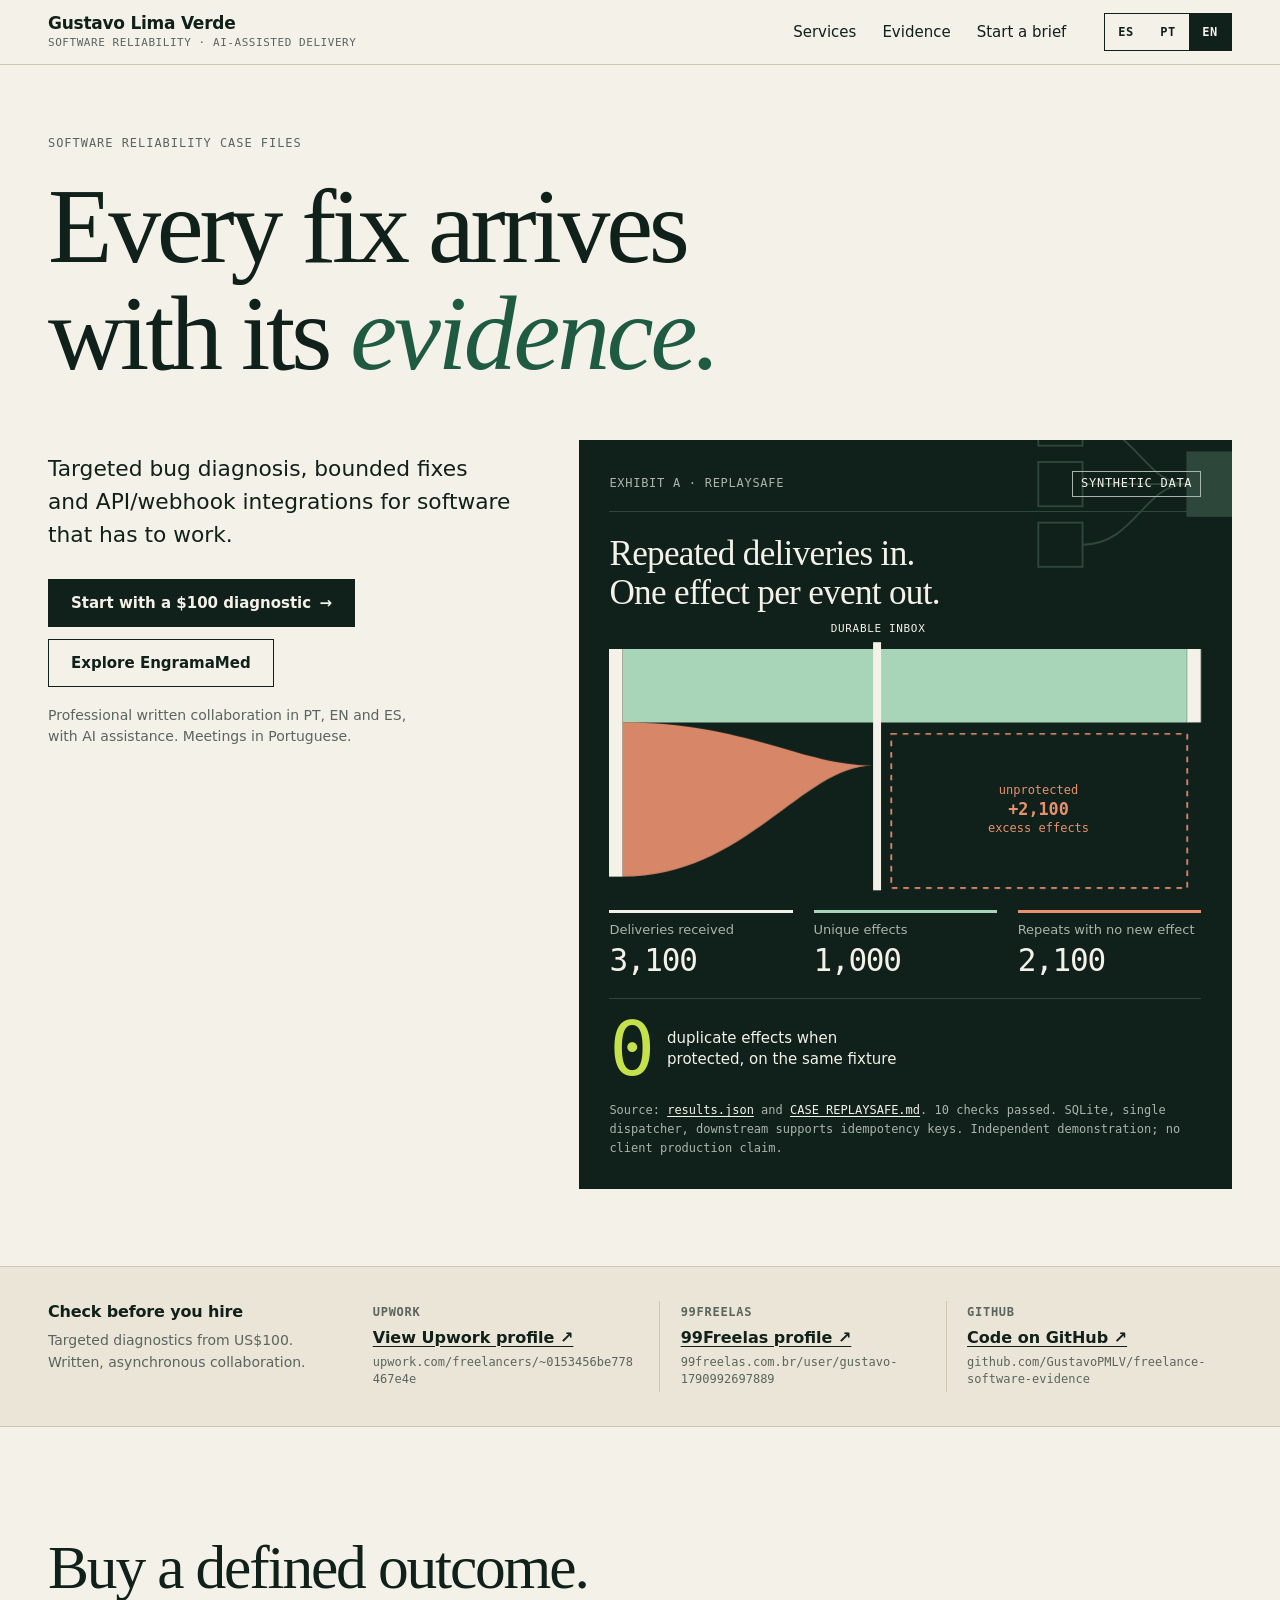
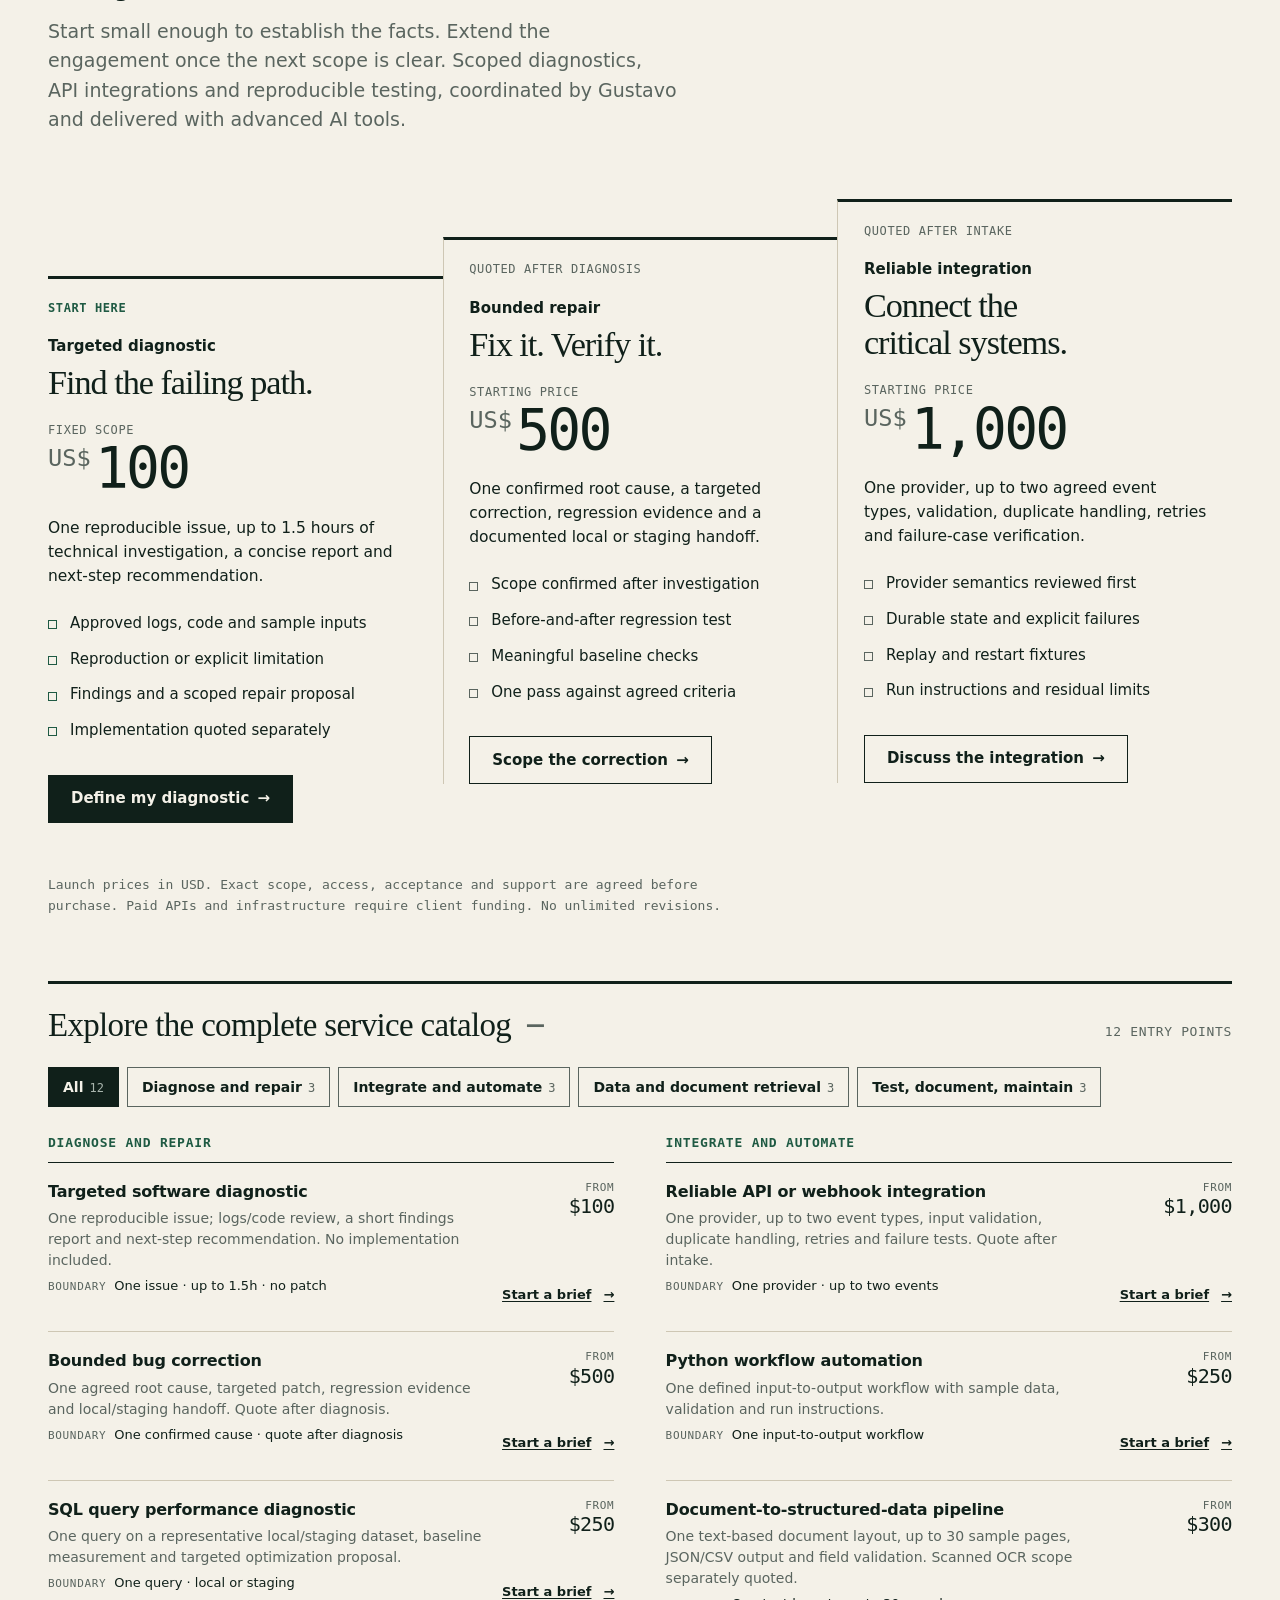
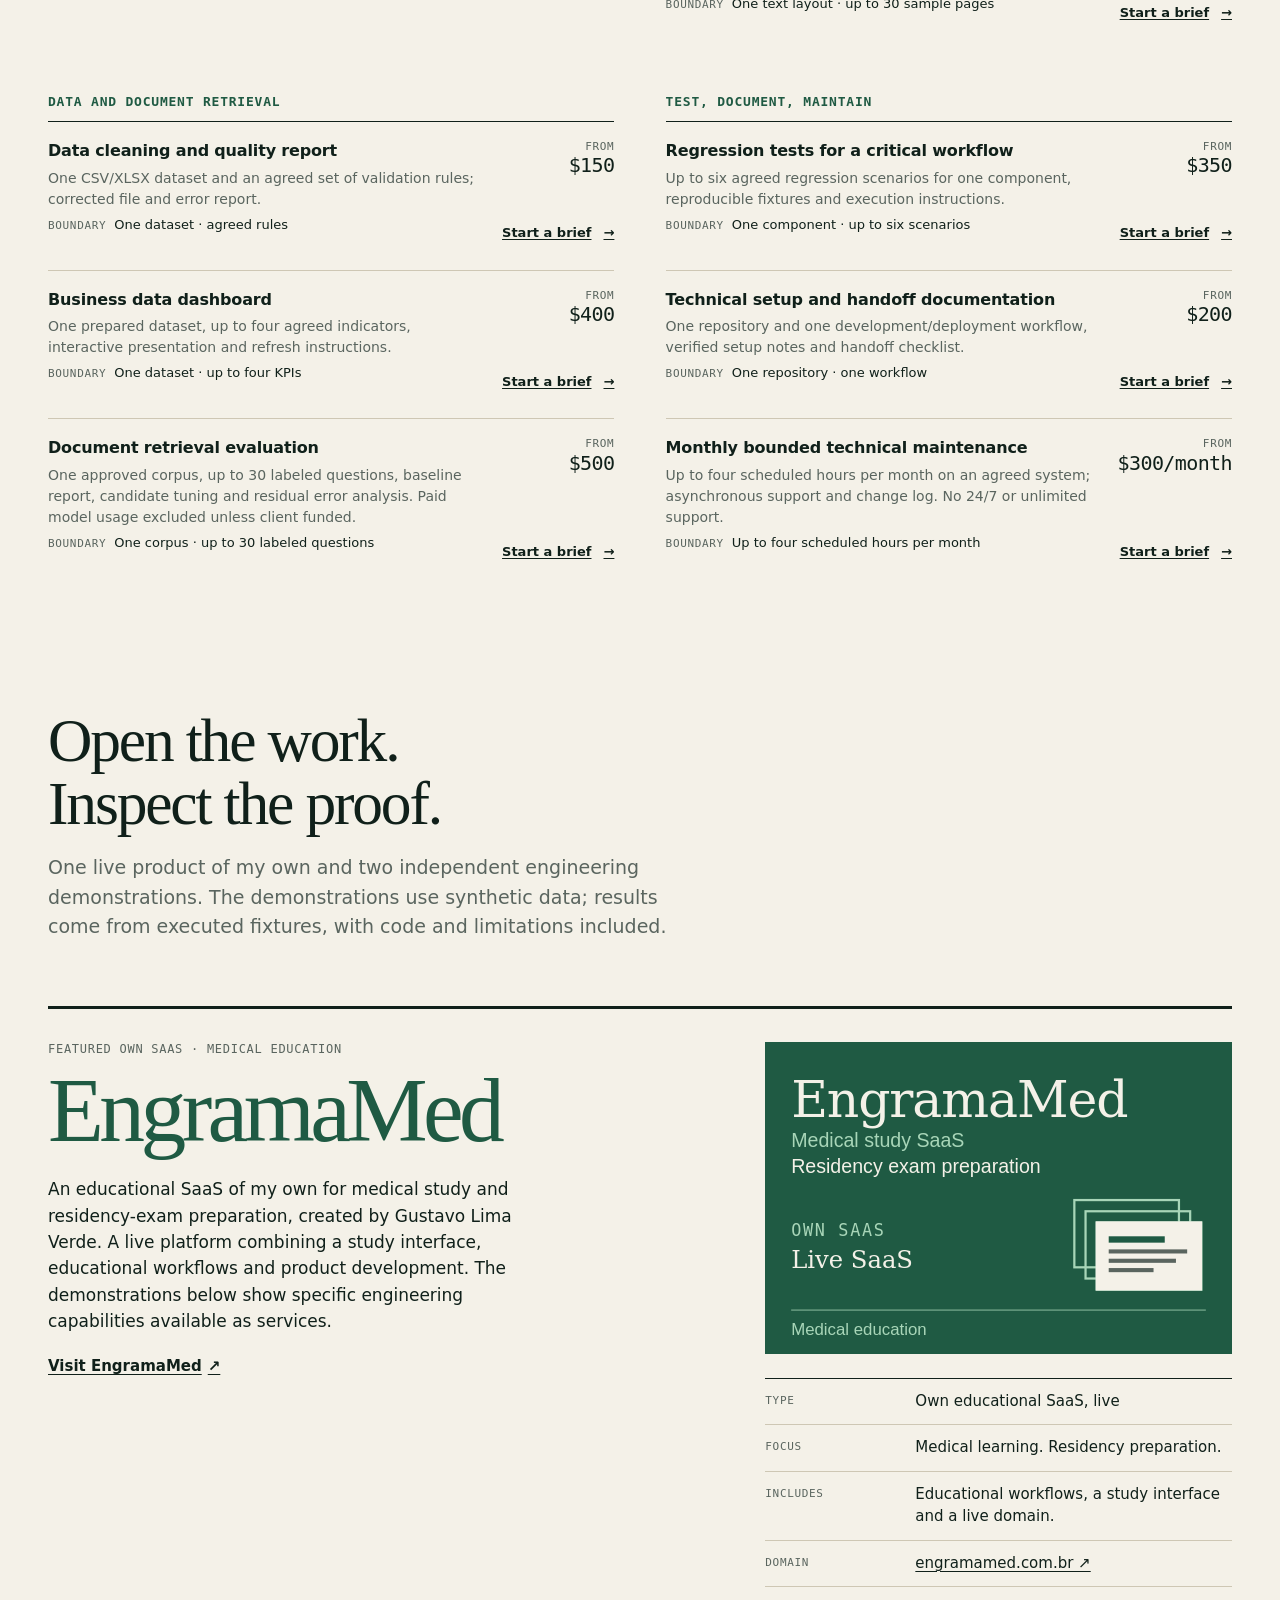
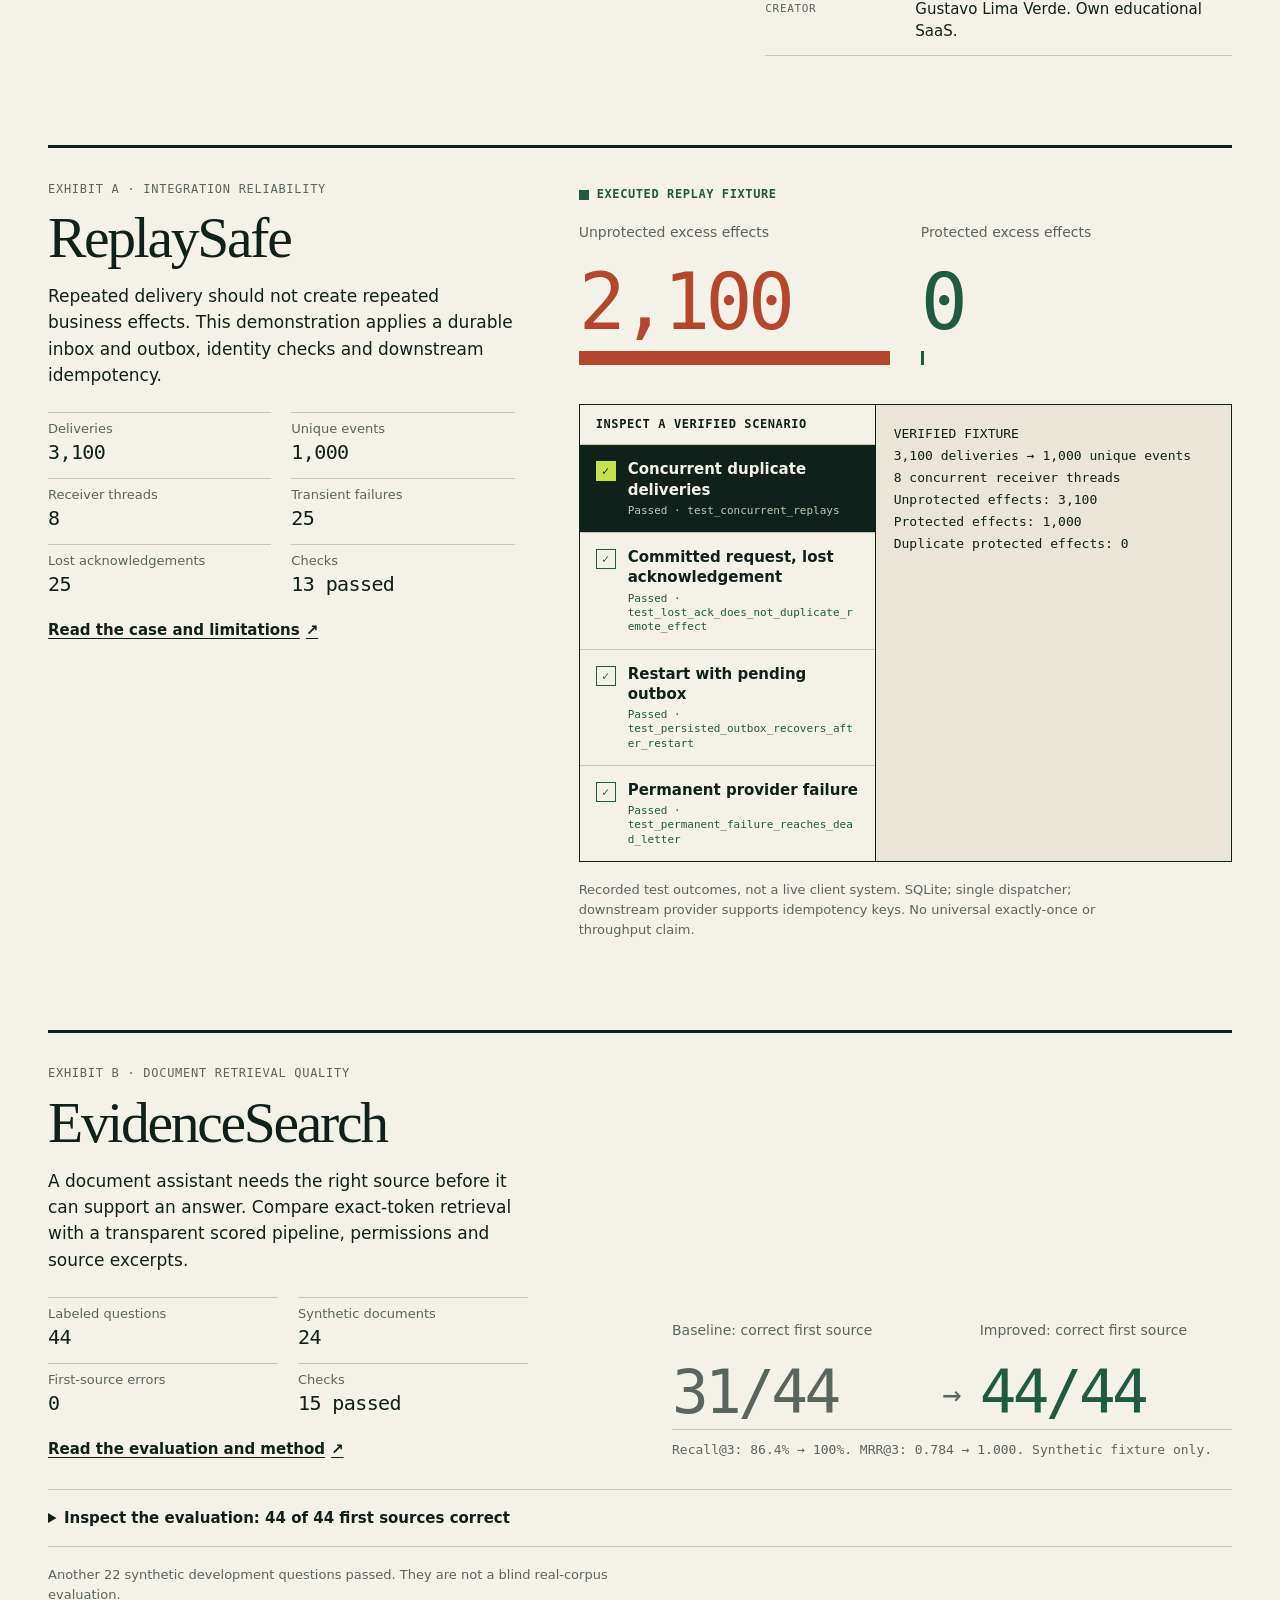
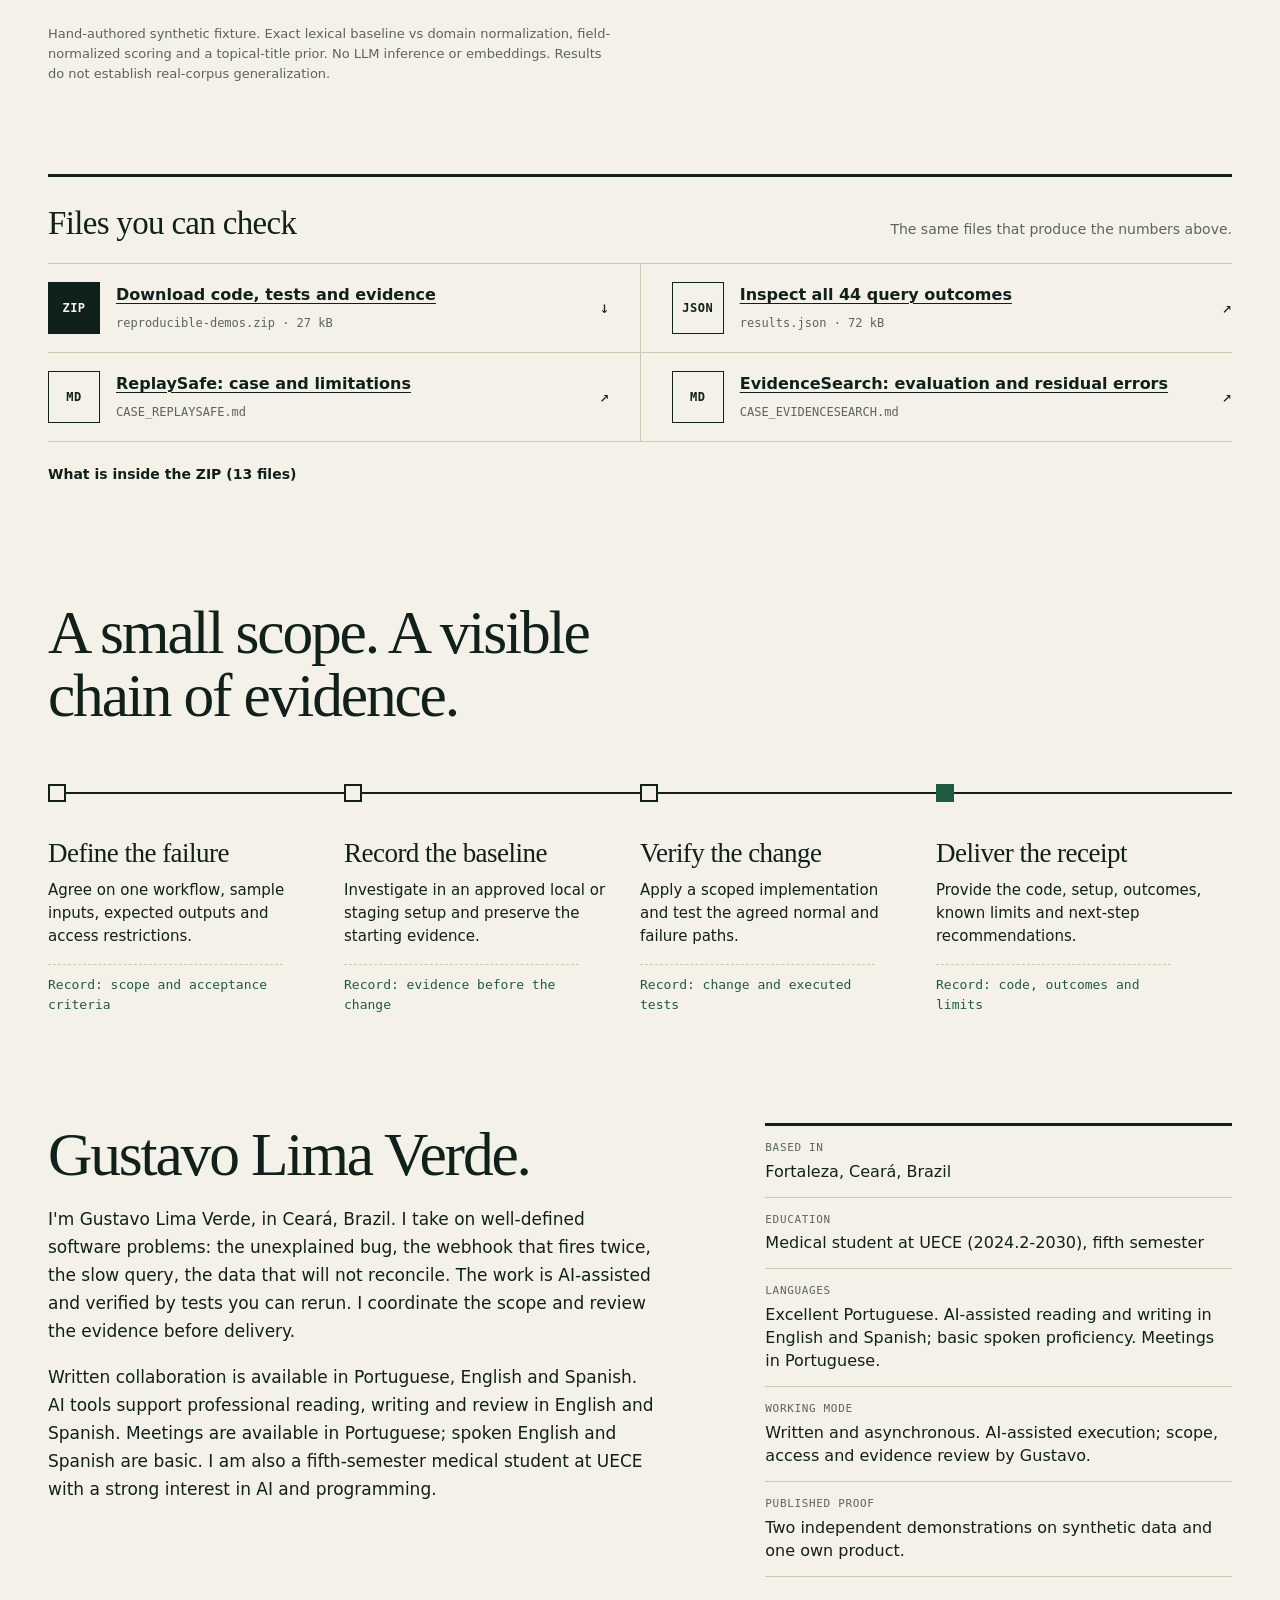
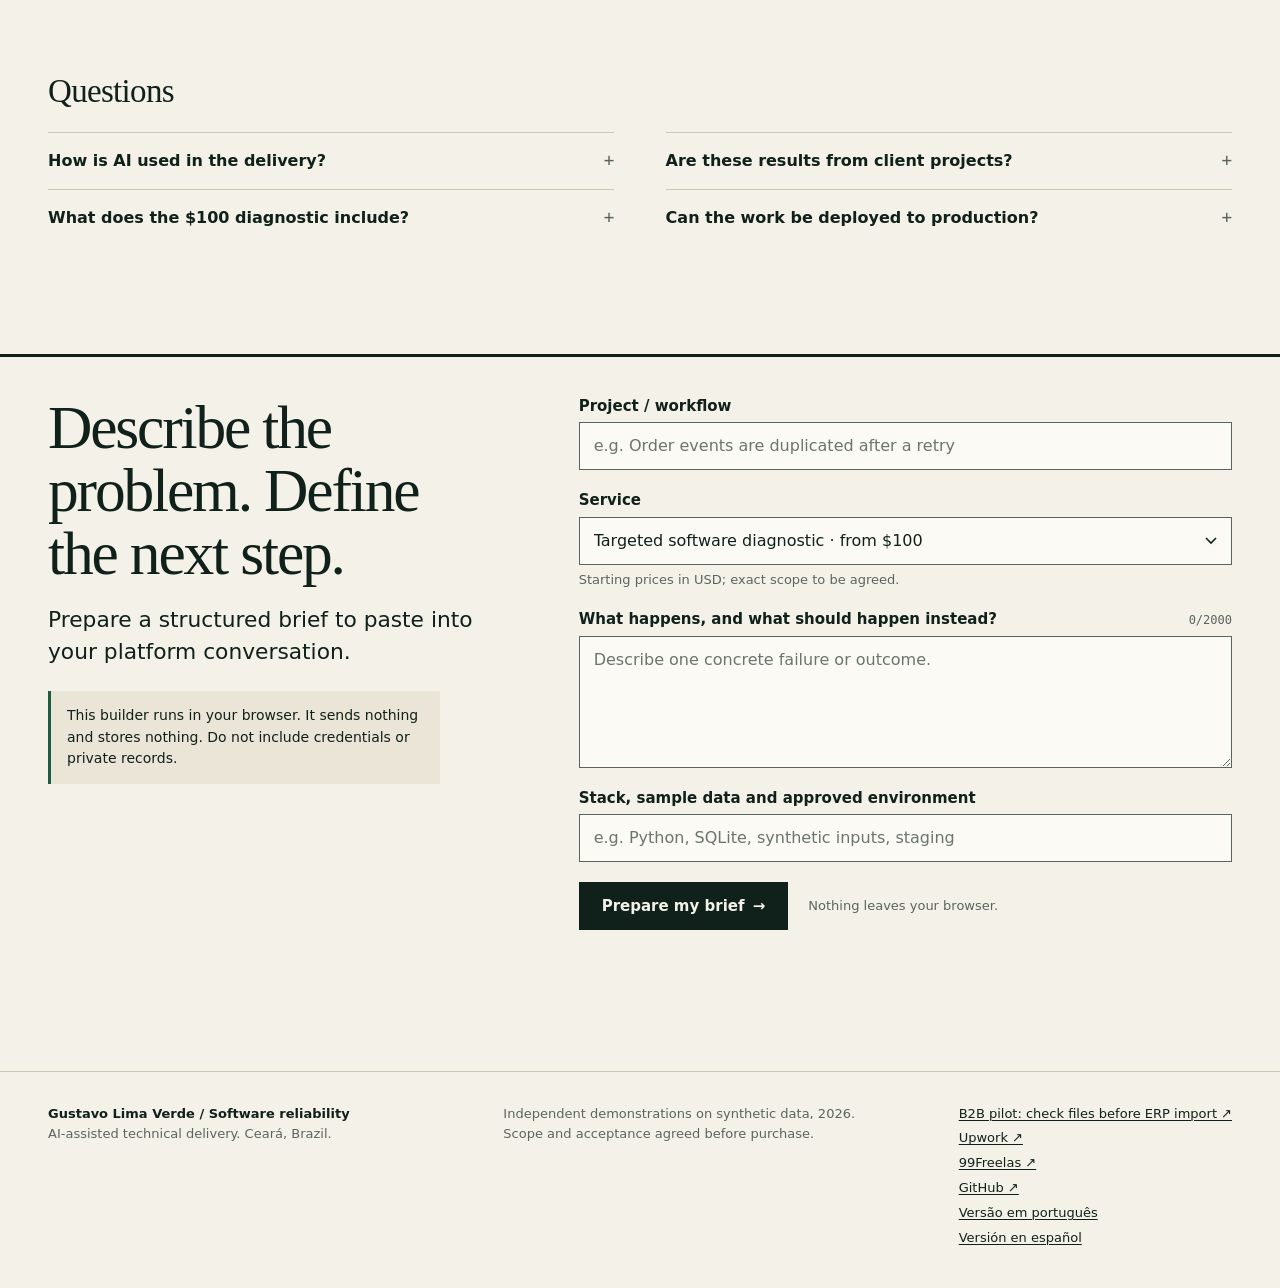
==== commit 4acf6509: "Add a bounded B2B batch comparison pilot with multilingual demo" ====
--- a/portfolio/index.html
+++ b/portfolio/index.html
@@ -11,8 +11,8 @@
 <meta name="description" content="Scoped software diagnostics, reliable API integrations and reproducible testing. Independent engineering demonstrations by Gustavo Lima Verde.">
 <meta name="color-scheme" content="light">
 <meta name="theme-color" content="#F4F1E8">
-<link rel="icon" type="image/svg+xml" href="favicon.svg">
-<link rel="stylesheet" href="styles.css">
+<link rel="icon" type="image/svg+xml" href="favicon.svg?v=4c9f054212d6">
+<link rel="stylesheet" href="styles.css?v=89b2566ed989">
 <script>document.documentElement.classList.add('js')</script>
 </head>
 <body>
@@ -82,7 +82,7 @@
           <div class="k-rep"><dt>Repeats with no new effect</dt><dd id="heroRepeats">2,100</dd></div>
         </dl>
         <p class="zero"><b id="heroDuplicates">0</b><span>duplicate effects when protected, on the same fixture</span></p>
-        <figcaption class="plate-foot">Source: <a href="results.json">results.json</a> and <a href="CASE_REPLAYSAFE.md">CASE_REPLAYSAFE.md</a>. 10 checks passed. SQLite, single dispatcher, downstream supports idempotency keys. Independent demonstration; no client production claim.</figcaption>
+        <figcaption class="plate-foot">Source: <a href="results.json?v=49030828a450">results.json</a> and <a href="CASE_REPLAYSAFE.md?v=af2b72afe1db">CASE_REPLAYSAFE.md</a>. 10 checks passed. SQLite, single dispatcher, downstream supports idempotency keys. Independent demonstration; no client production claim.</figcaption>
       </figure>
     </div>
   </div>
@@ -212,7 +212,7 @@
         <a class="ex-link" href="https://engramamed.com.br" target="_blank" rel="noopener noreferrer">Visit EngramaMed <span aria-hidden="true">↗</span></a>
       </div>
       <div class="product-visual">
-        <img class="product-cover" src="assets/cover-engramamed-en.svg" width="1500" height="1002" loading="lazy" alt="EngramaMed: an own educational SaaS for medical study and residency exam preparation">
+        <img class="product-cover" src="assets/cover-engramamed-en.svg?v=c76a4265fa42" width="1500" height="1002" loading="lazy" alt="EngramaMed: an own educational SaaS for medical study and residency exam preparation">
       <dl class="product-facts">
         <div><dt>Type</dt><dd>Own educational SaaS, live</dd></div>
         <div><dt>Focus</dt><dd>Medical learning. Residency preparation.</dd></div>
@@ -236,7 +236,7 @@
           <div><dt>Lost acknowledgements</dt><dd>25</dd></div>
           <div><dt>Checks</dt><dd>13 passed</dd></div>
         </dl>
-        <a class="ex-link" href="CASE_REPLAYSAFE.md">Read the case and limitations <span aria-hidden="true">↗</span></a>
+        <a class="ex-link" href="CASE_REPLAYSAFE.md?v=af2b72afe1db">Read the case and limitations <span aria-hidden="true">↗</span></a>
       </div>
       <div class="ex-body">
         <p class="checks">Executed replay fixture</p>
@@ -275,7 +275,7 @@
             <div><dt>First-source errors</dt><dd>0</dd></div>
             <div><dt>Checks</dt><dd>15 passed</dd></div>
           </dl>
-          <a class="ex-link" href="CASE_EVIDENCESEARCH.md">Read the evaluation and method <span aria-hidden="true">↗</span></a>
+          <a class="ex-link" href="CASE_EVIDENCESEARCH.md?v=ccb0a09e7c03">Read the evaluation and method <span aria-hidden="true">↗</span></a>
         </div>
         <div class="score">
           <div class="score-item before"><span>Baseline: correct first source</span><b id="baselineTop">31/44</b></div>
@@ -312,10 +312,10 @@
 
     <div class="dossier-files">
       <div class="dossier-head"><h3>Files you can check</h3><p>The same files that produce the numbers above.</p></div>
-      <a class="file file-primary" href="reproducible-demos.zip" download><span class="file-ext">ZIP</span><span class="file-desc">Download code, tests and evidence</span><span class="file-name">reproducible-demos.zip · 27 kB</span><span class="arr" aria-hidden="true">↓</span></a>
-      <a class="file" href="results.json"><span class="file-ext">JSON</span><span class="file-desc">Inspect all 44 query outcomes</span><span class="file-name">results.json · 72 kB</span><span class="arr" aria-hidden="true">↗</span></a>
-      <a class="file" href="CASE_REPLAYSAFE.md"><span class="file-ext">MD</span><span class="file-desc">ReplaySafe: case and limitations</span><span class="file-name">CASE_REPLAYSAFE.md</span><span class="arr" aria-hidden="true">↗</span></a>
-      <a class="file" href="CASE_EVIDENCESEARCH.md"><span class="file-ext">MD</span><span class="file-desc">EvidenceSearch: evaluation and residual errors</span><span class="file-name">CASE_EVIDENCESEARCH.md</span><span class="arr" aria-hidden="true">↗</span></a>
+      <a class="file file-primary" href="reproducible-demos.zip?v=a0fd87bc75e1" download><span class="file-ext">ZIP</span><span class="file-desc">Download code, tests and evidence</span><span class="file-name">reproducible-demos.zip · 27 kB</span><span class="arr" aria-hidden="true">↓</span></a>
+      <a class="file" href="results.json?v=49030828a450"><span class="file-ext">JSON</span><span class="file-desc">Inspect all 44 query outcomes</span><span class="file-name">results.json · 72 kB</span><span class="arr" aria-hidden="true">↗</span></a>
+      <a class="file" href="CASE_REPLAYSAFE.md?v=af2b72afe1db"><span class="file-ext">MD</span><span class="file-desc">ReplaySafe: case and limitations</span><span class="file-name">CASE_REPLAYSAFE.md</span><span class="arr" aria-hidden="true">↗</span></a>
+      <a class="file" href="CASE_EVIDENCESEARCH.md?v=ccb0a09e7c03"><span class="file-ext">MD</span><span class="file-desc">EvidenceSearch: evaluation and residual errors</span><span class="file-name">CASE_EVIDENCESEARCH.md</span><span class="arr" aria-hidden="true">↗</span></a>
       <details class="zip-list">
         <summary>What is inside the ZIP (13 files)</summary>
         <ul>
@@ -440,6 +440,7 @@
     <p><strong>Gustavo Lima Verde / Software reliability</strong>AI-assisted technical delivery. Ceará, Brazil.</p>
     <p>Independent demonstrations on synthetic data, 2026.<br>Scope and acceptance agreed before purchase.</p>
     <ul class="foot-links">
+      <li><a href="b2b/en.html">B2B pilot: check files before ERP import ↗</a></li>
       <li><a href="https://www.upwork.com/freelancers/~0153456be778467e4e" target="_blank" rel="noopener noreferrer">Upwork ↗</a></li>
       <li><a href="https://www.99freelas.com.br/user/gustavo-1790992697889" target="_blank" rel="noopener noreferrer">99Freelas ↗</a></li>
       <li><a href="https://github.com/GustavoPMLV/freelance-software-evidence" target="_blank" rel="noopener noreferrer">GitHub ↗</a></li>
@@ -449,8 +450,8 @@
   </div>
 </footer>
 
-<script src="portfolio-data.js"></script>
-<script src="catalog-data.js"></script>
-<script src="app.js"></script>
+<script src="portfolio-data.js?v=ff6b1b3aa4cf"></script>
+<script src="catalog-data.js?v=68be6015d868"></script>
+<script src="app.js?v=fed10e0446a2"></script>
 </body>
 </html>
